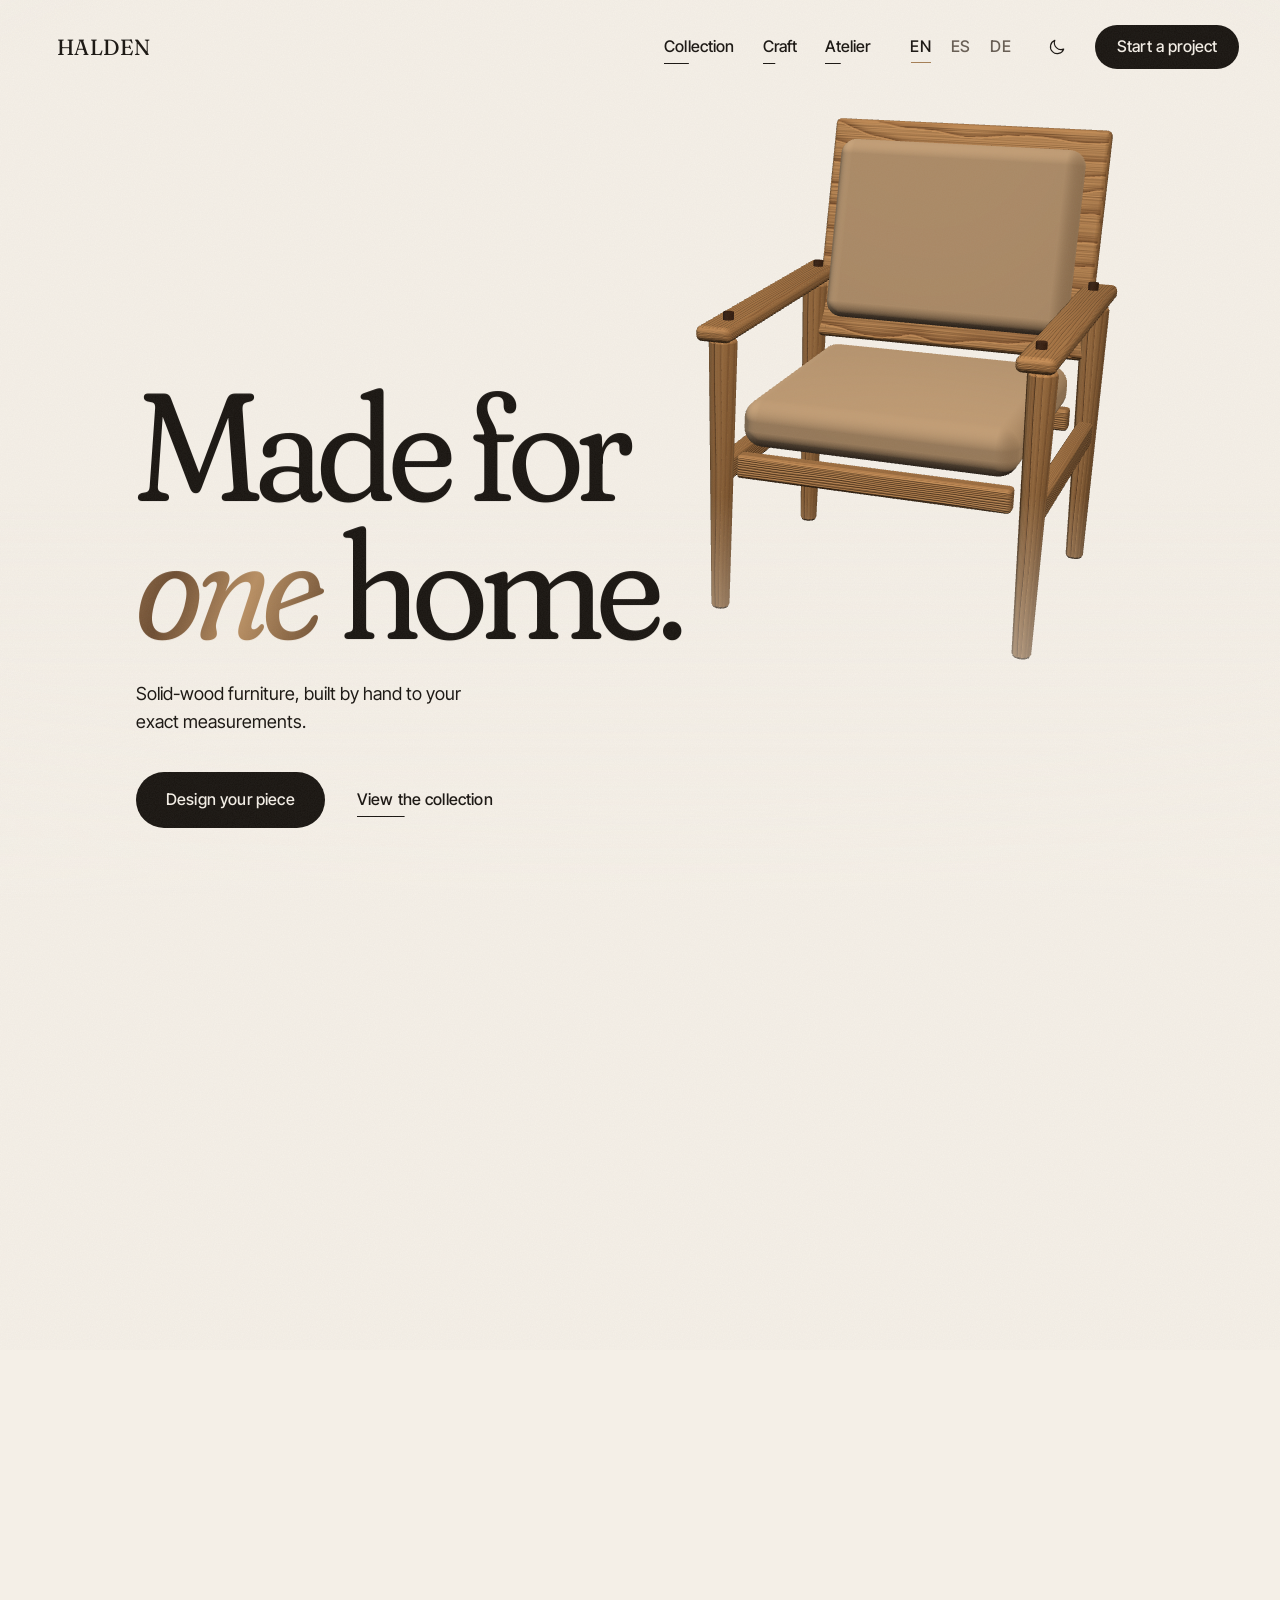
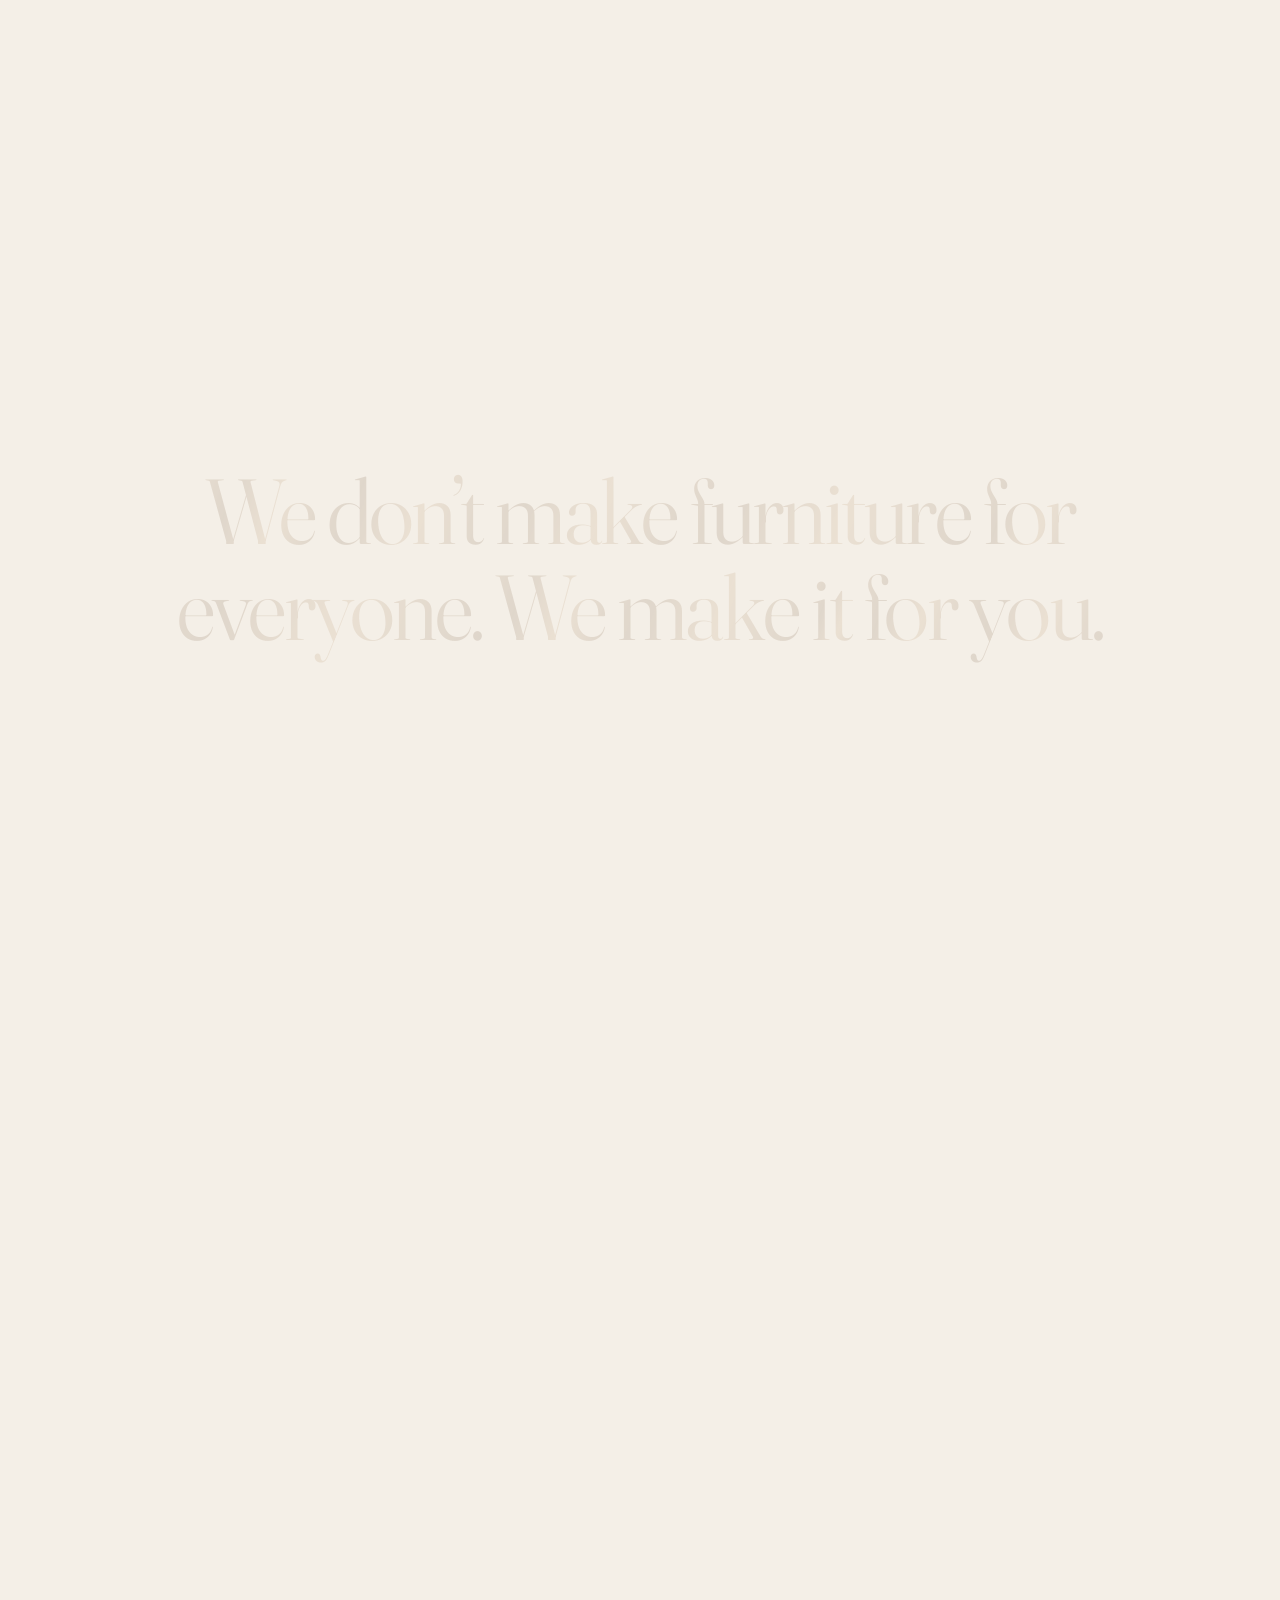
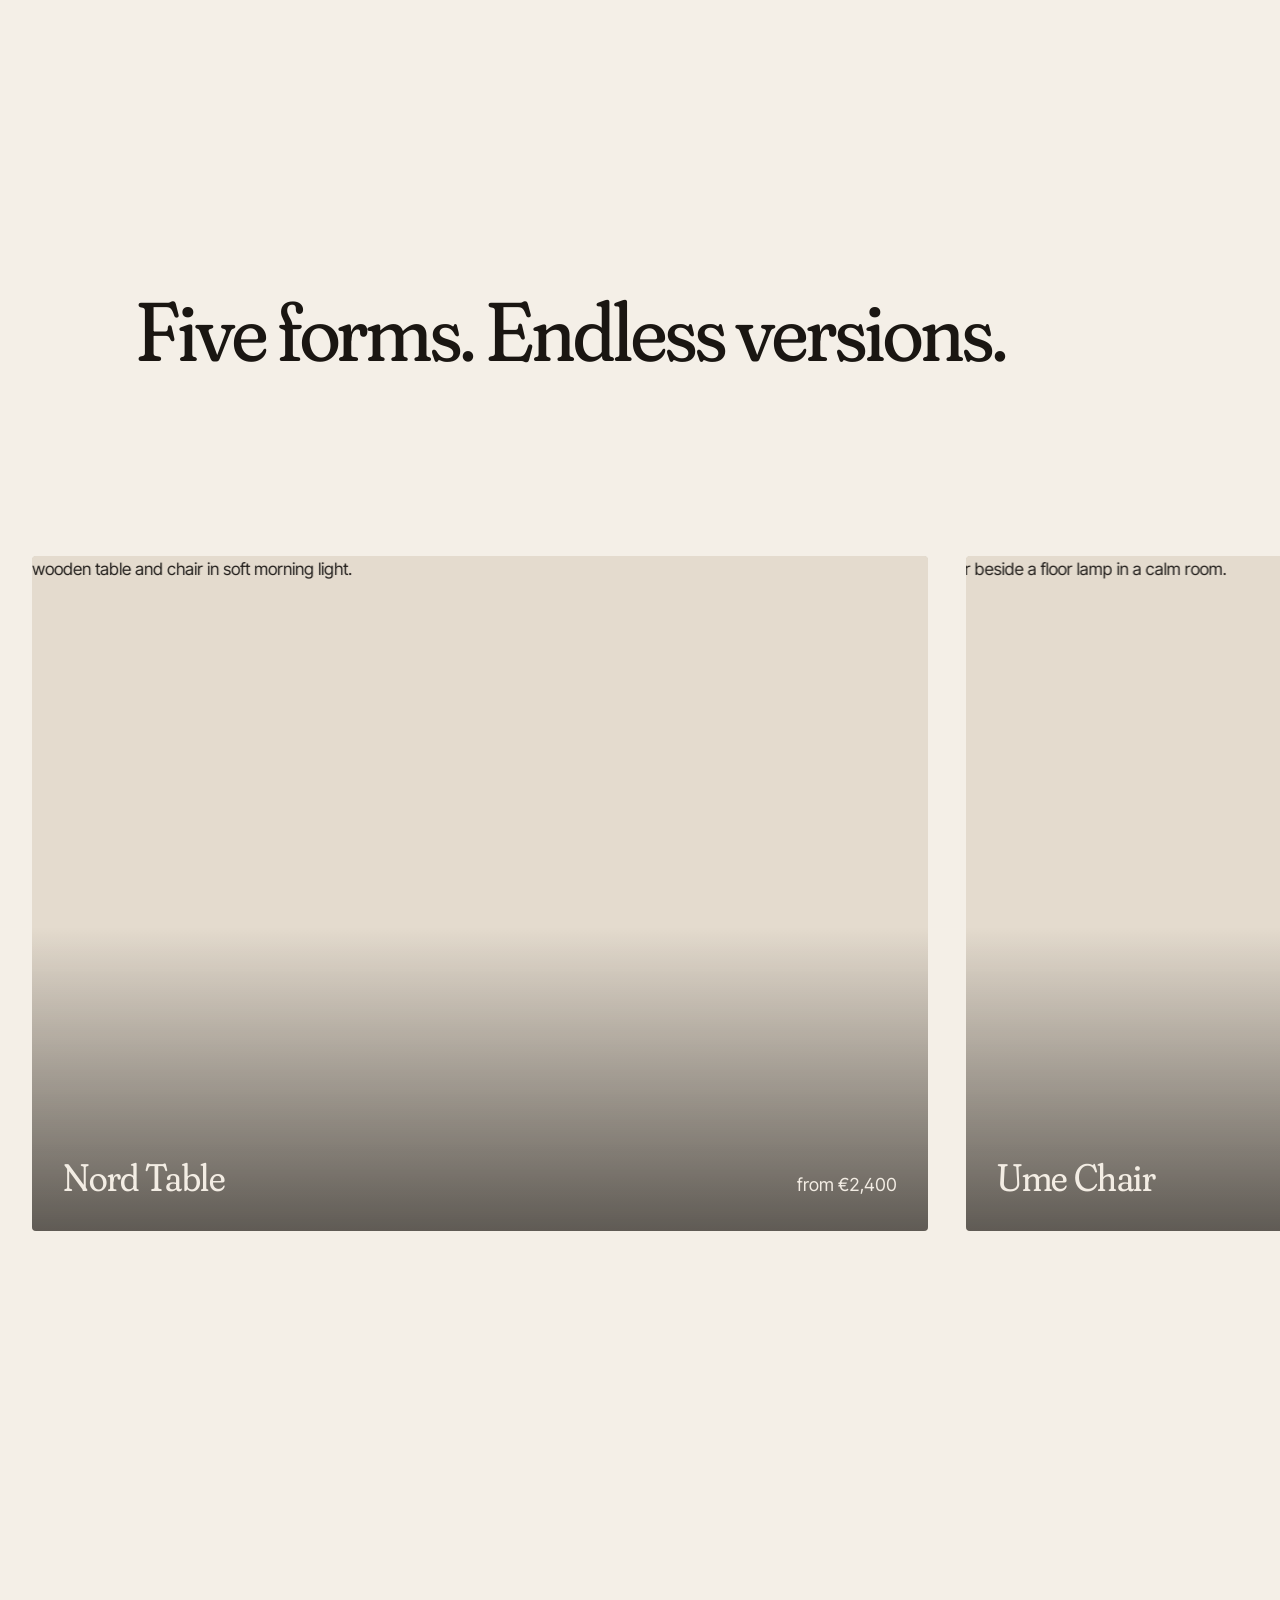
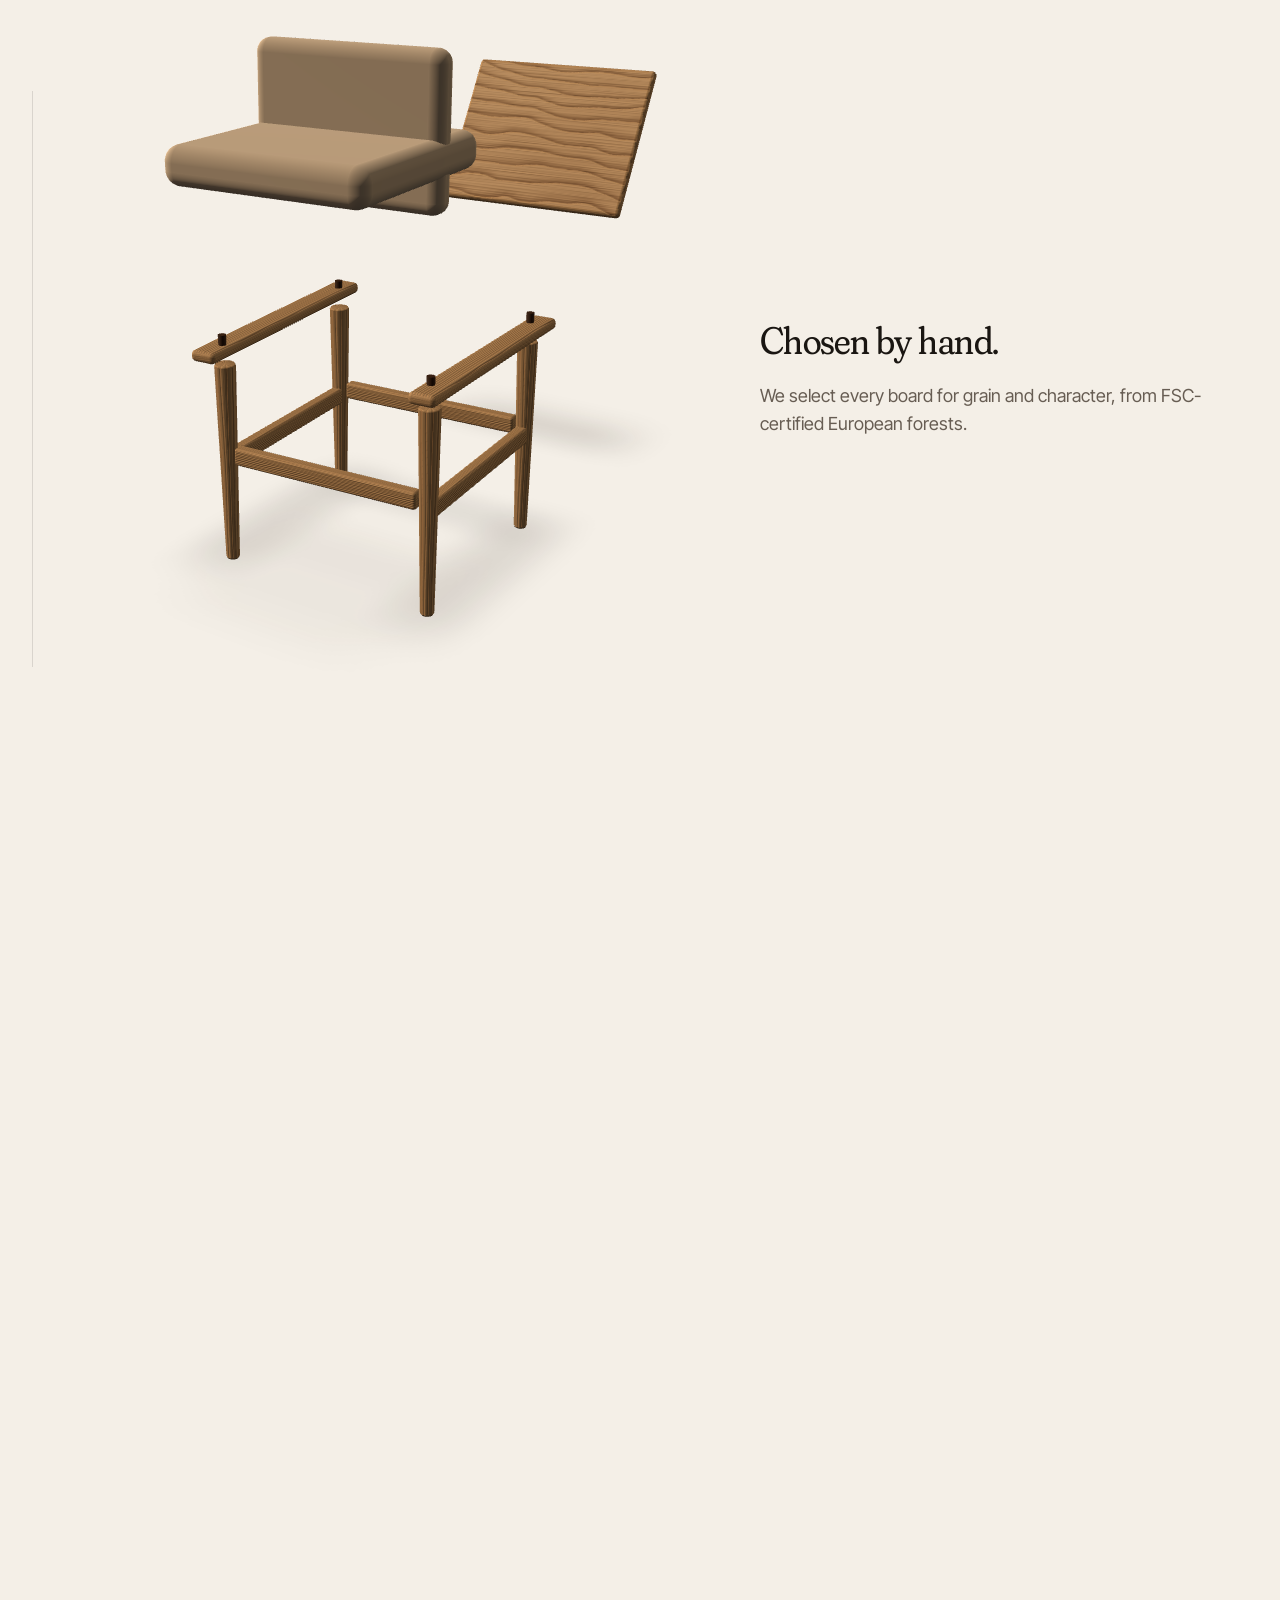
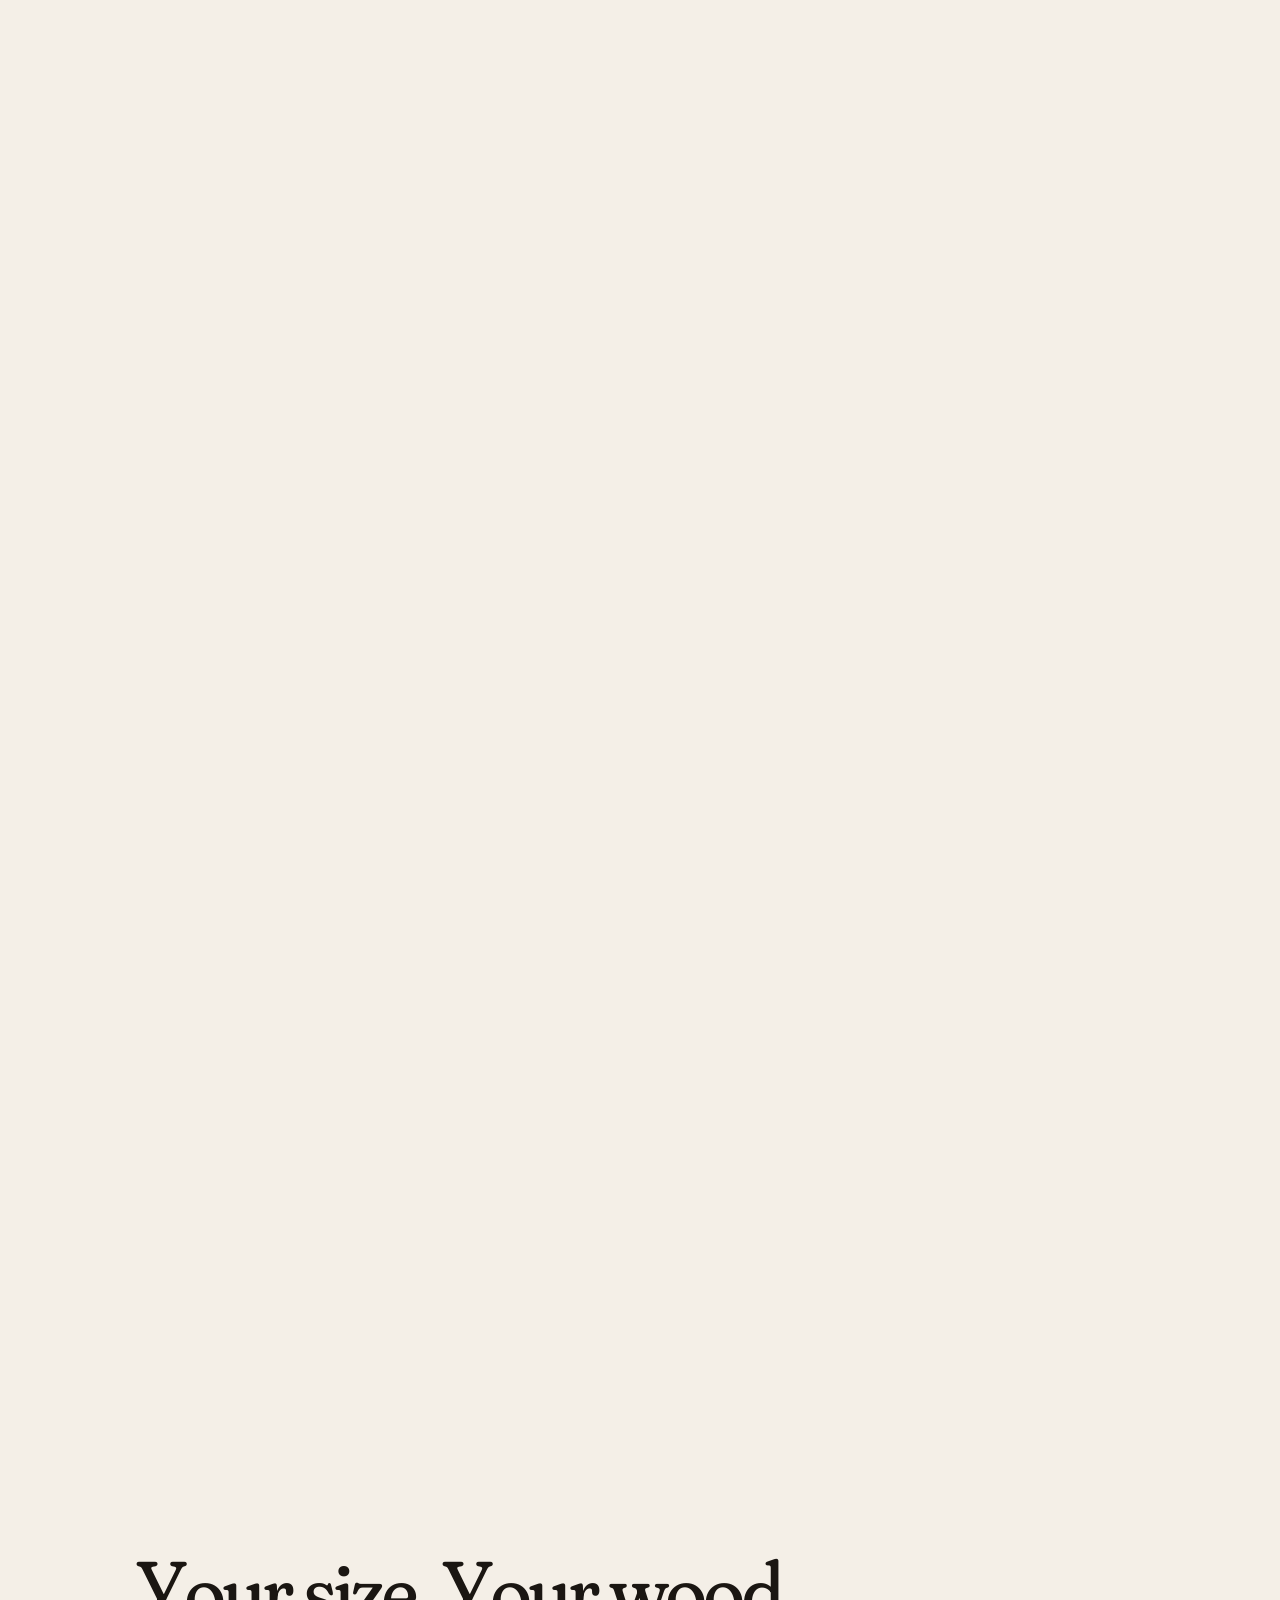
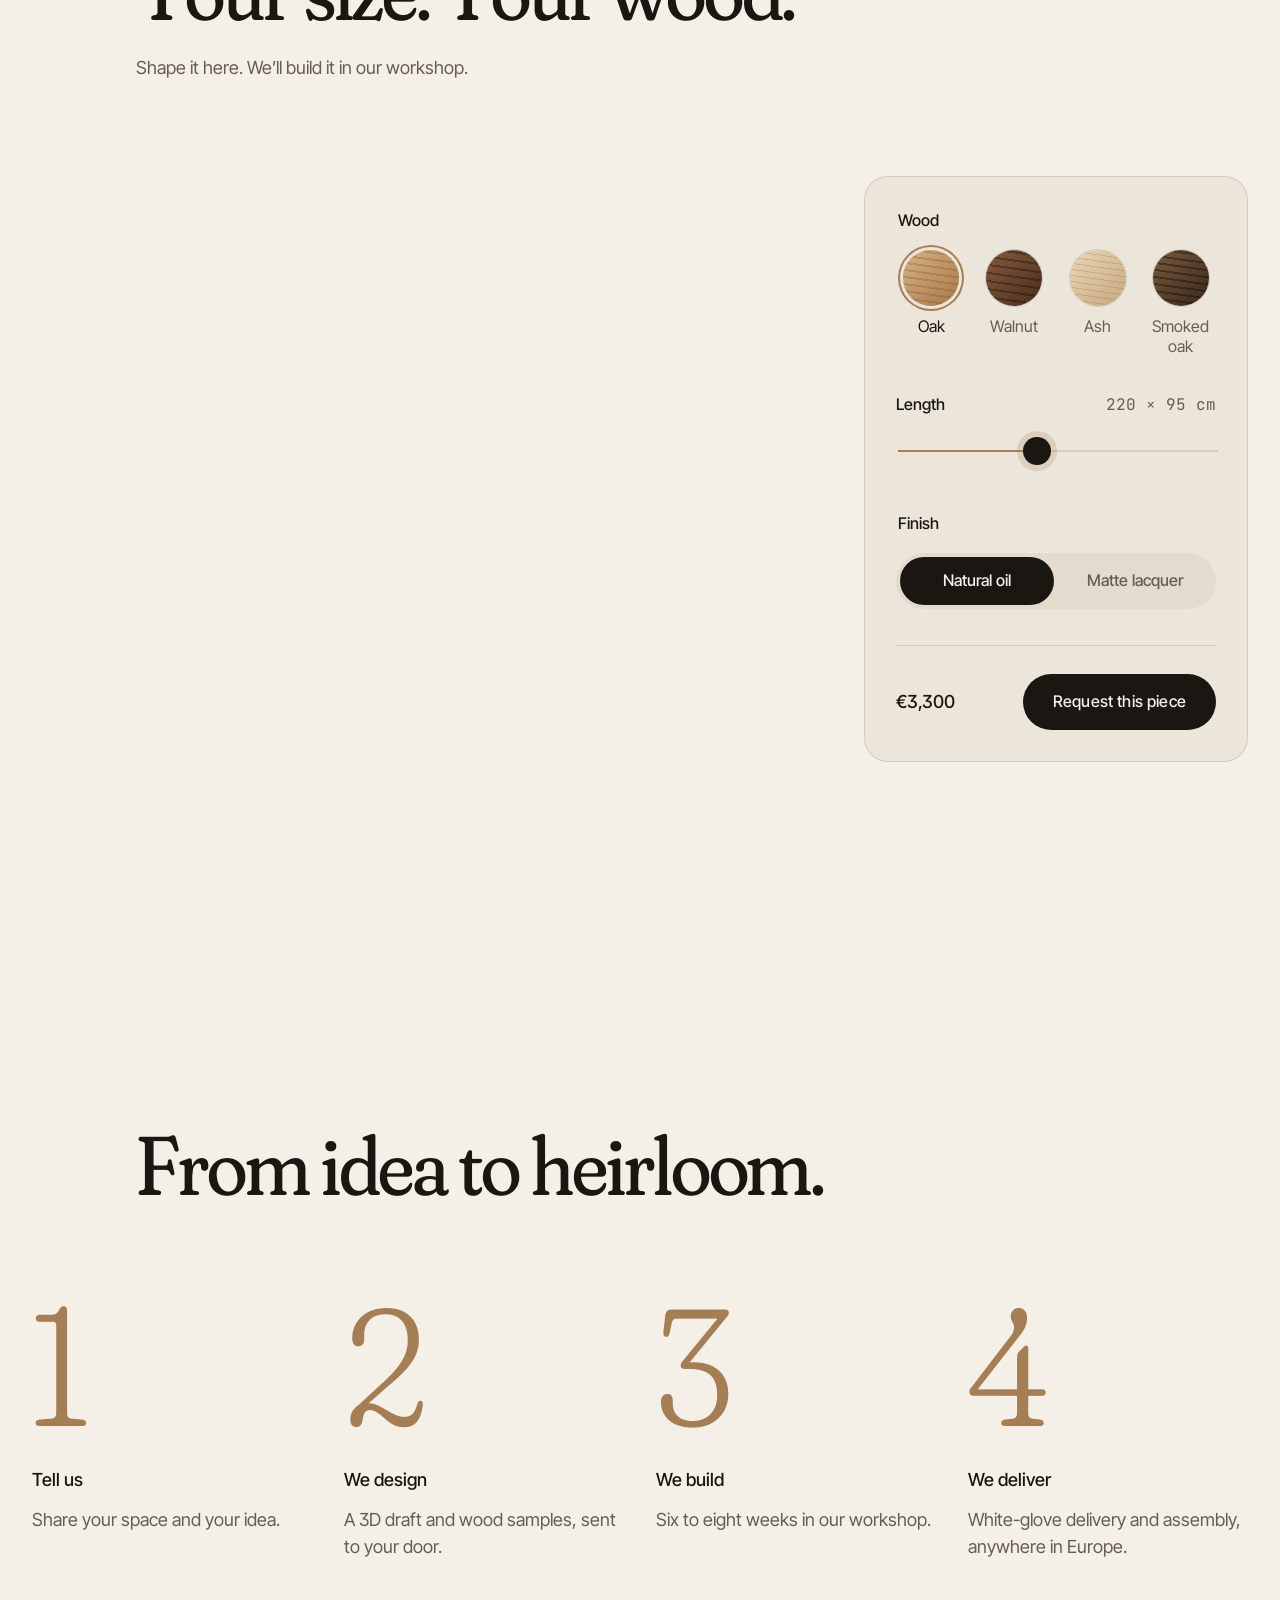
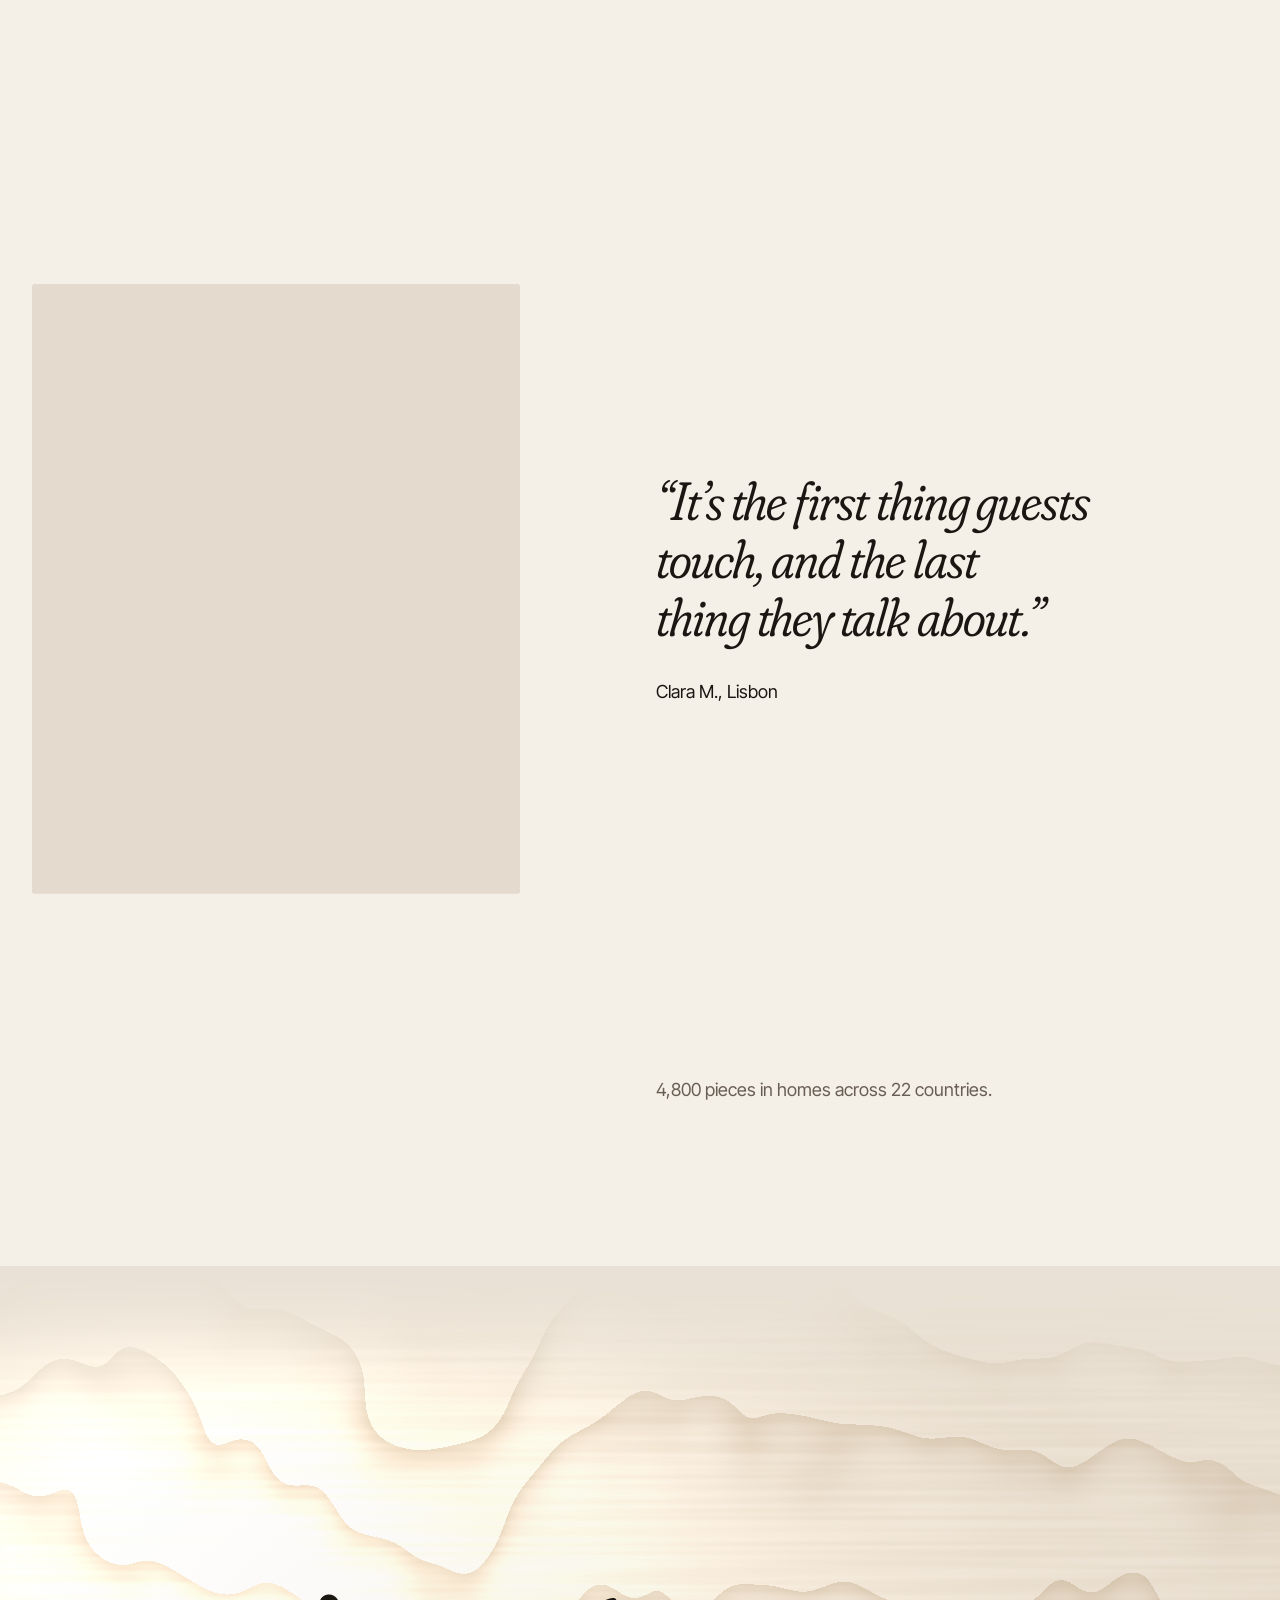
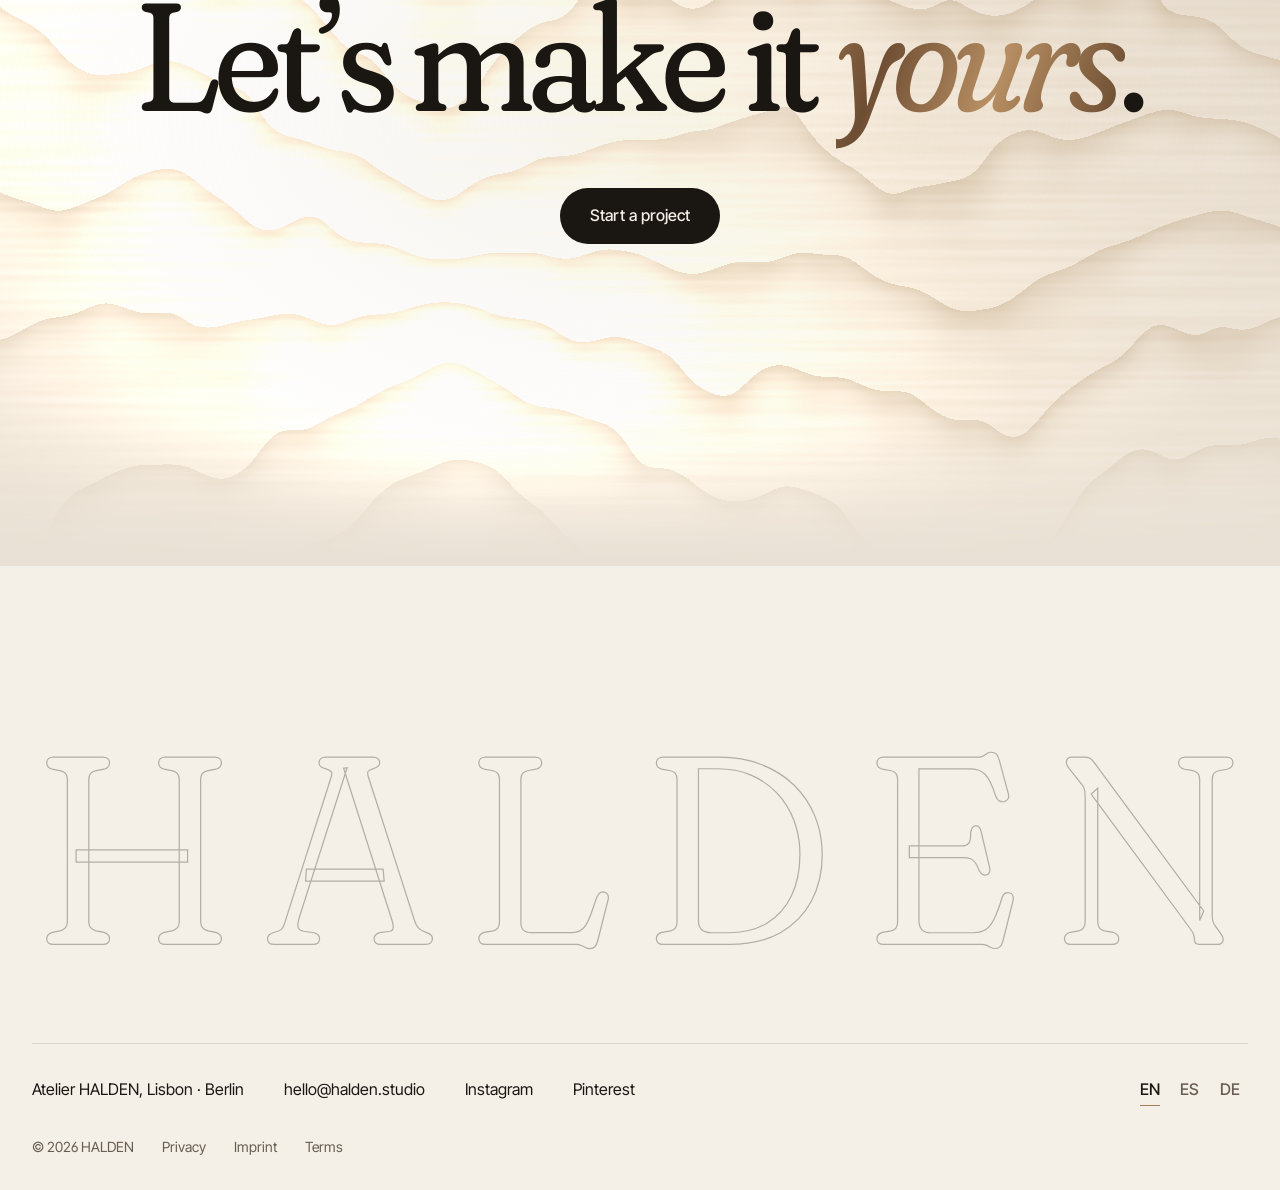
==== furniture/index.html @ 5ffccfc5 "Portfolio landings" ====
<!doctype html>
<html lang="en">
  <head>
    <meta charset="UTF-8" />
    <meta name="viewport" content="width=device-width, initial-scale=1, viewport-fit=cover" />
    <title>HALDEN — Bespoke Furniture Atelier</title>
    <meta
      name="description"
      content="Solid-wood furniture, built by hand to your exact measurements. Made in our workshop, delivered in six to eight weeks."
    />
    <meta name="theme-color" content="#0E0C0A" />
    <link rel="canonical" href="https://halden.studio/" />
    <link rel="alternate" hreflang="en" href="https://halden.studio/?lang=en" />
    <link rel="alternate" hreflang="es" href="https://halden.studio/?lang=es" />
    <link rel="alternate" hreflang="de" href="https://halden.studio/?lang=de" />
    <link rel="alternate" hreflang="x-default" href="https://halden.studio/" />

    <meta property="og:type" content="website" />
    <meta property="og:site_name" content="HALDEN" />
    <meta property="og:title" content="HALDEN — Bespoke Furniture Atelier" />
    <meta
      property="og:description"
      content="Solid-wood furniture, built by hand to your exact measurements."
    />
    <meta property="og:url" content="https://halden.studio/" />
    <meta property="og:image" content="https://halden.studio/og-image.jpg" />
    <meta property="og:image:width" content="1200" />
    <meta property="og:image:height" content="630" />
    <meta property="og:locale" content="en_GB" />
    <meta property="og:locale:alternate" content="es_ES" />
    <meta property="og:locale:alternate" content="de_DE" />
    <meta name="twitter:card" content="summary_large_image" />

    <link rel="icon" href="./favicon.svg" type="image/svg+xml" />
    <link rel="preconnect" href="https://fonts.googleapis.com" />
    <link rel="preconnect" href="https://fonts.gstatic.com" crossorigin />
    <link rel="preconnect" href="https://images.unsplash.com" />
    <link
      rel="stylesheet"
      href="https://fonts.googleapis.com/css2?family=Fraunces:ital,opsz,wght,SOFT,WONK@0,9..144,100..900,0..100,0..1;1,9..144,100..900,0..100,0..1&family=Inter+Tight:wght@400;500&family=JetBrains+Mono:wght@400&display=swap"
    />

    <!-- Apply a saved theme before first paint so there is no flash. -->
    <script>
      try {
        var t = localStorage.getItem('halden-theme')
        if (t === 'light' || t === 'dark') document.documentElement.dataset.theme = t
      } catch (e) {}
    </script>

    <script type="application/ld+json">
      {
        "@context": "https://schema.org",
        "@type": "Organization",
        "name": "HALDEN",
        "description": "Bespoke furniture atelier. Solid-wood furniture made by hand to the customer’s exact measurements.",
        "url": "https://halden.studio/",
        "logo": "https://halden.studio/favicon.svg",
        "email": "hello@halden.studio",
        "address": [
          { "@type": "PostalAddress", "addressLocality": "Lisbon", "addressCountry": "PT" },
          { "@type": "PostalAddress", "addressLocality": "Berlin", "addressCountry": "DE" }
        ],
        "sameAs": ["https://www.instagram.com/", "https://www.pinterest.com/"]
      }
    </script>
    <script type="application/ld+json">
      {
        "@context": "https://schema.org",
        "@type": "ItemList",
        "name": "HALDEN Collection",
        "itemListElement": [
          { "@type": "ListItem", "position": 1, "item": { "@type": "Product", "name": "Nord Table", "category": "Dining table", "brand": { "@type": "Brand", "name": "HALDEN" }, "material": "Solid wood", "offers": { "@type": "Offer", "price": "2400", "priceCurrency": "EUR", "availability": "https://schema.org/MadeToOrder" } } },
          { "@type": "ListItem", "position": 2, "item": { "@type": "Product", "name": "Ume Chair", "category": "Lounge chair", "brand": { "@type": "Brand", "name": "HALDEN" }, "material": "Solid wood", "offers": { "@type": "Offer", "price": "1350", "priceCurrency": "EUR", "availability": "https://schema.org/MadeToOrder" } } },
          { "@type": "ListItem", "position": 3, "item": { "@type": "Product", "name": "Sora Sideboard", "category": "Sideboard", "brand": { "@type": "Brand", "name": "HALDEN" }, "material": "Solid wood", "offers": { "@type": "Offer", "price": "3100", "priceCurrency": "EUR", "availability": "https://schema.org/MadeToOrder" } } },
          { "@type": "ListItem", "position": 4, "item": { "@type": "Product", "name": "Linde Bed", "category": "Bed", "brand": { "@type": "Brand", "name": "HALDEN" }, "material": "Solid wood", "offers": { "@type": "Offer", "price": "2900", "priceCurrency": "EUR", "availability": "https://schema.org/MadeToOrder" } } },
          { "@type": "ListItem", "position": 5, "item": { "@type": "Product", "name": "Atlas Shelf", "category": "Modular shelving", "brand": { "@type": "Brand", "name": "HALDEN" }, "material": "Solid wood", "offers": { "@type": "Offer", "price": "1800", "priceCurrency": "EUR", "availability": "https://schema.org/MadeToOrder" } } }
        ]
      }
    </script>
    <script type="module" crossorigin src="./assets/index-DCxdEgkE.js"></script>
    <link rel="modulepreload" crossorigin href="./assets/motion-BOzlLFWQ.js">
    <link rel="stylesheet" crossorigin href="./assets/index-CRP5U6Fc.css">
  </head>
  <body>
    <div id="root"></div>
    <noscript>
      <main style="padding: 64px 24px; font-family: Georgia, serif">
        <h1>Made for one home.</h1>
        <p>Solid-wood furniture, built by hand to your exact measurements.</p>
        <p><a href="mailto:hello@halden.studio">hello@halden.studio</a></p>
      </main>
    </noscript>
  </body>
</html>
---- furniture/assets/index-CRP5U6Fc.css ----
html.lenis,html.lenis body{height:auto}.lenis:not(.lenis-autoToggle).lenis-stopped{overflow:clip}.lenis [data-lenis-prevent],.lenis [data-lenis-prevent-wheel],.lenis [data-lenis-prevent-touch],.lenis [data-lenis-prevent-vertical],.lenis [data-lenis-prevent-horizontal]{overscroll-behavior:contain}.lenis.lenis-smooth iframe{pointer-events:none}.lenis.lenis-autoToggle{transition-property:overflow;transition-duration:1ms;transition-behavior:allow-discrete}:root{color-scheme:dark;--bg: #0e0c0a;--bg-elevated: #171411;--surface: #1f1b17;--bg-walnut: #15100c;--bg-deep: #0a0908;--text: #f3ede4;--text-muted: #a89f94;--line: rgba(243, 237, 228, .1);--stroke: rgba(243, 237, 228, .32);--accent: #c8a27a;--accent-2: #e9d3b4;--accent-deep: #7a5536;--sage: #8e9a86;--on-photo: #f3ede4;--error: #e0a48f;--shimmer: linear-gradient( 110deg, #7a5536 0%, #c8a27a 20%, #f6e7cf 35%, #c8a27a 50%, #8e6a48 65%, #e9d3b4 80%, #7a5536 100% );--grain-opacity: .05;--font-display: "Fraunces", "Iowan Old Style", "Times New Roman", serif;--font-sans: "Inter Tight", "Helvetica Neue", system-ui, sans-serif;--font-mono: "JetBrains Mono", ui-monospace, "SF Mono", monospace;--display-scale: 1;--fs-mega: calc(clamp(64px, 12vw, 220px) * var(--display-scale));--fs-h2: calc(clamp(44px, 6.5vw, 112px) * var(--display-scale));--fs-h3: clamp(28px, 3vw, 44px);--fs-body-lg: clamp(18px, 1.4vw, 22px);--fs-body: 17px;--fs-ui: 16px;--fs-legal: 14px;--ease-out: cubic-bezier(.16, 1, .3, 1);--ease-inout: cubic-bezier(.65, 0, .35, 1);--dur-micro: .24s;--dur-reveal: 1s;--dur-scene: 1.6s;--section-pad: clamp(120px, 18vh, 240px);--text-max: 640px;--page-max: 1440px;--gutter: clamp(16px, 2.5vw, 40px);--margin: max(16px, var(--gutter));--radius: 4px}@media(prefers-color-scheme:light){:root:not([data-theme=dark]){color-scheme:light;--bg: #f4efe7;--bg-elevated: #ece5da;--surface: #e4dbce;--bg-walnut: #eee5d8;--bg-deep: #e9e1d5;--text: #1a1612;--text-muted: #675d53;--line: rgba(26, 22, 18, .12);--stroke: rgba(26, 22, 18, .3);--accent: #a57e55;--accent-2: #7a5536;--accent-deep: #5e4129;--shimmer: linear-gradient( 110deg, #5e4129 0%, #a57e55 20%, #c99f6f 35%, #a57e55 50%, #6e4e33 65%, #b88f63 80%, #5e4129 100% );--grain-opacity: .06;--error: #9c4329}}:root[data-theme=light]{color-scheme:light;--bg: #f4efe7;--bg-elevated: #ece5da;--surface: #e4dbce;--bg-walnut: #eee5d8;--bg-deep: #e9e1d5;--text: #1a1612;--text-muted: #675d53;--line: rgba(26, 22, 18, .12);--stroke: rgba(26, 22, 18, .3);--accent: #a57e55;--accent-2: #7a5536;--accent-deep: #5e4129;--shimmer: linear-gradient( 110deg, #5e4129 0%, #a57e55 20%, #c99f6f 35%, #a57e55 50%, #6e4e33 65%, #b88f63 80%, #5e4129 100% );--grain-opacity: .06;--error: #9c4329}:root:lang(de){--display-scale: .9}:root:lang(es){--display-scale: .94}@media(max-width:420px){:root{--fs-mega: calc(clamp(52px, 15vw, 64px) * var(--display-scale))}}@property --page-bg{syntax: "<color>"; inherits: true; initial-value: #0e0c0a;}:root{--page-bg: var(--bg);transition:--page-bg 1.6s cubic-bezier(.65,0,.35,1)}:root[data-tone=walnut]{--page-bg: var(--bg-walnut)}:root[data-tone=deep]{--page-bg: var(--bg-deep)}*,*:before,*:after{box-sizing:border-box}html{-webkit-text-size-adjust:100%;text-rendering:optimizeLegibility;background:var(--page-bg)}html.is-loading{overflow:hidden}body{margin:0;min-height:100svh;background:var(--page-bg);color:var(--text);font-family:var(--font-sans);font-size:var(--fs-body);line-height:1.6;font-feature-settings:"kern","liga","ss01";-webkit-font-smoothing:antialiased;-moz-osx-font-smoothing:grayscale;overflow-x:clip;transition:color .6s var(--ease-inout)}img,svg,canvas{display:block;max-width:100%}button,input,select,textarea{font:inherit;color:inherit}button{cursor:pointer;background:none;border:0;padding:0}a{color:inherit;text-decoration:none}h1,h2,h3,p,ol,ul,figure,blockquote,fieldset{margin:0;padding:0}ol,ul{list-style:none}fieldset{border:0;min-width:0}:focus-visible{outline:2px solid var(--accent);outline-offset:3px;border-radius:2px}::selection{background:var(--accent);color:var(--bg)}.sr-only{position:absolute!important;width:1px;height:1px;padding:0;margin:-1px;overflow:hidden;clip:rect(0 0 0 0);white-space:nowrap;border:0}.skip-link{position:fixed;top:12px;left:12px;z-index:200;padding:12px 20px;border-radius:999px;background:var(--text);color:var(--bg);font-size:var(--fs-ui);font-weight:500;transform:translateY(-200%);transition:transform var(--dur-micro) var(--ease-out)}.skip-link:focus-visible{transform:none}.display,.mega,.h2,.h3{font-family:var(--font-display);font-weight:380;font-optical-sizing:auto;font-variation-settings:"opsz" 144,"wght" var(--wght, 380),"SOFT" var(--soft, 100),"WONK" 0;text-wrap:balance;font-kerning:normal}.mega{font-size:var(--fs-mega);line-height:.9;letter-spacing:-.035em}.h2{font-size:var(--fs-h2);line-height:.95;letter-spacing:-.025em}.h3{font-size:var(--fs-h3);line-height:1.08;letter-spacing:-.015em}:lang(de) .h2,:lang(de) .h3{hyphens:auto}.display em,.mega em,.h2 em,.h3 em{font-style:italic}.body-lg{font-size:var(--fs-body-lg);line-height:1.55;text-wrap:pretty}:lang(de) .body-lg,:lang(de) p{hyphens:auto}p{text-wrap:pretty}.muted{color:var(--text-muted)}.mono{font-family:var(--font-mono);font-variant-numeric:tabular-nums;letter-spacing:0}.tabular{font-variant-numeric:tabular-nums}.split__char{font-variation-settings:"opsz" 144,"wght" calc(var(--wght, 380) + var(--cw, 0)),"SOFT" var(--soft, 100),"WONK" 0}.container{width:100%;max-width:calc(var(--page-max) + 2 * var(--margin));margin-inline:auto;padding-inline:var(--margin)}.grid{display:grid;grid-template-columns:repeat(12,minmax(0,1fr));column-gap:var(--gutter)}.section{position:relative;padding-block:var(--section-pad)}.btn{position:relative;display:inline-flex;align-items:center;justify-content:center;gap:12px;height:56px;padding:0 30px;border-radius:999px;background:var(--text);color:var(--bg);font-size:var(--fs-ui);font-weight:500;letter-spacing:.01em;white-space:nowrap;transition:background-color var(--dur-micro) var(--ease-out),color var(--dur-micro) var(--ease-out);will-change:transform}.btn:hover{background:var(--accent-2);color:#1a1612}.btn[disabled]{opacity:.6;pointer-events:none}.btn__label{display:inline-block;will-change:transform}.btn--small{height:44px;padding:0 22px}.btn--ghost{background:transparent;color:var(--text);box-shadow:inset 0 0 0 1px var(--stroke)}.btn--ghost:hover{background:var(--text);color:var(--bg)}.link{position:relative;display:inline-block;font-size:var(--fs-ui);font-weight:500;letter-spacing:.01em;padding-block:6px}.link:after{content:"";position:absolute;left:0;right:0;bottom:2px;height:1px;background:currentColor;transform:scaleX(.35);transform-origin:left;transition:transform .6s var(--ease-out)}.link:hover:after,.link:focus-visible:after{transform:scaleX(1)}.preloader{position:fixed;inset:0;z-index:150;pointer-events:all}.preloader__half{position:absolute;left:0;right:0;height:50.5%;background:var(--bg)}.preloader__half--top{top:0}.preloader__half--bottom{bottom:0}.preloader__content{position:absolute;inset:0;display:grid;place-items:center}.preloader__mark{width:min(560px,78vw);overflow:visible}.preloader__mark text{font-family:var(--font-display);font-size:112px;font-weight:340;letter-spacing:.02em;fill:transparent;stroke:var(--accent);stroke-width:1;stroke-dasharray:900;stroke-dashoffset:900}.preloader__count{position:absolute;right:var(--margin);bottom:calc(var(--margin) - .12em);font-family:var(--font-display);font-size:clamp(96px,16vw,240px);font-weight:300;line-height:1;letter-spacing:-.04em;font-variant-numeric:tabular-nums;color:var(--text)}.nav{position:fixed;top:0;left:0;right:0;z-index:60;padding:16px var(--margin);pointer-events:none;opacity:0;transition:transform .7s var(--ease-out),opacity .9s var(--ease-out)}.nav.is-visible{opacity:1}.nav.is-visible .nav__inner{pointer-events:auto}.nav[data-state=hidden]{transform:translateY(-130%)}.nav__inner{display:flex;align-items:center;gap:32px;width:100%;max-width:var(--page-max);margin-inline:auto;padding:8px 8px 8px 24px;border-radius:999px;border:1px solid transparent;transition:max-width .9s var(--ease-out),background-color .5s var(--ease-out),border-color .5s var(--ease-out)}.nav[data-state=pill] .nav__inner{max-width:1040px;background:color-mix(in oklab,var(--bg) 70%,transparent);-webkit-backdrop-filter:blur(16px) saturate(140%);backdrop-filter:blur(16px) saturate(140%);border-color:var(--line)}.wordmark{font-family:var(--font-display);font-size:22px;font-weight:420;letter-spacing:.02em;text-transform:uppercase;font-variation-settings:"opsz" 72,"SOFT" 50;line-height:1}.nav__links{display:flex;gap:28px;margin-left:auto}.nav__links a{font-size:var(--fs-ui);font-weight:500}.nav__tools{display:flex;align-items:center;gap:18px}.nav__menu-btn{display:none;margin-left:auto;height:44px;padding:0 20px;border-radius:999px;box-shadow:inset 0 0 0 1px var(--stroke);font-size:var(--fs-ui);font-weight:500}.lang{position:relative;display:flex;gap:4px}.lang__btn{min-width:36px;height:36px;font-size:var(--fs-ui);font-weight:500;letter-spacing:.02em;color:var(--text-muted);transition:color var(--dur-micro) var(--ease-out)}.lang__btn[aria-pressed=true],.lang__btn:hover{color:var(--text)}.lang__underline{position:absolute;left:0;bottom:2px;height:1px;width:0;background:var(--accent);pointer-events:none}.theme-toggle{display:grid;place-items:center;width:40px;height:40px;border-radius:50%;color:var(--text);transition:background-color var(--dur-micro) var(--ease-out)}.theme-toggle:hover{background:var(--line)}.theme-toggle svg{width:20px;height:20px}.menu{position:fixed;inset:0;z-index:70;pointer-events:auto;display:flex;flex-direction:column;padding:16px var(--margin) calc(24px + env(safe-area-inset-bottom));background:var(--bg-elevated);visibility:hidden;clip-path:inset(0 0 100% 0);transition:clip-path .9s var(--ease-inout),visibility 0s .9s}.menu.is-open{visibility:visible;clip-path:inset(0 0 0 0);transition:clip-path .9s var(--ease-inout)}.menu__top{display:flex;align-items:center;justify-content:space-between;height:60px}.menu__links{margin-top:auto;display:flex;flex-direction:column;gap:4px}.menu__link{display:block;overflow:hidden;font-family:var(--font-display);font-size:clamp(52px,14vw,104px);line-height:1.05;letter-spacing:-.03em;font-weight:340}.menu__link span{display:inline-block}.menu__bottom{display:flex;flex-wrap:wrap;align-items:center;justify-content:space-between;gap:16px;margin-top:48px}.hero{position:relative;height:190svh}.hero__sticky{position:sticky;top:0;height:100svh;overflow:hidden}.hero__canvas{position:absolute;inset:0;z-index:0}.hero__canvas:after{content:"";position:absolute;inset:0;pointer-events:none;background:linear-gradient(to bottom,transparent 55%,var(--page-bg) 100%),radial-gradient(120% 90% at 50% 40%,transparent 55%,color-mix(in oklab,var(--page-bg) 70%,transparent) 100%)}.hero__fallback-wrap{position:relative;height:100%}.hero__fallback-wrap:before{content:"";position:absolute;inset:0;z-index:1;background:linear-gradient(to top,color-mix(in oklab,var(--bg) 92%,transparent) 15%,color-mix(in oklab,var(--bg) 55%,transparent) 70%,color-mix(in oklab,var(--bg) 70%,transparent))}.hero__fallback{width:100%;height:100%;object-fit:cover}.hero__content{position:absolute;z-index:1;left:0;right:0;bottom:clamp(32px,8svh,96px)}.hero__title{grid-column:2 / 11}.hero__line{grid-column:2 / 7;margin-top:clamp(20px,3svh,36px);max-width:34ch}.hero__actions{grid-column:2 / 11;display:flex;flex-wrap:wrap;align-items:center;gap:16px 32px;margin-top:clamp(24px,4svh,44px)}.manifesto{position:relative;height:180svh}.manifesto__sticky{position:sticky;top:0;height:100svh;display:grid;place-items:center;padding-inline:var(--margin)}.manifesto__text{font-family:var(--font-display);font-size:calc(clamp(44px,7.2vw,136px) * var(--display-scale));font-weight:340;line-height:1.04;letter-spacing:-.03em;text-align:center;max-width:94vw;text-wrap:balance}.manifesto__text .mw{display:inline}.manifesto__text[data-liquid=true] .mw{color:transparent}.manifesto__gl{position:absolute;inset:0;pointer-events:none}.collection__head{padding-top:var(--section-pad);padding-bottom:clamp(48px,8vh,96px)}.collection__title{grid-column:2 / 11}.collection__viewport{position:relative;overflow-x:auto;overscroll-behavior-x:contain;scroll-snap-type:x mandatory;scrollbar-width:none;padding-bottom:var(--section-pad)}.collection__viewport::-webkit-scrollbar{display:none}.collection__track{display:flex;gap:clamp(16px,3vw,48px);width:max-content;padding-inline:var(--margin);will-change:transform}.card{position:relative;flex:0 0 85vw;height:64svh;scroll-snap-align:center;transition:transform .7s var(--ease-out)}.card__media{position:absolute;inset:0;overflow:hidden;border-radius:var(--radius);background:var(--surface)}.card__media img{position:absolute;top:0;left:-8%;width:116%;height:100%;max-width:none;object-fit:cover}.card__media:before{content:"";position:absolute;inset:0;z-index:1;background:linear-gradient(to top,#0e0c0a9e,#0e0c0a00 45%)}.card__meta{position:absolute;z-index:2;left:clamp(20px,2.4vw,36px);right:clamp(20px,2.4vw,36px);bottom:clamp(20px,2.4vw,32px);display:flex;flex-wrap:wrap;align-items:baseline;justify-content:space-between;gap:4px 24px;color:var(--on-photo)}.card__price{font-size:var(--fs-body-lg);font-variant-numeric:tabular-nums}@media(min-width:1024px){.collection--pinned .collection__viewport{overflow:hidden;height:100svh;display:flex;align-items:center;padding-bottom:0}.collection--pinned+*{margin-top:0}.card{flex-basis:70vw;height:75vh}.card:hover{transform:scale(1.02)}}.craft{position:relative;height:340svh}.craft__sticky{position:sticky;top:0;height:100svh;display:grid;grid-template-columns:repeat(12,minmax(0,1fr));column-gap:var(--gutter);align-items:center;max-width:calc(var(--page-max) + 2 * var(--margin));margin-inline:auto;padding-inline:var(--margin)}.craft__progress{position:absolute;left:var(--margin);top:18svh;bottom:18svh;width:1px;background:var(--line)}.craft__progress span{display:block;height:100%;background:var(--accent);transform-origin:top;transform:scaleY(0)}.craft__stage{grid-column:1 / 8;position:relative;height:min(80svh,820px)}.craft__steps{grid-column:8 / 13;position:relative;min-height:40svh}.craft__step{position:absolute;inset:0;display:flex;flex-direction:column;justify-content:center;gap:20px;max-width:var(--text-max);opacity:0;filter:blur(6px);transform:translateY(28px);transition:opacity .9s var(--ease-out),transform .9s var(--ease-out),filter .9s var(--ease-out)}.craft__step.is-active{opacity:1;filter:none;transform:none}.craft__step p{color:var(--text-muted)}.craft--static{height:auto;padding-block:var(--section-pad)}.craft--static .craft__sticky{position:relative;height:auto;row-gap:64px}.craft--static .craft__progress{display:none}.craft--static .craft__steps{display:flex;flex-direction:column;gap:56px}.craft--static .craft__step{position:static;opacity:1;filter:none;transform:none}.config__head{row-gap:24px;padding-bottom:clamp(40px,6vh,72px)}.config__title{grid-column:2 / 10}.config__line{grid-column:2 / 7;color:var(--text-muted)}.config__body{align-items:stretch;row-gap:0}.config__canvas{grid-column:1 / 9;position:relative;height:min(74svh,780px);border-radius:var(--radius);touch-action:pan-y}.config__panel{grid-column:9 / 13;align-self:center;display:flex;flex-direction:column;gap:36px;padding:clamp(24px,2.4vw,40px);border-radius:24px;background:var(--bg-elevated);border:1px solid var(--line)}.control__legend{display:flex;justify-content:space-between;align-items:baseline;gap:12px;width:100%;margin-bottom:16px;font-size:var(--fs-ui);font-weight:500}.control__legend output{font-weight:400;color:var(--text-muted)}.swatches{display:grid;grid-template-columns:repeat(4,minmax(0,1fr));gap:12px}.swatch{position:relative;display:flex;flex-direction:column;align-items:center;gap:10px;cursor:pointer;text-align:center;font-size:var(--fs-ui);line-height:1.25;color:var(--text-muted);transition:color var(--dur-micro) var(--ease-out)}.swatch input,.segmented input{position:absolute;opacity:0;width:1px;height:1px}.swatch__chip{width:56px;height:56px;border-radius:50%;box-shadow:0 0 0 1px var(--line),0 0 0 0 var(--accent);transition:box-shadow .4s var(--ease-out),transform .4s var(--ease-out)}.swatch:hover .swatch__chip{transform:scale(1.06)}.swatch input:checked+.swatch__chip{box-shadow:0 0 0 3px var(--bg-elevated),0 0 0 5px var(--accent)}.swatch input:checked~.swatch__name{color:var(--text)}.swatch input:focus-visible+.swatch__chip{outline:2px solid var(--accent);outline-offset:6px}.swatch__chip--oak{background:repeating-linear-gradient(8deg,rgba(120,80,45,.28) 0 2px,transparent 2px 7px),linear-gradient(135deg,#d7b285,#a87849)}.swatch__chip--walnut{background:repeating-linear-gradient(8deg,rgba(30,18,10,.4) 0 2px,transparent 2px 8px),linear-gradient(135deg,#85593b,#4a2f1f)}.swatch__chip--ash{background:repeating-linear-gradient(8deg,rgba(150,120,85,.3) 0 1px,transparent 1px 6px),linear-gradient(135deg,#ead6b5,#c5a87f)}.swatch__chip--smoked{background:repeating-linear-gradient(8deg,rgba(20,12,6,.42) 0 2px,transparent 2px 7px),linear-gradient(135deg,#7a5a3e,#3a281b)}.range{-webkit-appearance:none;appearance:none;width:100%;height:32px;background:transparent;cursor:pointer;--fill: 0%}.range::-webkit-slider-runnable-track{height:2px;background:linear-gradient(to right,var(--accent) var(--fill),var(--line) var(--fill))}.range::-moz-range-track{height:2px;background:linear-gradient(to right,var(--accent) var(--fill),var(--line) var(--fill))}.range::-webkit-slider-thumb{-webkit-appearance:none;width:28px;height:28px;margin-top:-13px;border-radius:50%;background:var(--text);box-shadow:0 0 0 6px color-mix(in oklab,var(--accent) 22%,transparent);transition:transform var(--dur-micro) var(--ease-out)}.range::-moz-range-thumb{width:28px;height:28px;border:0;border-radius:50%;background:var(--text);box-shadow:0 0 0 6px color-mix(in oklab,var(--accent) 22%,transparent)}.range:active::-webkit-slider-thumb{transform:scale(1.12)}.range:focus-visible{outline:none}.range:focus-visible::-webkit-slider-thumb{outline:2px solid var(--accent);outline-offset:3px}.segmented{display:grid;grid-template-columns:1fr 1fr;gap:4px;padding:4px;border-radius:999px;background:var(--surface)}.segmented label{position:relative;display:grid;place-items:center;min-height:48px;padding:0 12px;border-radius:999px;text-align:center;font-size:var(--fs-ui);font-weight:500;line-height:1.2;color:var(--text-muted);cursor:pointer;transition:background-color .4s var(--ease-out),color .4s var(--ease-out)}.segmented label:has(input:checked){background:var(--text);color:var(--bg)}.segmented label:has(input:focus-visible){outline:2px solid var(--accent);outline-offset:3px}.config__foot{display:flex;flex-wrap:wrap;align-items:center;justify-content:space-between;gap:20px;padding-top:28px;border-top:1px solid var(--line)}.config__price{font-size:var(--fs-body-lg);font-weight:500;font-variant-numeric:tabular-nums;min-width:7ch}.process__title{grid-column:2 / 10;margin-bottom:clamp(64px,10vh,140px)}.process__list{grid-column:1 / -1;display:grid;grid-template-columns:1fr;gap:64px var(--gutter)}.process__step{display:flex;flex-direction:column;gap:14px}.process__num{font-family:var(--font-display);font-size:clamp(120px,13vw,220px);font-weight:300;line-height:.85;letter-spacing:-.04em;font-variant-numeric:lining-nums;font-variation-settings:"opsz" 144,"SOFT" 100;color:transparent;-webkit-text-stroke:1px var(--stroke);margin-bottom:18px;transition:color 1.4s var(--ease-out),-webkit-text-stroke-color 1.4s var(--ease-out)}.process__step.is-in .process__num{color:var(--accent);-webkit-text-stroke-color:transparent}.process__step h3{font-size:var(--fs-body-lg);font-weight:500;line-height:1.3}.process__step p{font-size:var(--fs-body-lg);line-height:1.5;color:var(--text-muted);max-width:28ch}.proof__grid{align-items:center;row-gap:56px}.proof__media{grid-column:1 / 6;aspect-ratio:4 / 5}.proof__figure{grid-column:7 / 13;display:flex;flex-direction:column;gap:32px}.proof__quote{font-family:var(--font-display);font-style:italic;font-weight:340;font-size:calc(clamp(34px,4.2vw,72px) * var(--display-scale));line-height:1.08;letter-spacing:-.02em;font-variation-settings:"opsz" 144,"SOFT" 100;text-wrap:balance}.proof__stat{grid-column:7 / 13;margin-top:clamp(80px,14vh,180px);color:var(--text-muted)}.reveal-media{position:relative;overflow:hidden;border-radius:var(--radius);background:var(--surface)}.reveal-media__parallax{position:absolute;inset:-8% 0}.reveal-media img{width:100%;height:100%;object-fit:cover}.final{position:relative;min-height:100svh;display:grid;place-items:center;overflow:hidden;text-align:center}.final__bg{position:absolute;inset:0}.final__bg:after{content:"";position:absolute;inset:0;background:radial-gradient(70% 60% at 50% 50%,color-mix(in oklab,var(--bg-deep) 40%,transparent),transparent 75%)}.final__content{position:relative;z-index:1;display:flex;flex-direction:column;align-items:center;gap:clamp(40px,7svh,80px);padding:var(--section-pad) var(--margin)}.modal{position:fixed;inset:0;z-index:120}.modal__panel{position:absolute;inset:0;overflow-y:auto;overscroll-behavior:contain;background:var(--bg-elevated)}.modal__close{position:fixed;top:20px;right:var(--margin);z-index:2;display:grid;place-items:center;width:56px;height:56px;border-radius:50%;box-shadow:inset 0 0 0 1px var(--stroke);transition:background-color var(--dur-micro) var(--ease-out)}.modal__close:hover{background:var(--line)}.modal__close svg{width:20px;height:20px}.modal__inner{max-width:820px;padding-top:clamp(96px,14svh,160px);padding-bottom:96px}.modal__title{margin-bottom:clamp(40px,7svh,72px)}.form{display:grid;grid-template-columns:1fr 1fr;gap:40px 24px}.form .field--wide{grid-column:1 / -1}.form__submit{grid-column:1 / -1;justify-self:start;margin-top:8px}.field{position:relative;padding-top:30px}.field input,.field select,.field textarea{display:block;width:100%;height:56px;padding:0 20px;border-radius:14px;border:1px solid var(--line);background:var(--surface);font-size:var(--fs-body);outline:none;transition:border-color var(--dur-micro) var(--ease-out),box-shadow var(--dur-micro) var(--ease-out)}.field select{appearance:none;background-image:linear-gradient(45deg,transparent 50%,var(--text-muted) 50%),linear-gradient(135deg,var(--text-muted) 50%,transparent 50%);background-position:calc(100% - 26px) 50%,calc(100% - 20px) 50%;background-size:6px 6px;background-repeat:no-repeat;padding-right:48px}.field textarea{height:168px;padding-top:16px;resize:vertical;line-height:1.55}.field input:focus,.field select:focus,.field textarea:focus{border-color:var(--accent);box-shadow:0 0 0 3px color-mix(in oklab,var(--accent) 28%,transparent)}.field label{position:absolute;left:21px;top:46px;font-size:var(--fs-ui);color:var(--text-muted);pointer-events:none;transform-origin:left top;transition:transform .5s var(--ease-out),color var(--dur-micro) var(--ease-out)}.field:focus-within label,.field[data-filled=true] label{transform:translate(-21px,-46px);color:var(--text)}.field[data-invalid=true] input,.field[data-invalid=true] select,.field[data-invalid=true] textarea{border-color:var(--error)}.field__error{margin-top:10px;font-size:var(--fs-ui);color:var(--error)}.success{display:flex;flex-direction:column;align-items:flex-start;gap:32px;padding-top:8svh}.success svg{width:88px;height:88px}.success circle,.success path{fill:none;stroke:var(--accent);stroke-width:1.5;stroke-linecap:round;stroke-linejoin:round}.success circle{stroke-dasharray:240;stroke-dashoffset:240;animation:draw 1.2s var(--ease-out) forwards}.success path{stroke-dasharray:60;stroke-dashoffset:60;animation:draw .8s var(--ease-out) .5s forwards}@keyframes draw{to{stroke-dashoffset:0}}.footer{padding-top:var(--section-pad);padding-bottom:32px}.footer__mark{width:100%;overflow:visible;margin-bottom:clamp(48px,8vh,96px)}.footer__mark text{font-family:var(--font-display);font-size:220px;font-weight:340;font-variation-settings:"opsz" 144,"SOFT" 100}.footer__mark-outline{fill:transparent;stroke:var(--stroke);stroke-width:1}.footer__mask-rect{transform:scaleX(0);transform-box:fill-box;transform-origin:left center;transition:transform 1.4s var(--ease-out)}.footer__mark:hover .footer__mask-rect{transform:scaleX(1)}.footer__row{display:flex;flex-wrap:wrap;align-items:center;gap:16px 40px;padding-block:28px;border-top:1px solid var(--line);font-size:var(--fs-ui)}.footer__row .lang{margin-left:auto}.footer__legal{display:flex;flex-wrap:wrap;gap:8px 28px;font-size:var(--fs-legal);color:var(--text-muted)}.footer__legal a:hover,.footer__row a:hover{color:var(--accent)}@media(min-width:768px){.process__list{grid-template-columns:repeat(2,minmax(0,1fr))}}@media(min-width:1024px){.process__list{grid-template-columns:repeat(4,minmax(0,1fr))}}@media(max-width:1023px){.nav__links,.nav__tools{display:none}.nav__menu-btn{display:inline-flex;align-items:center}.nav__inner{padding:8px 8px 8px 20px}.hero__title,.hero__line,.hero__actions,.collection__title,.config__title,.config__line,.process__title{grid-column:1 / -1}.craft__sticky{grid-template-rows:50svh auto;align-content:center;row-gap:8px}.craft__stage{grid-column:1 / -1;height:50svh}.craft__steps{grid-column:1 / -1;min-height:30svh;padding-left:20px}.craft__progress{top:auto;bottom:8svh;height:30svh}.config__canvas{grid-column:1 / -1;height:56svh}.config__panel{grid-column:1 / -1;margin-top:-32px;position:relative;border-radius:28px 28px 20px 20px;gap:28px}.config__panel:before{content:"";align-self:center;width:40px;height:4px;margin-top:-8px;border-radius:4px;background:var(--stroke)}.proof__media{grid-column:1 / -1;aspect-ratio:4 / 4.4}.proof__figure,.proof__stat{grid-column:1 / -1}.form{grid-template-columns:1fr}}@media(max-width:767px){.hero__line{max-width:none}.card__meta{flex-direction:column;align-items:flex-start}}.split__mask{display:inline-block;overflow:hidden;vertical-align:top;padding:.08em .07em .16em;margin:-.08em -.07em -.16em}.split__move{display:inline-block;will-change:transform}.shimmer{background:var(--shimmer);background-size:250% 100%;background-position:100% 0;-webkit-background-clip:text;background-clip:text;color:transparent;-webkit-text-fill-color:transparent;padding-right:.08em;margin-right:-.08em;animation:shimmer 6s cubic-bezier(.45,.05,.55,.95) infinite}@keyframes shimmer{0%{background-position:100% 0}to{background-position:-150% 0}}.shimmer--cursor.is-tracking{animation:none;background-position:calc(100% - var(--mx, .5) * 250%) 0;transition:background-position .9s var(--ease-out)}.grain{position:fixed;top:-50%;left:-50%;width:200%;height:200%;z-index:110;pointer-events:none;opacity:var(--grain-opacity);background-image:url("data:image/svg+xml,%3Csvg xmlns='http://www.w3.org/2000/svg' width='220' height='220'%3E%3Cfilter id='n'%3E%3CfeTurbulence type='fractalNoise' baseFrequency='0.85' numOctaves='3' stitchTiles='stitch'/%3E%3CfeColorMatrix values='0 0 0 0 0.5 0 0 0 0 0.45 0 0 0 0 0.4 0 0 0 1.4 -0.2'/%3E%3C/filter%3E%3Crect width='100%25' height='100%25' filter='url(%23n)'/%3E%3C/svg%3E");animation:grain .9s steps(5) infinite}@keyframes grain{0%{transform:translate(0)}20%{transform:translate(-4%,3%)}40%{transform:translate(3%,-5%)}60%{transform:translate(-6%,-2%)}80%{transform:translate(5%,4%)}to{transform:translate(0)}}.graded{filter:sepia(.16) saturate(.74) contrast(.92) brightness(.97)}.grade-wrap:after{content:"";position:absolute;inset:0;pointer-events:none;background:#3a2a1c38;mix-blend-mode:lighten}.cursor{position:fixed;top:0;left:0;z-index:130;pointer-events:none}.cursor__dot,.cursor__ring{position:fixed;top:0;left:0;border-radius:50%;opacity:0;transition:opacity .3s var(--ease-out)}.cursor.is-active .cursor__dot,.cursor.is-active .cursor__ring{opacity:1}.cursor__dot{width:10px;height:10px;margin:-5px 0 0 -5px;background:var(--accent)}.cursor__ring{display:grid;place-items:center;width:40px;height:40px;margin:-20px 0 0 -20px;border:1px solid color-mix(in oklab,var(--text) 40%,transparent);transition:opacity .3s var(--ease-out),width .5s var(--ease-out),height .5s var(--ease-out),margin .5s var(--ease-out),background-color .5s var(--ease-out),border-color .5s var(--ease-out)}.cursor__ring.is-hover{width:56px;height:56px;margin:-28px 0 0 -28px}.cursor__ring.is-label{width:104px;height:104px;margin:-52px 0 0 -52px;background:var(--text);border-color:transparent}.cursor__label{font-size:var(--fs-ui);font-weight:500;color:var(--bg);opacity:0;transform:scale(.6);transition:opacity .3s var(--ease-out),transform .5s var(--ease-out)}.cursor__ring.is-label .cursor__label{opacity:1;transform:none}.cursor.is-label-only .cursor__dot{opacity:0}html.has-cursor,html.has-cursor a,html.has-cursor button,html.has-cursor label,html.has-cursor [data-cursor],html.has-cursor input[type=range]{cursor:none}html.is-lang-out [data-lang-anim]{opacity:0;filter:blur(8px);transform:translateY(-.12em);transition:opacity .18s var(--ease-inout),filter .18s var(--ease-inout),transform .18s var(--ease-inout)}html.is-lang-in [data-lang-anim]:not([data-split]){animation:lang-in .42s var(--ease-out) both}@keyframes lang-in{0%{opacity:0;filter:blur(8px);transform:translateY(.4em)}}@media(prefers-reduced-motion:reduce){.shimmer{animation:none;background-position:40% 0}.grain{animation:none}html.is-lang-in [data-lang-anim]:not([data-split]){animation:none}*,*:before,*:after{scroll-behavior:auto!important}}
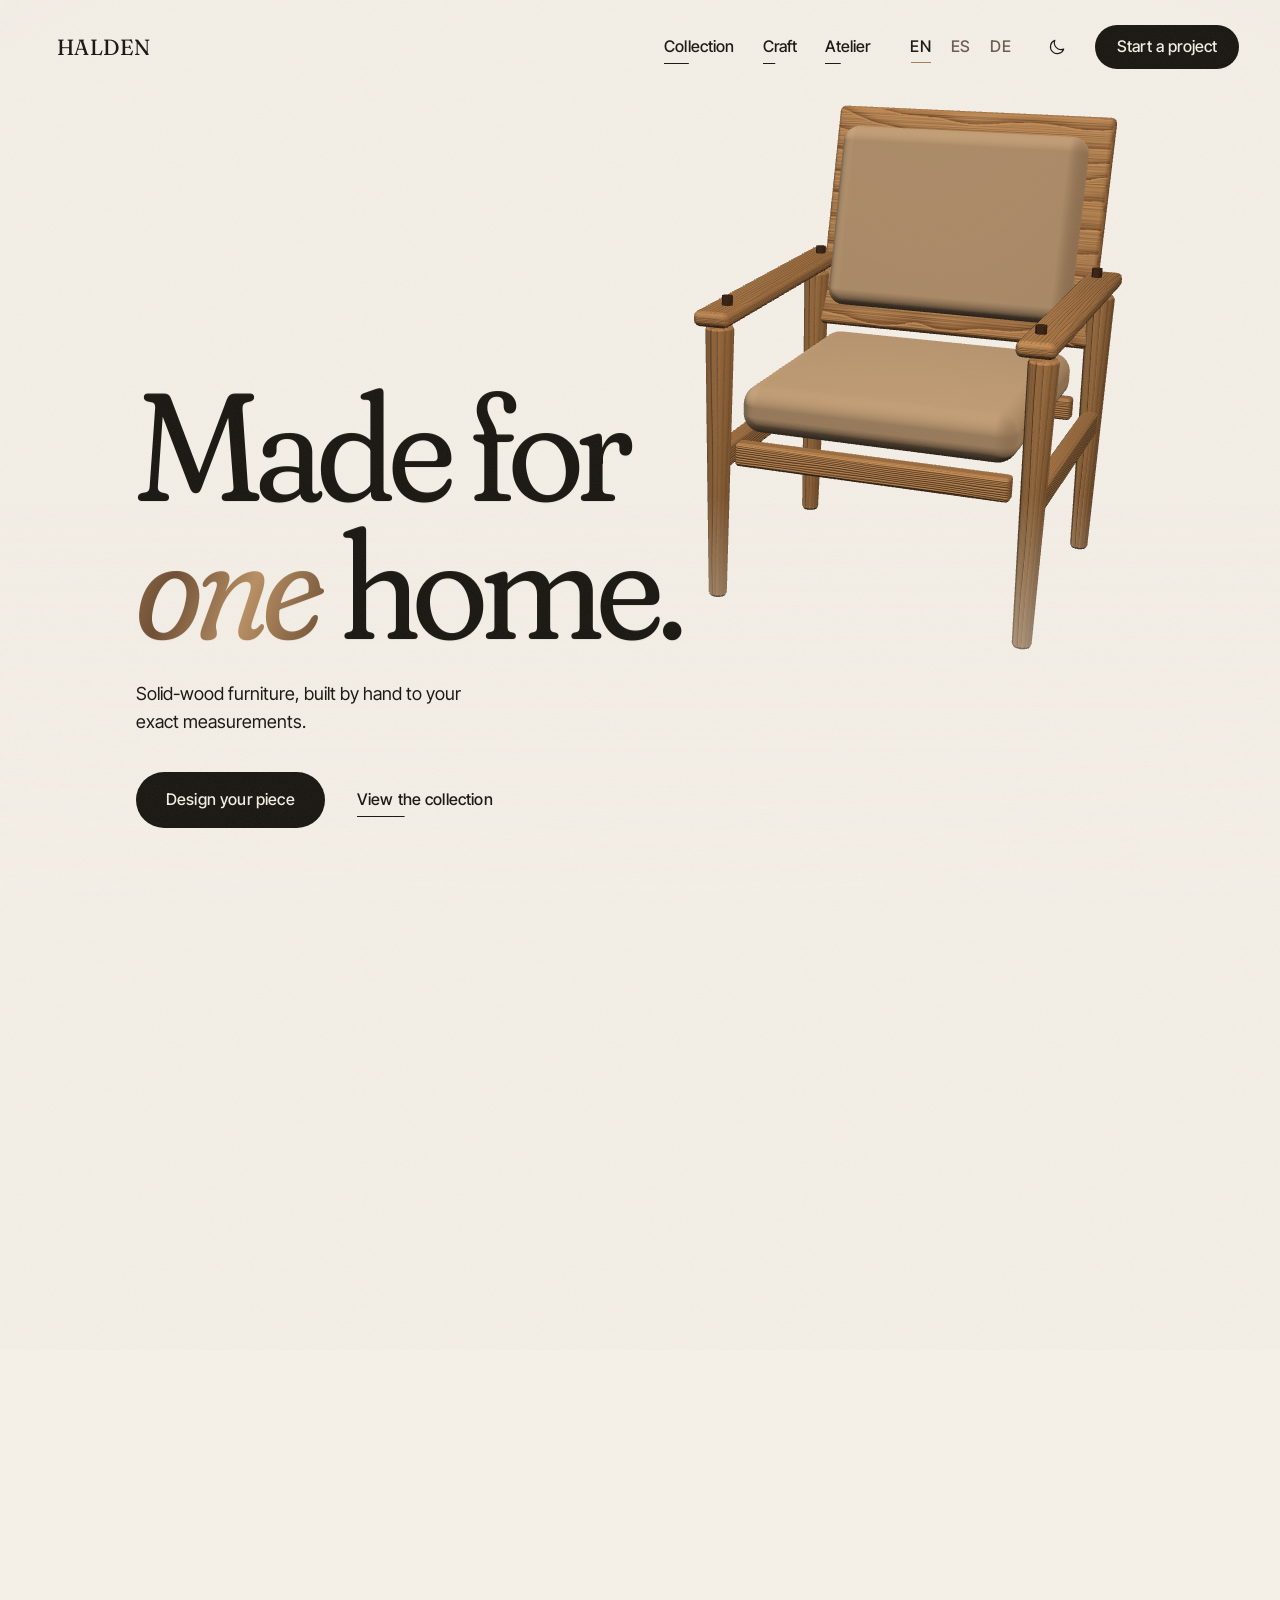
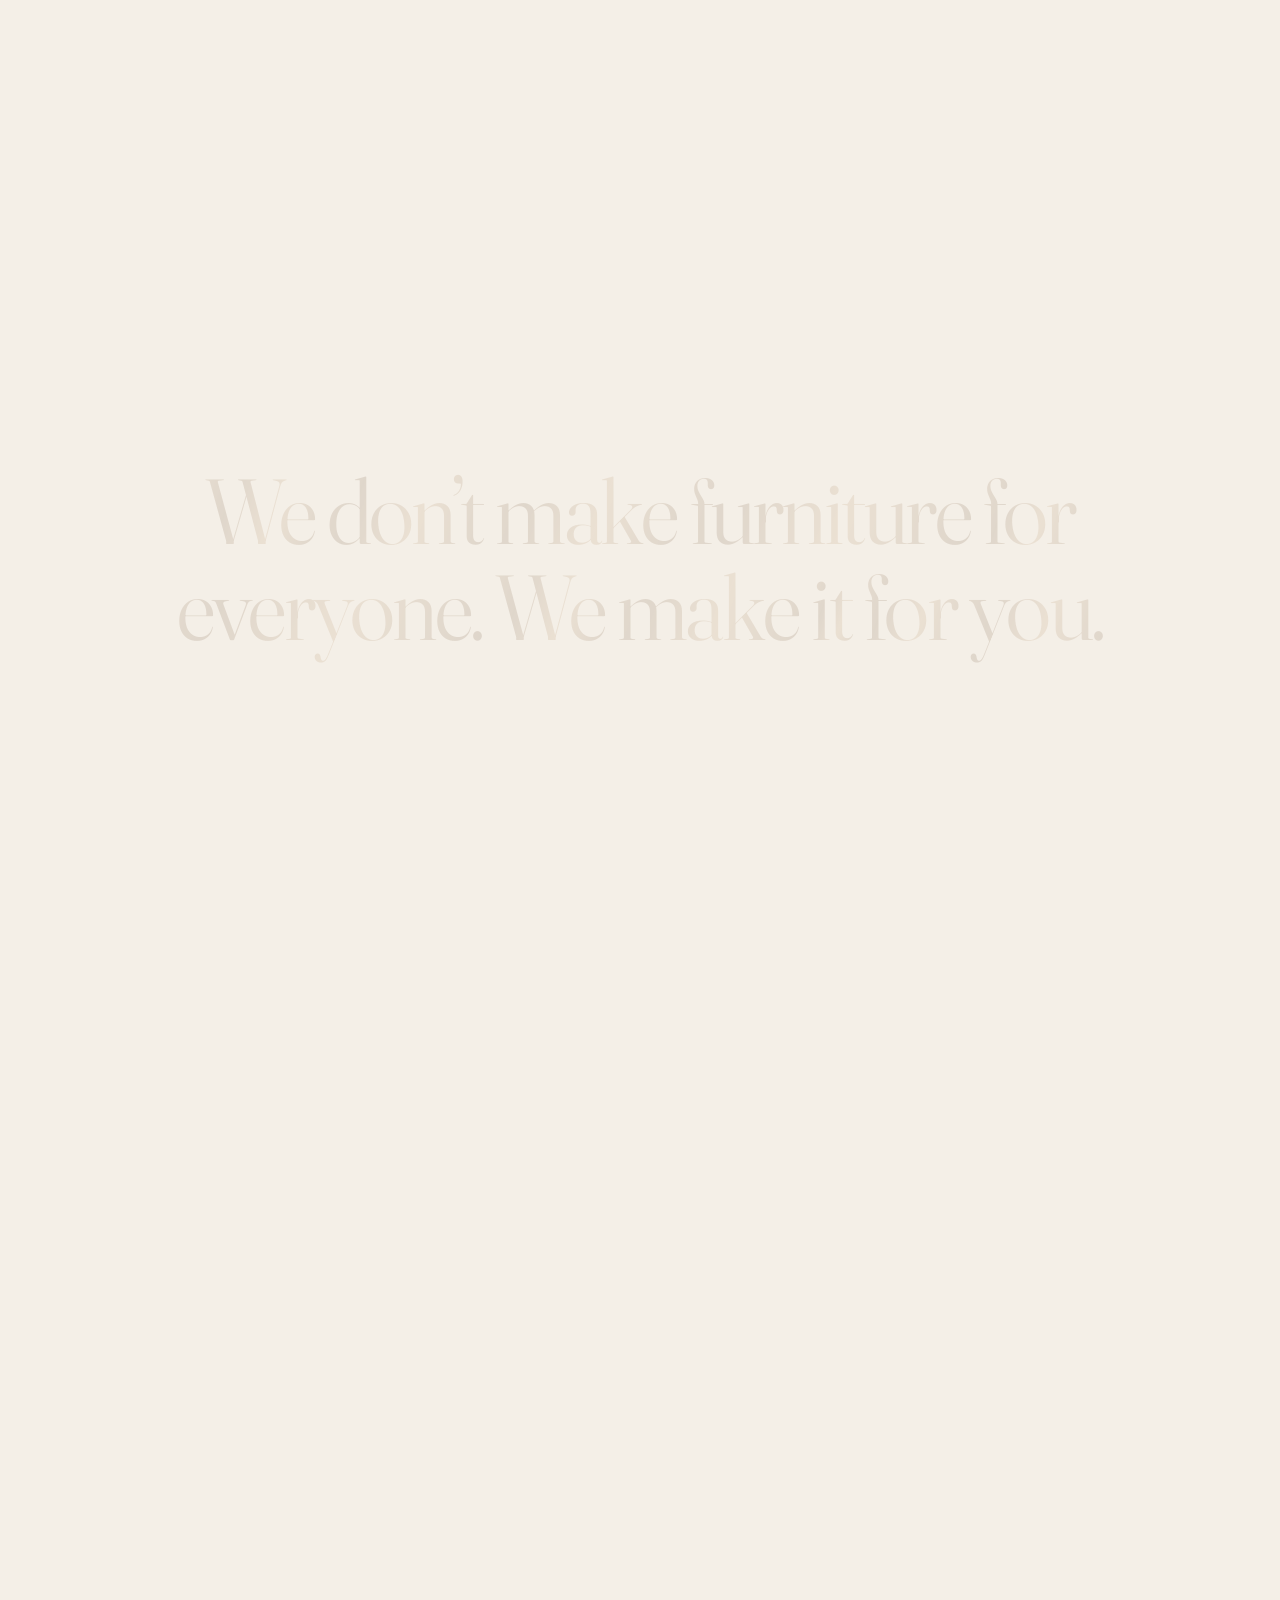
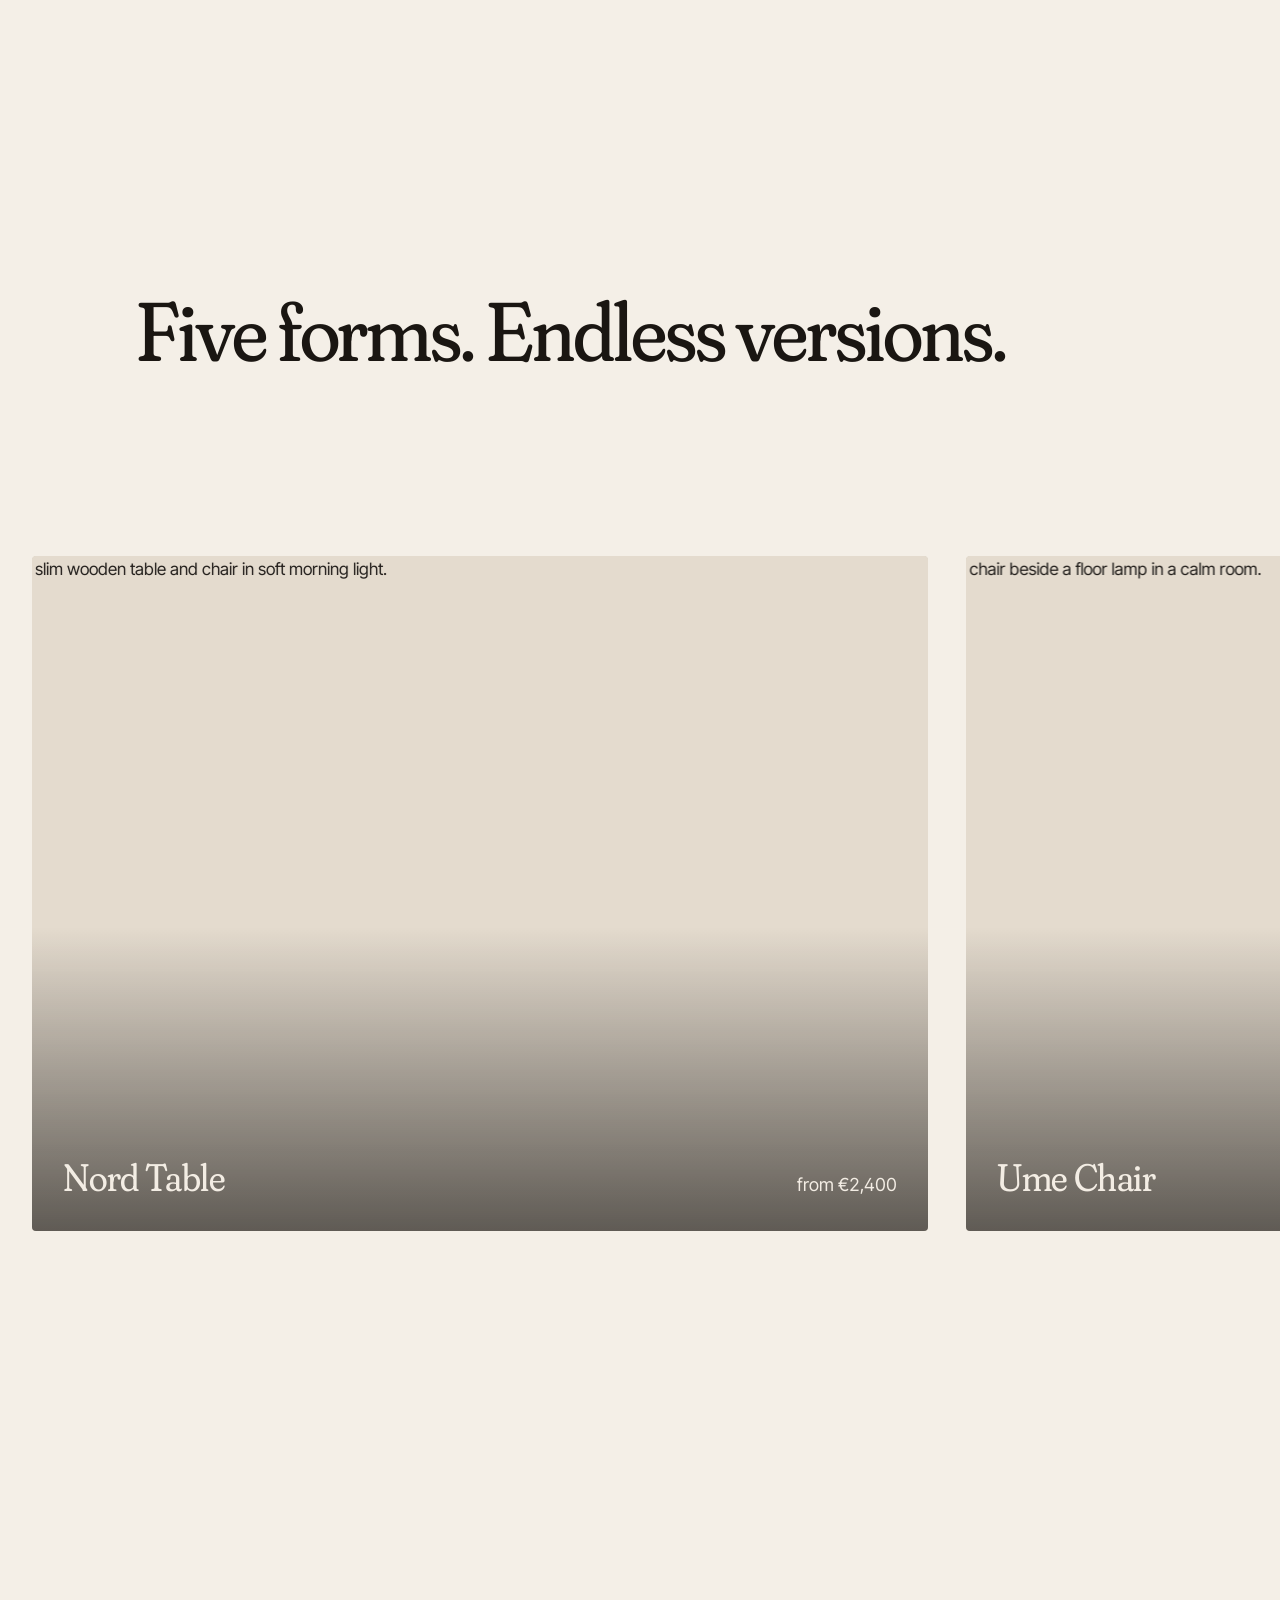
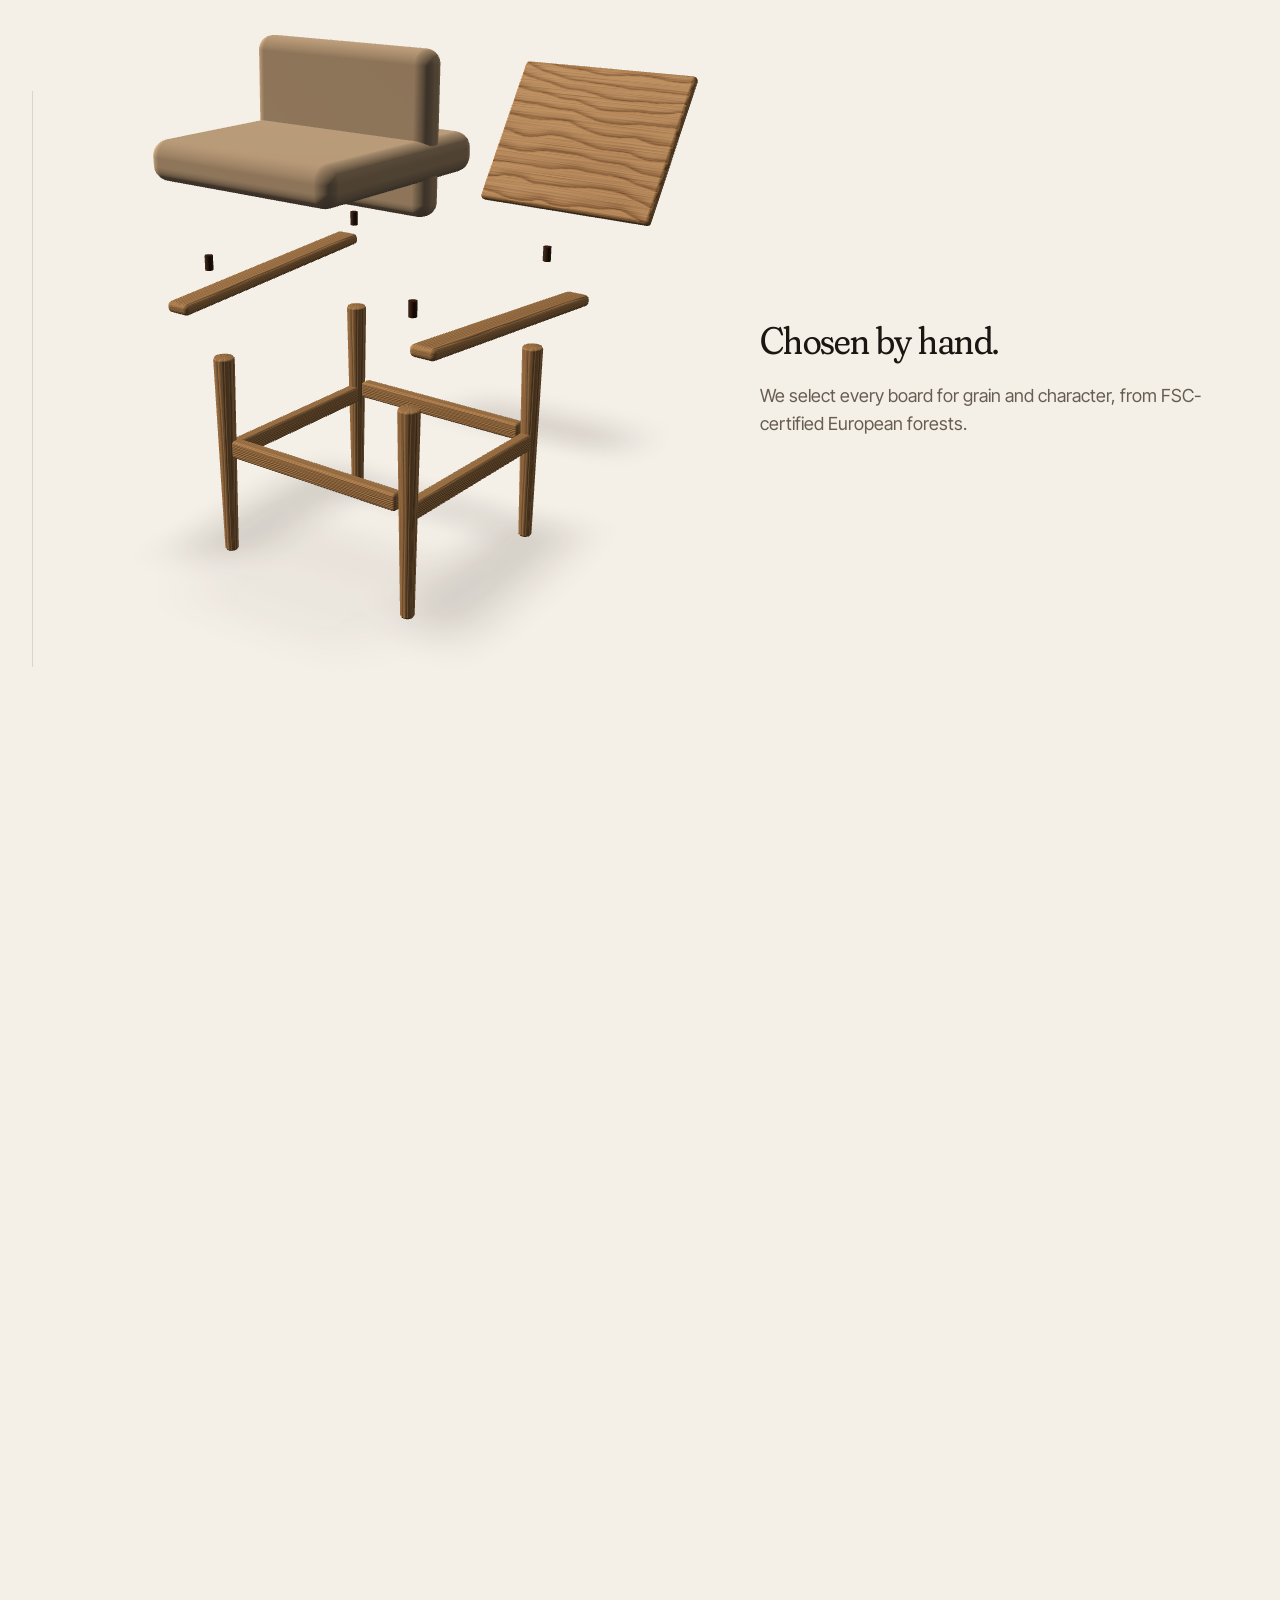
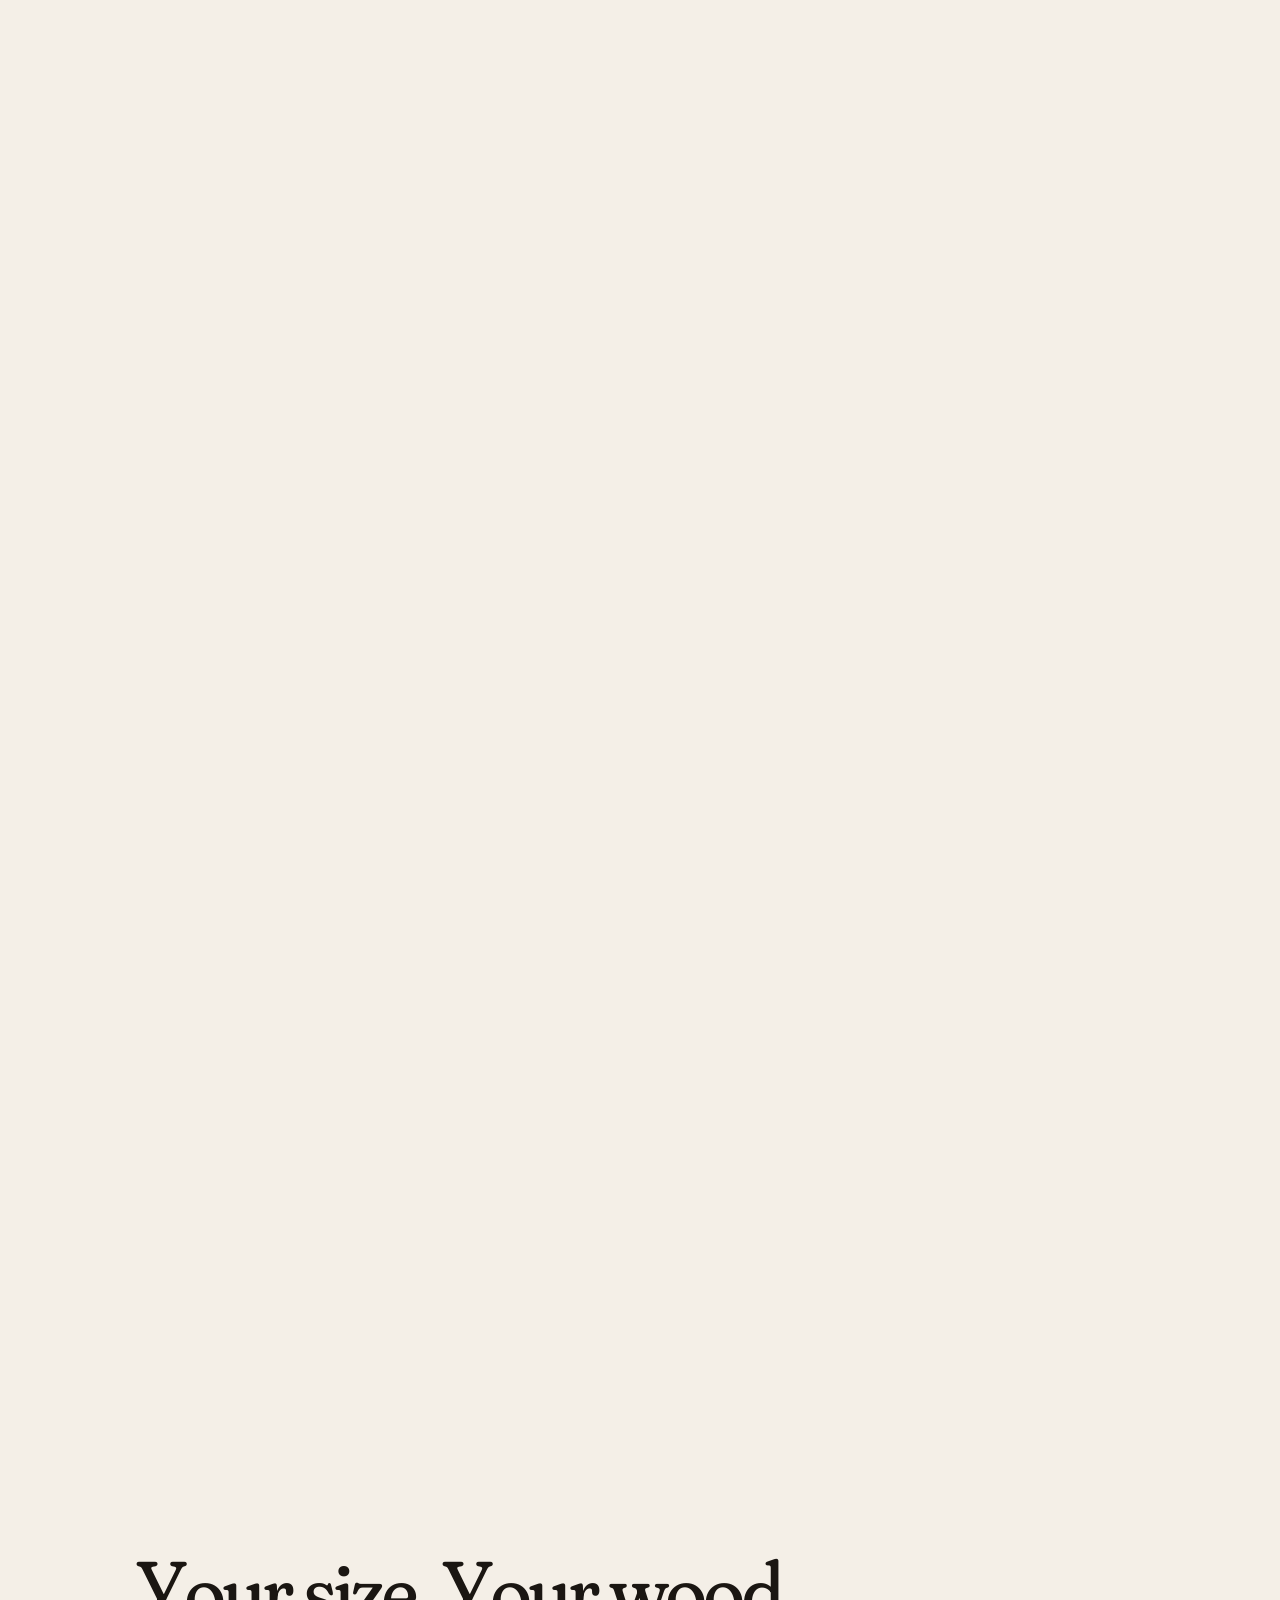
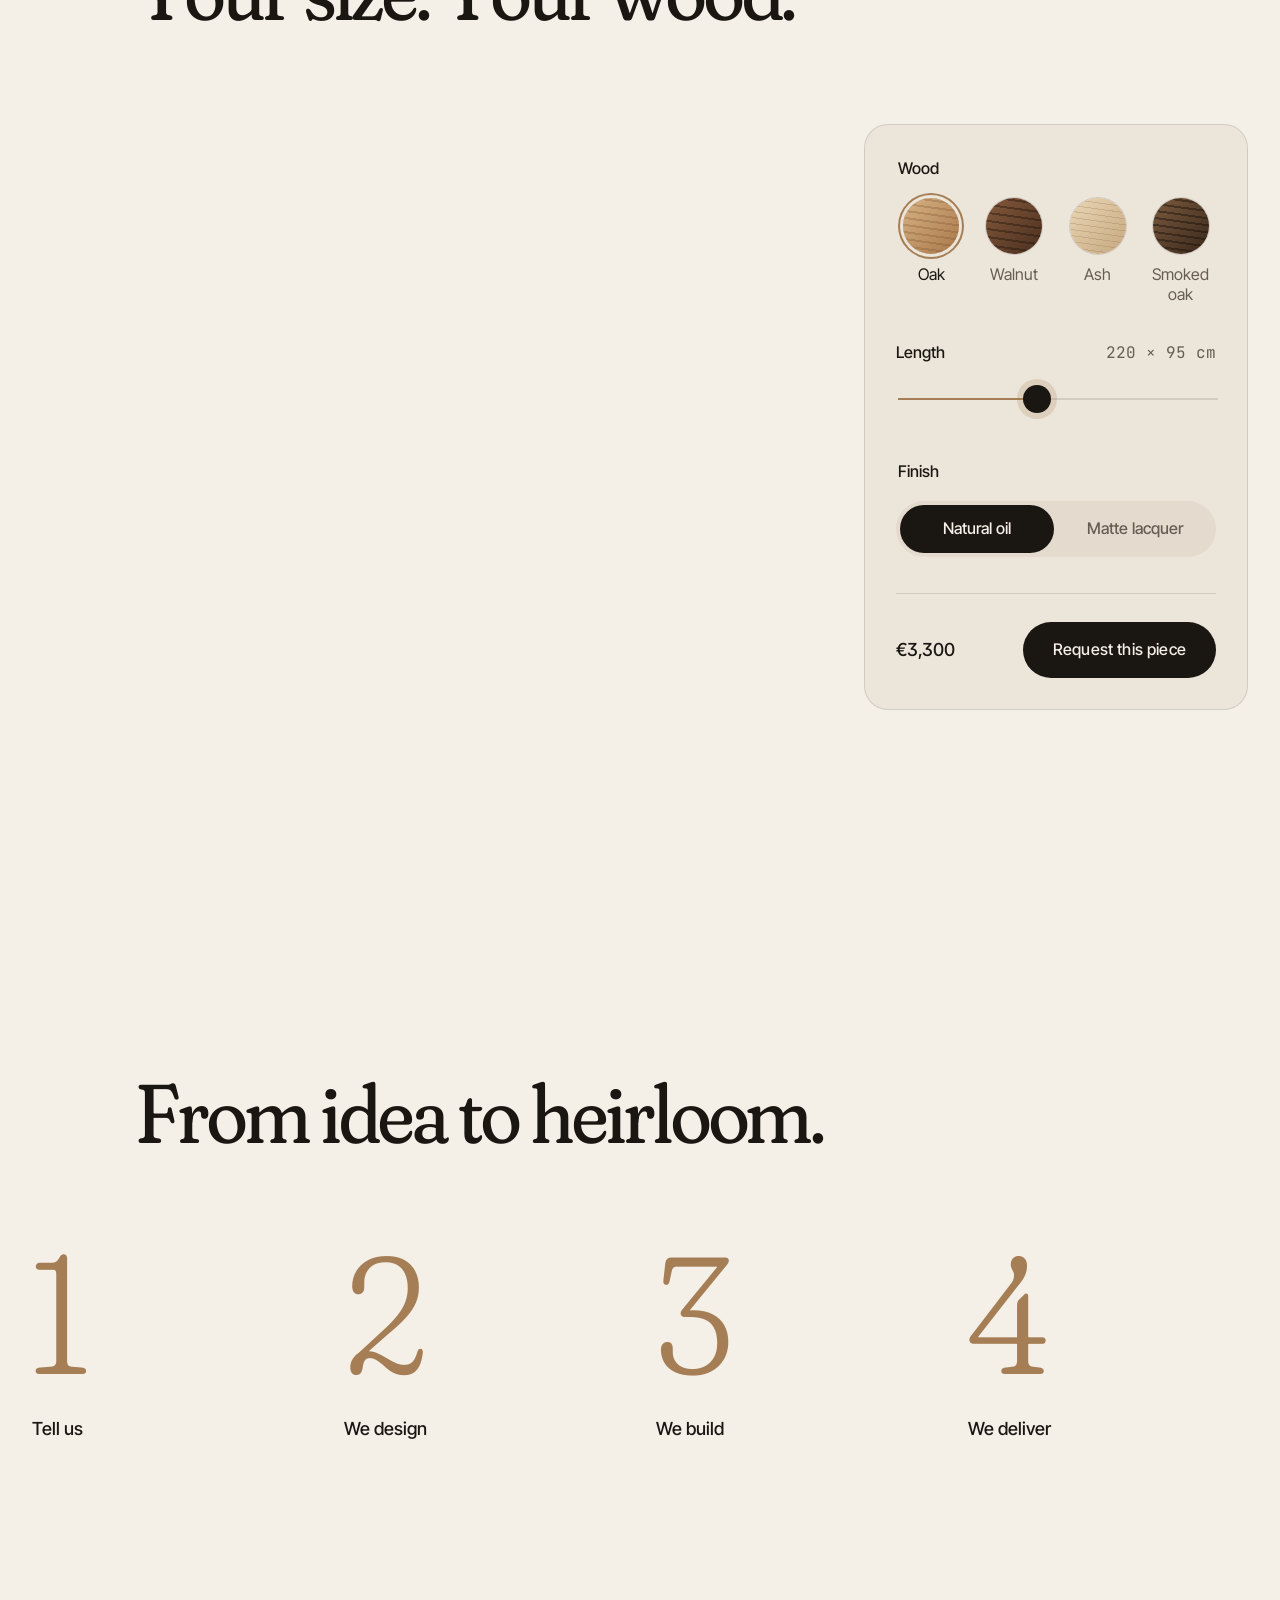
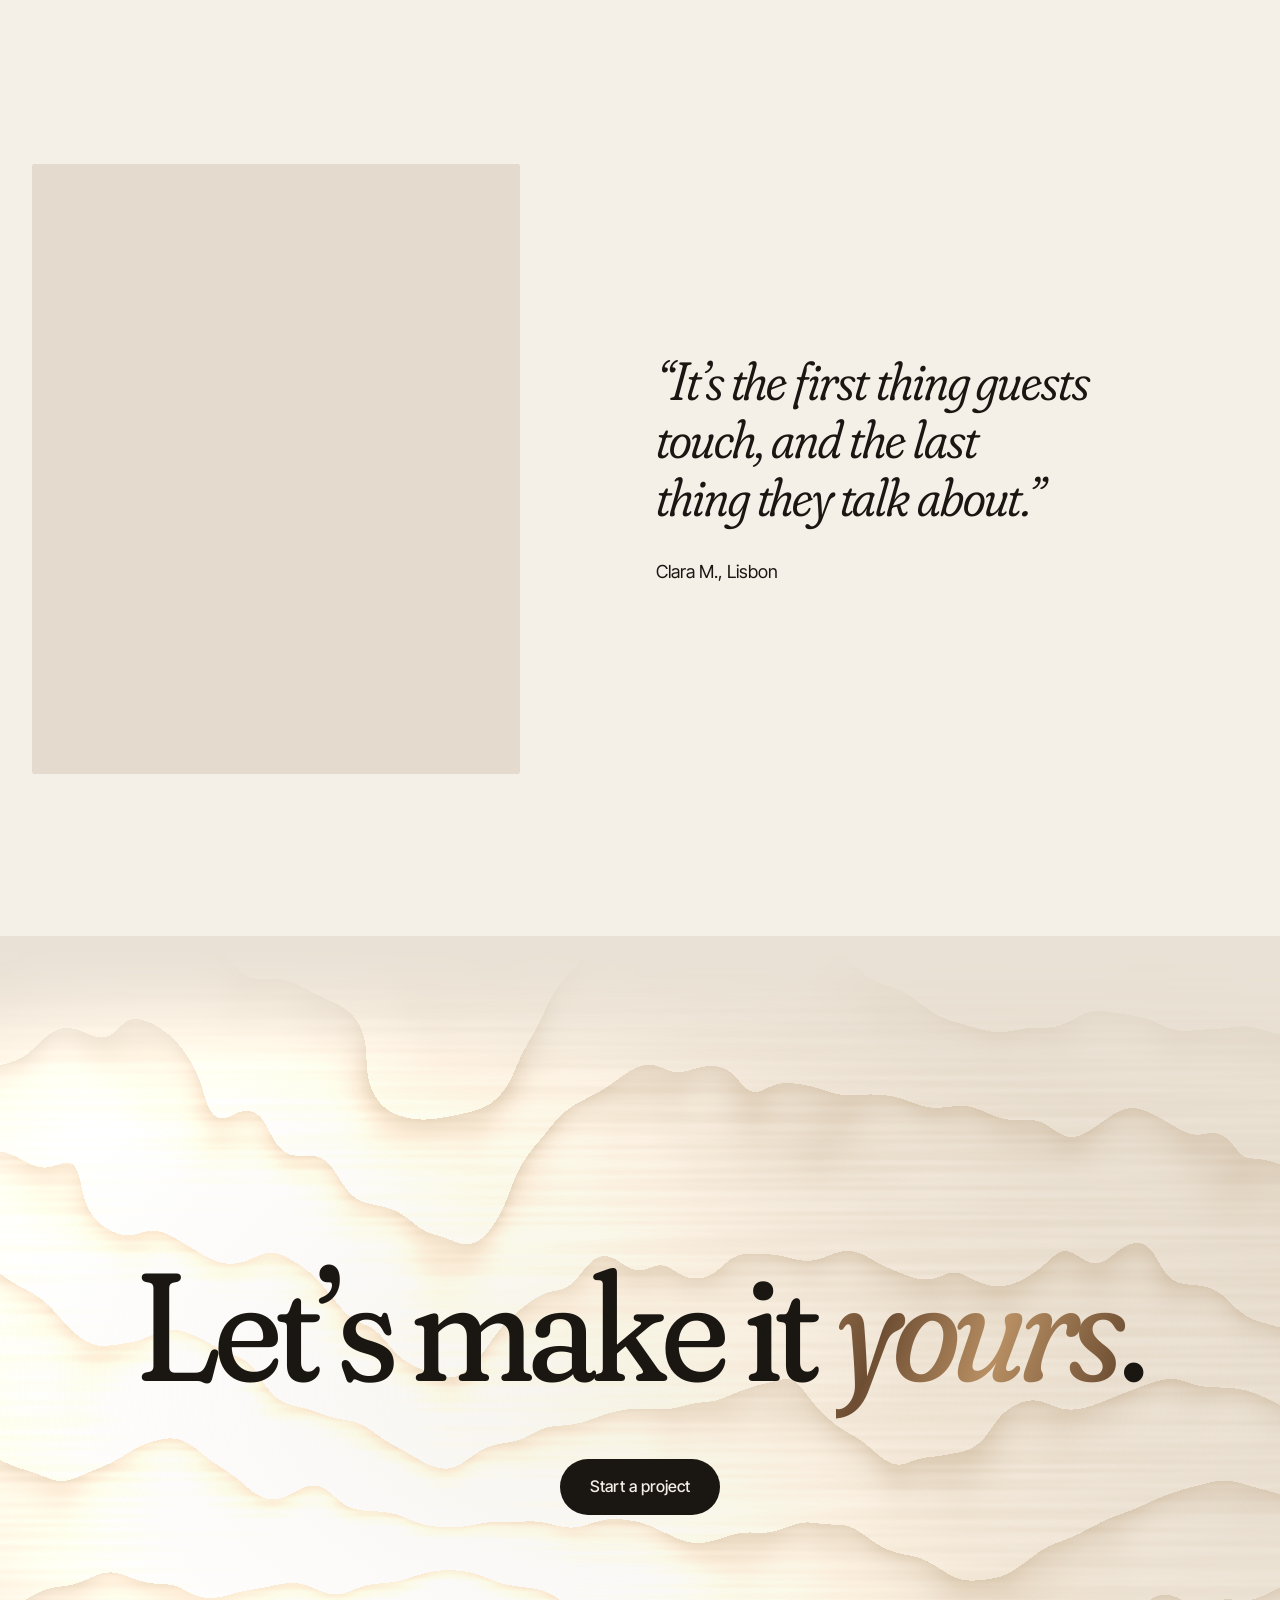
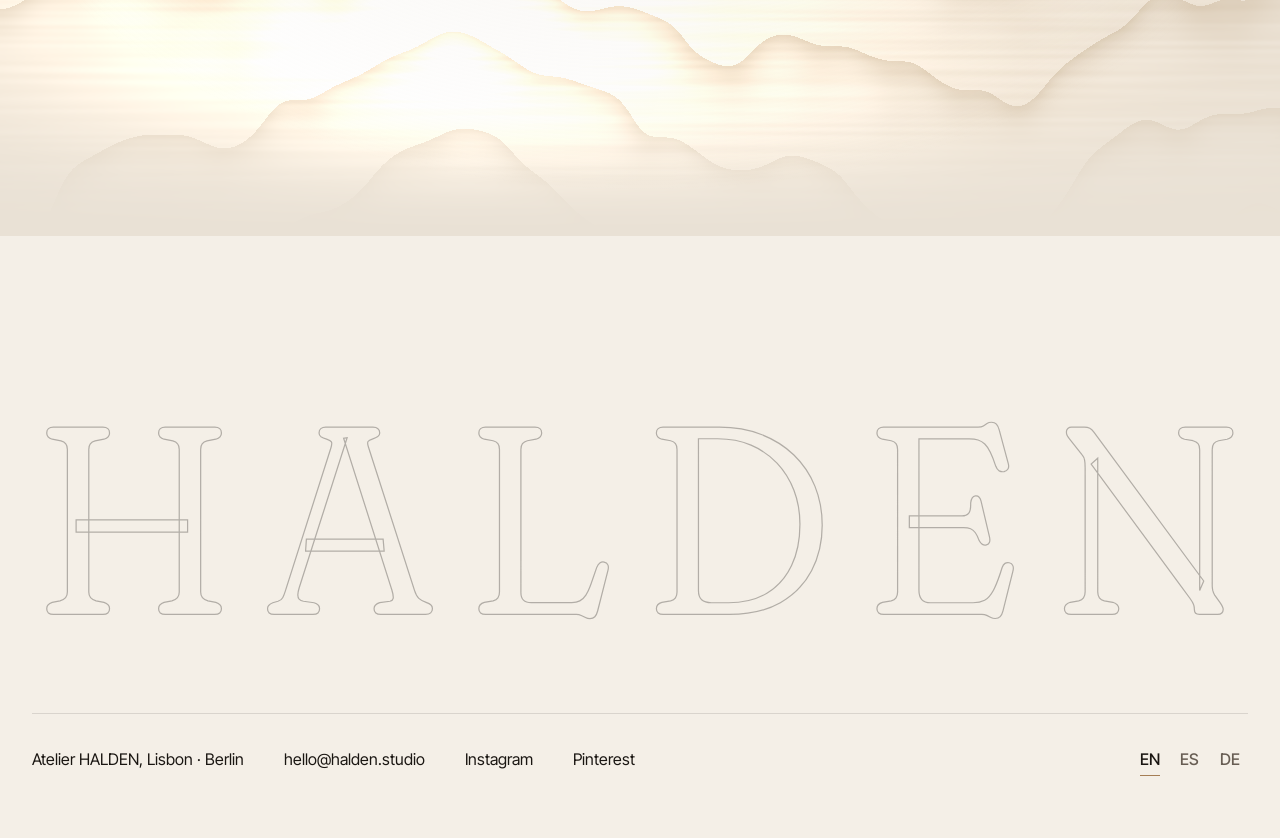
==== commit 47ee8cf9: "Declutter sites, add Services and Skills pages, English hub" ====
--- a/furniture/index.html
+++ b/furniture/index.html
@@ -78,7 +78,7 @@
         ]
       }
     </script>
-    <script type="module" crossorigin src="./assets/index-DCxdEgkE.js"></script>
+    <script type="module" crossorigin src="./assets/index-5I_4lDSm.js"></script>
     <link rel="modulepreload" crossorigin href="./assets/motion-BOzlLFWQ.js">
     <link rel="stylesheet" crossorigin href="./assets/index-CRP5U6Fc.css">
   </head>
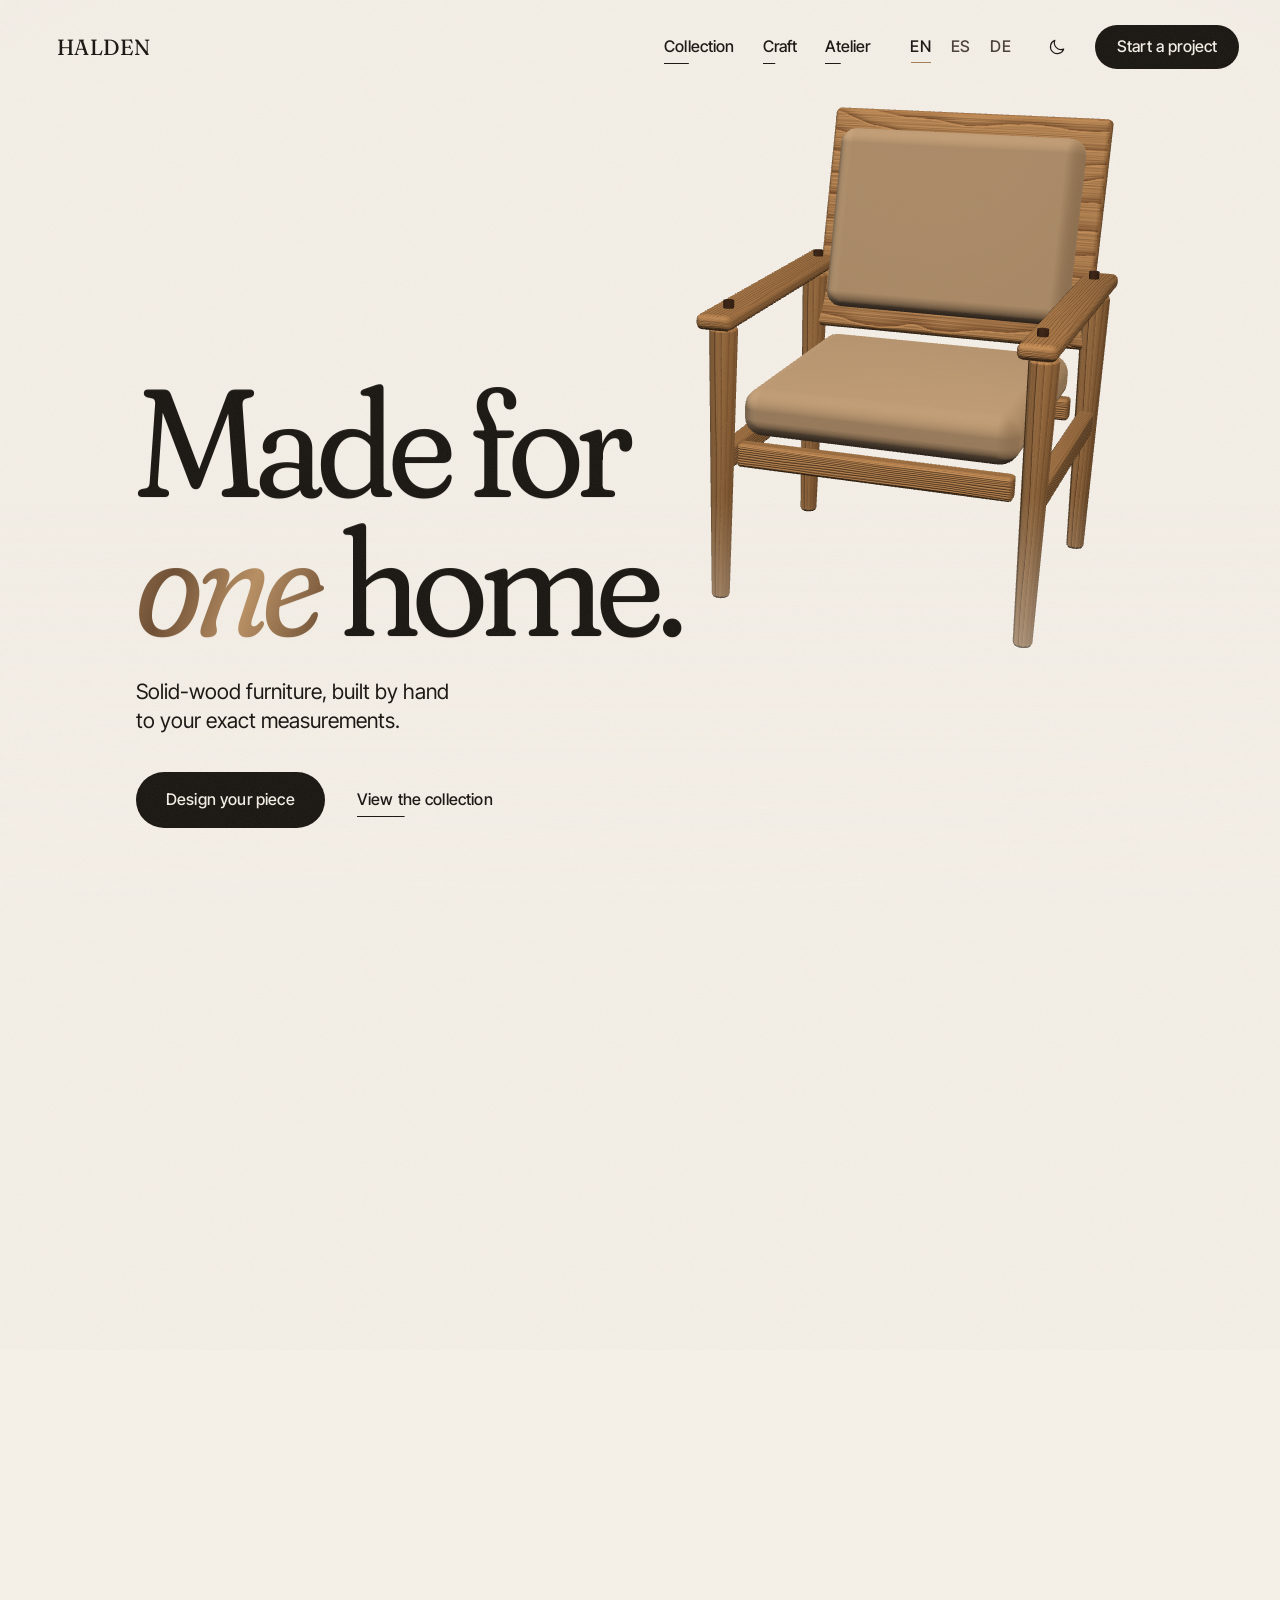
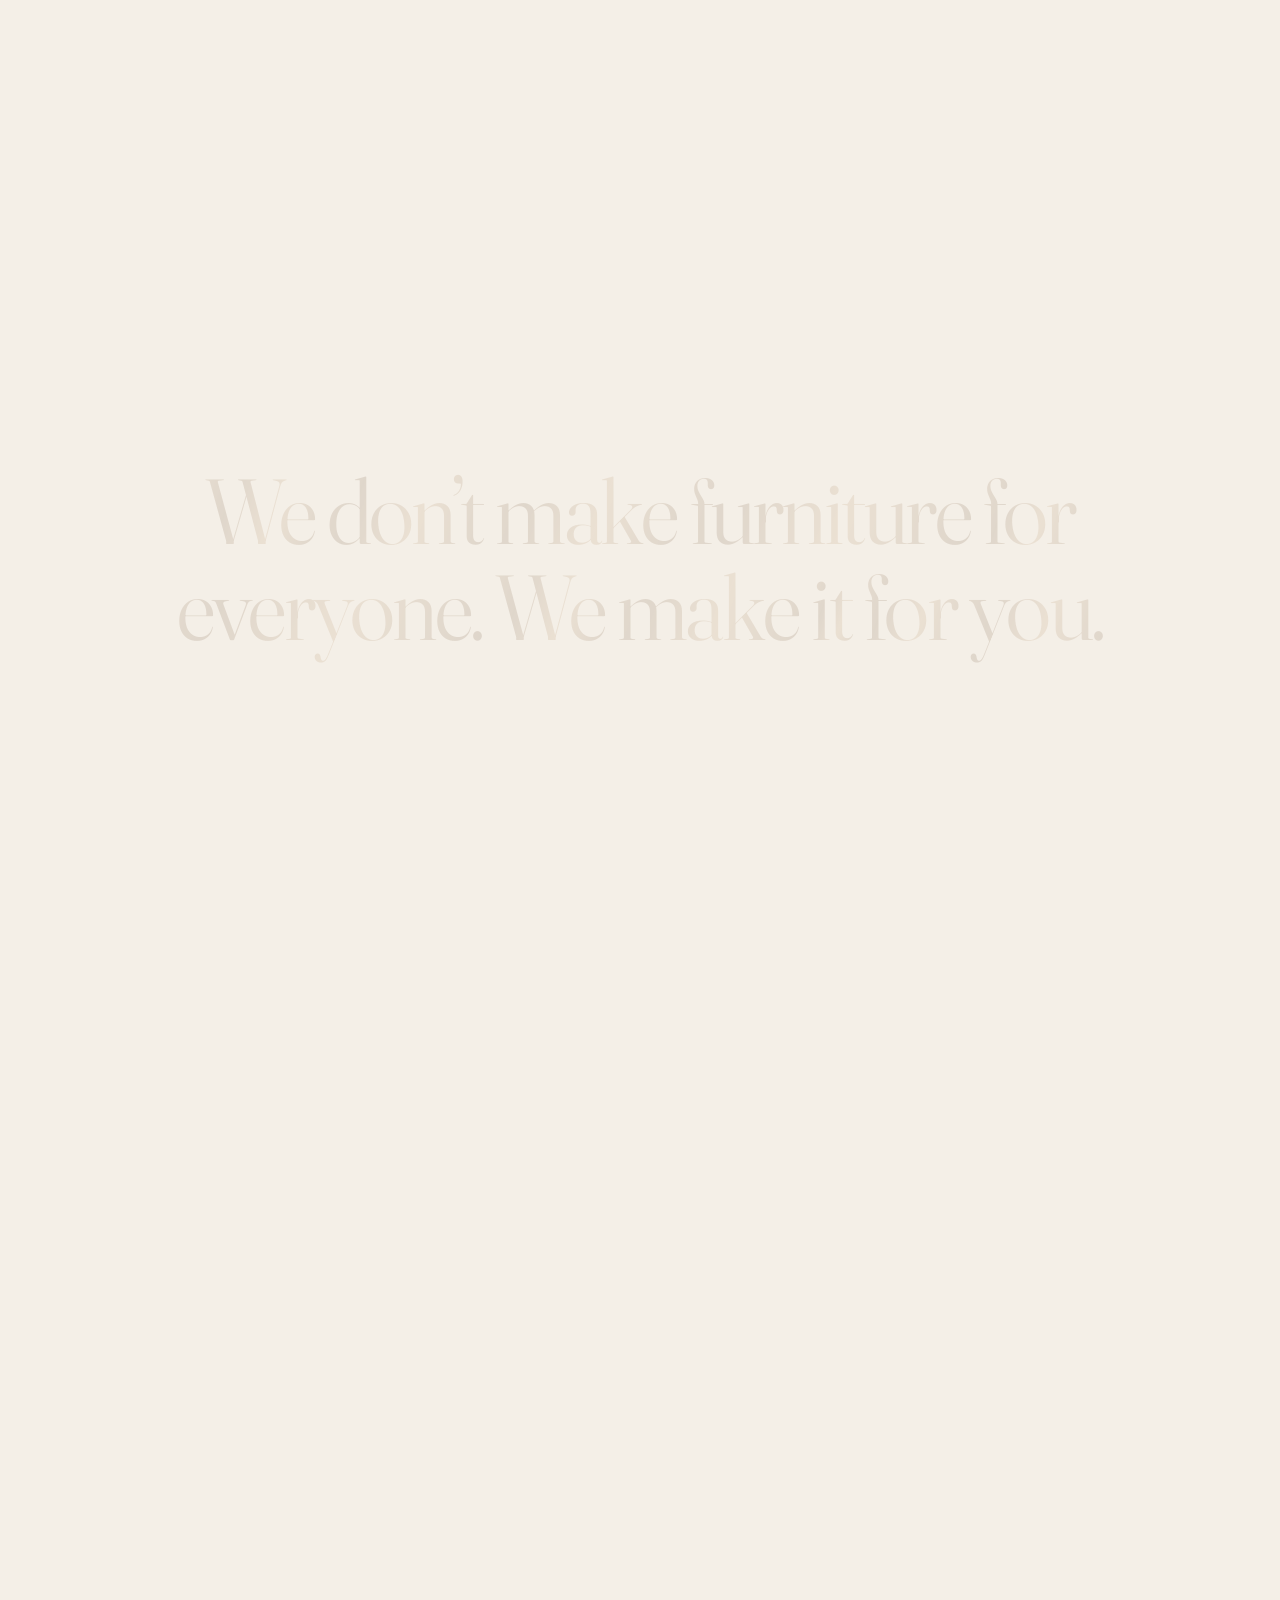
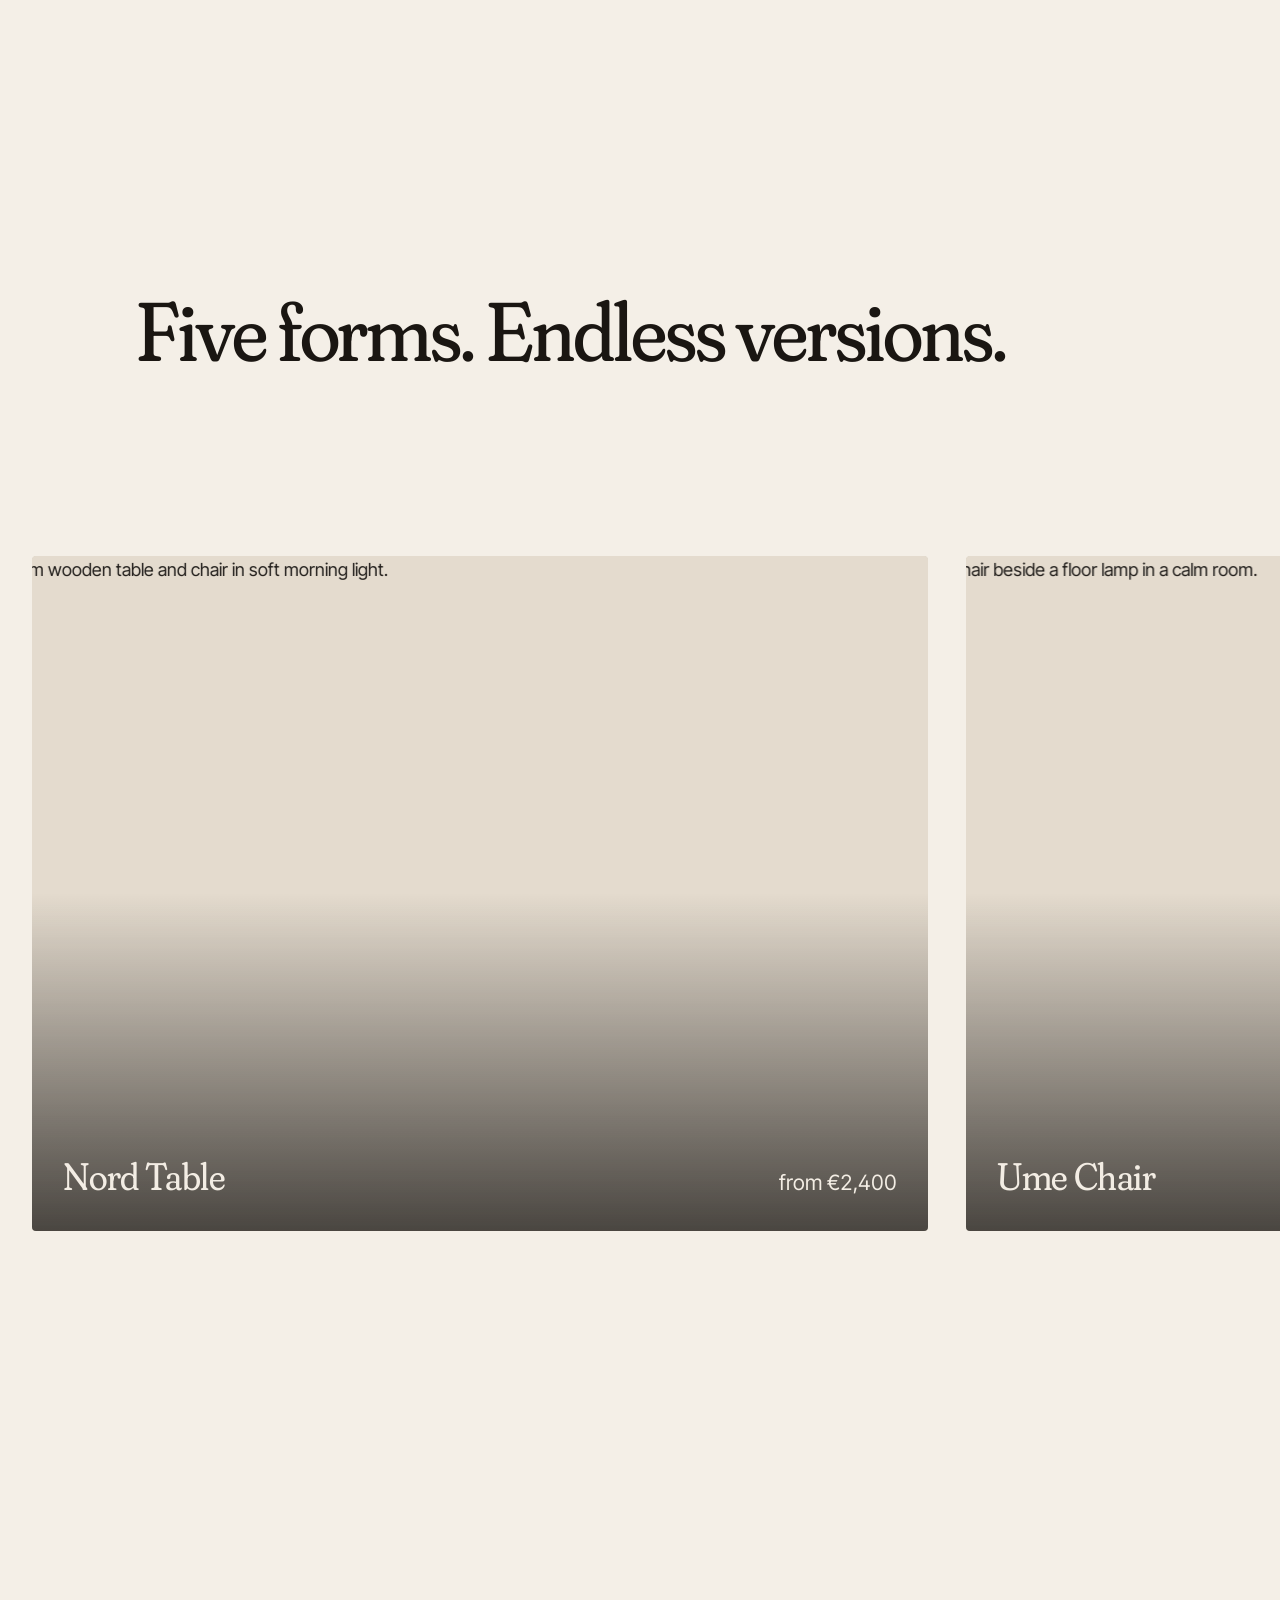
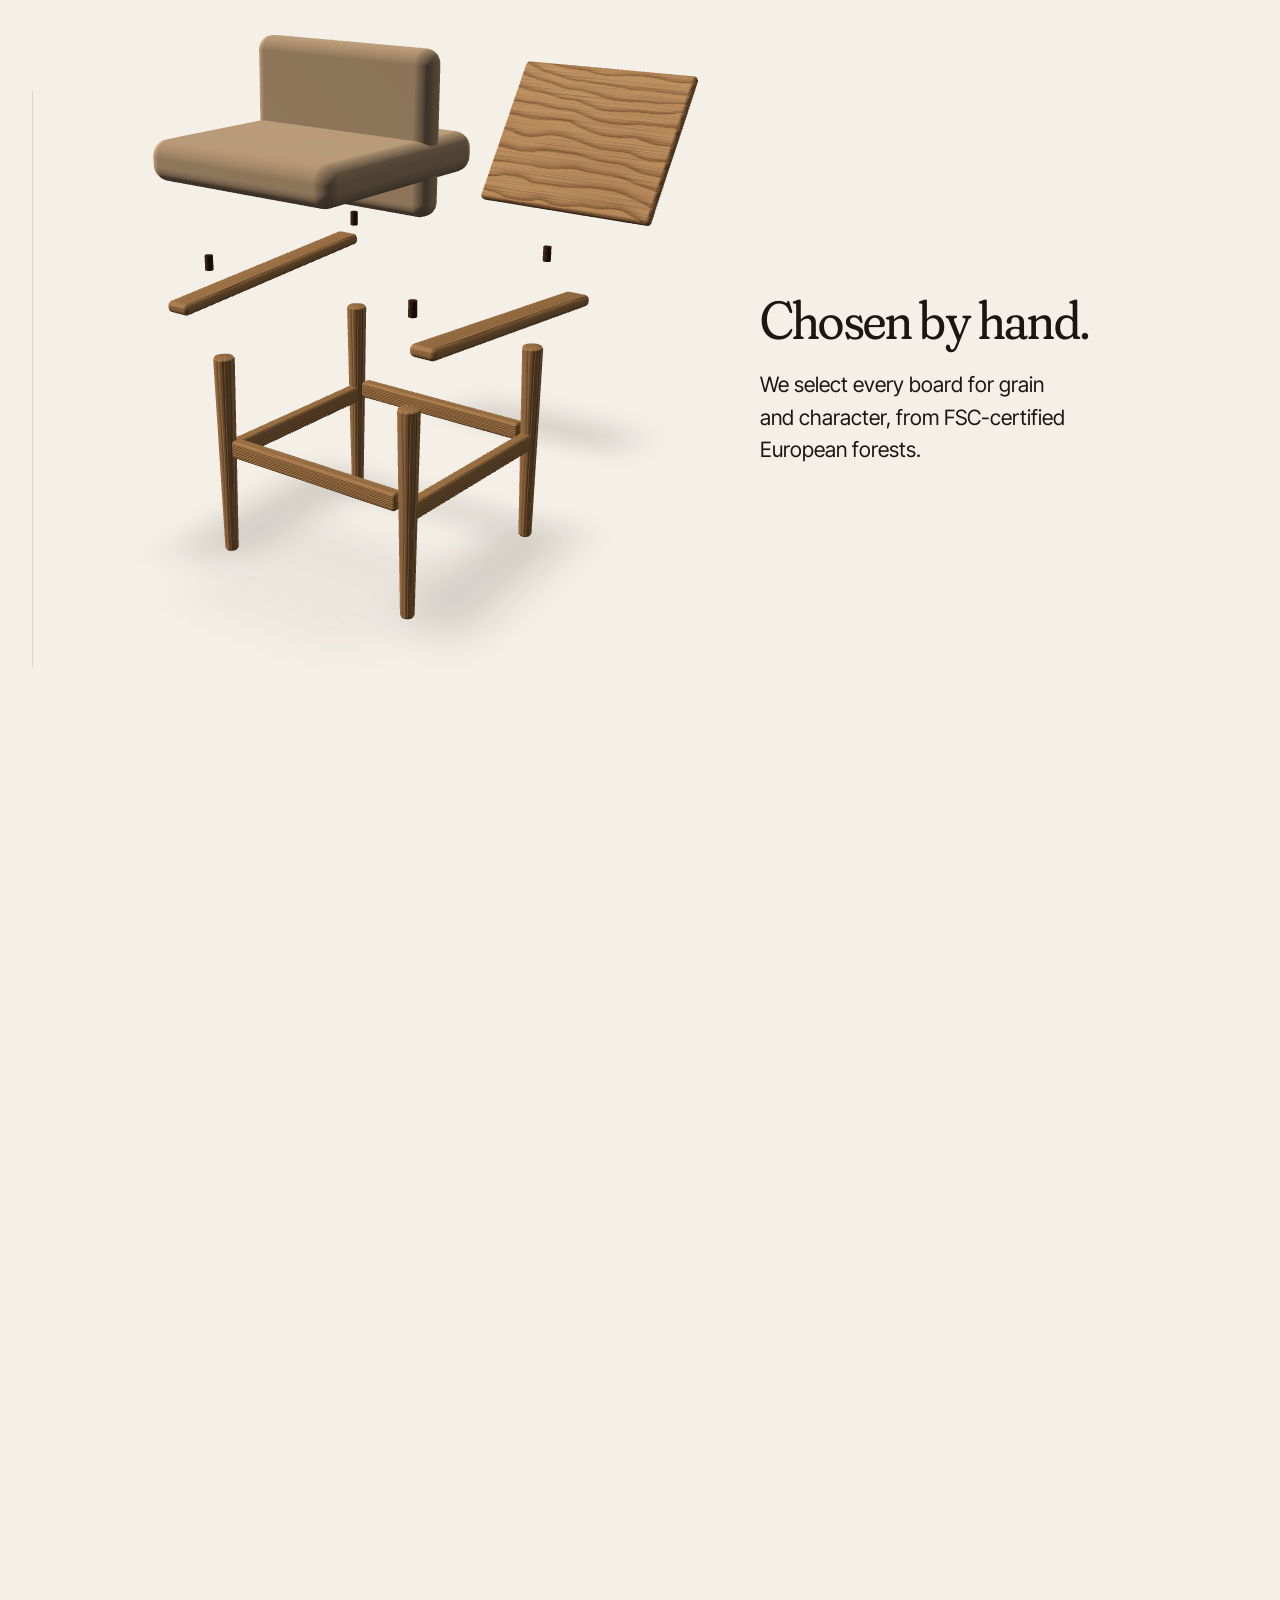
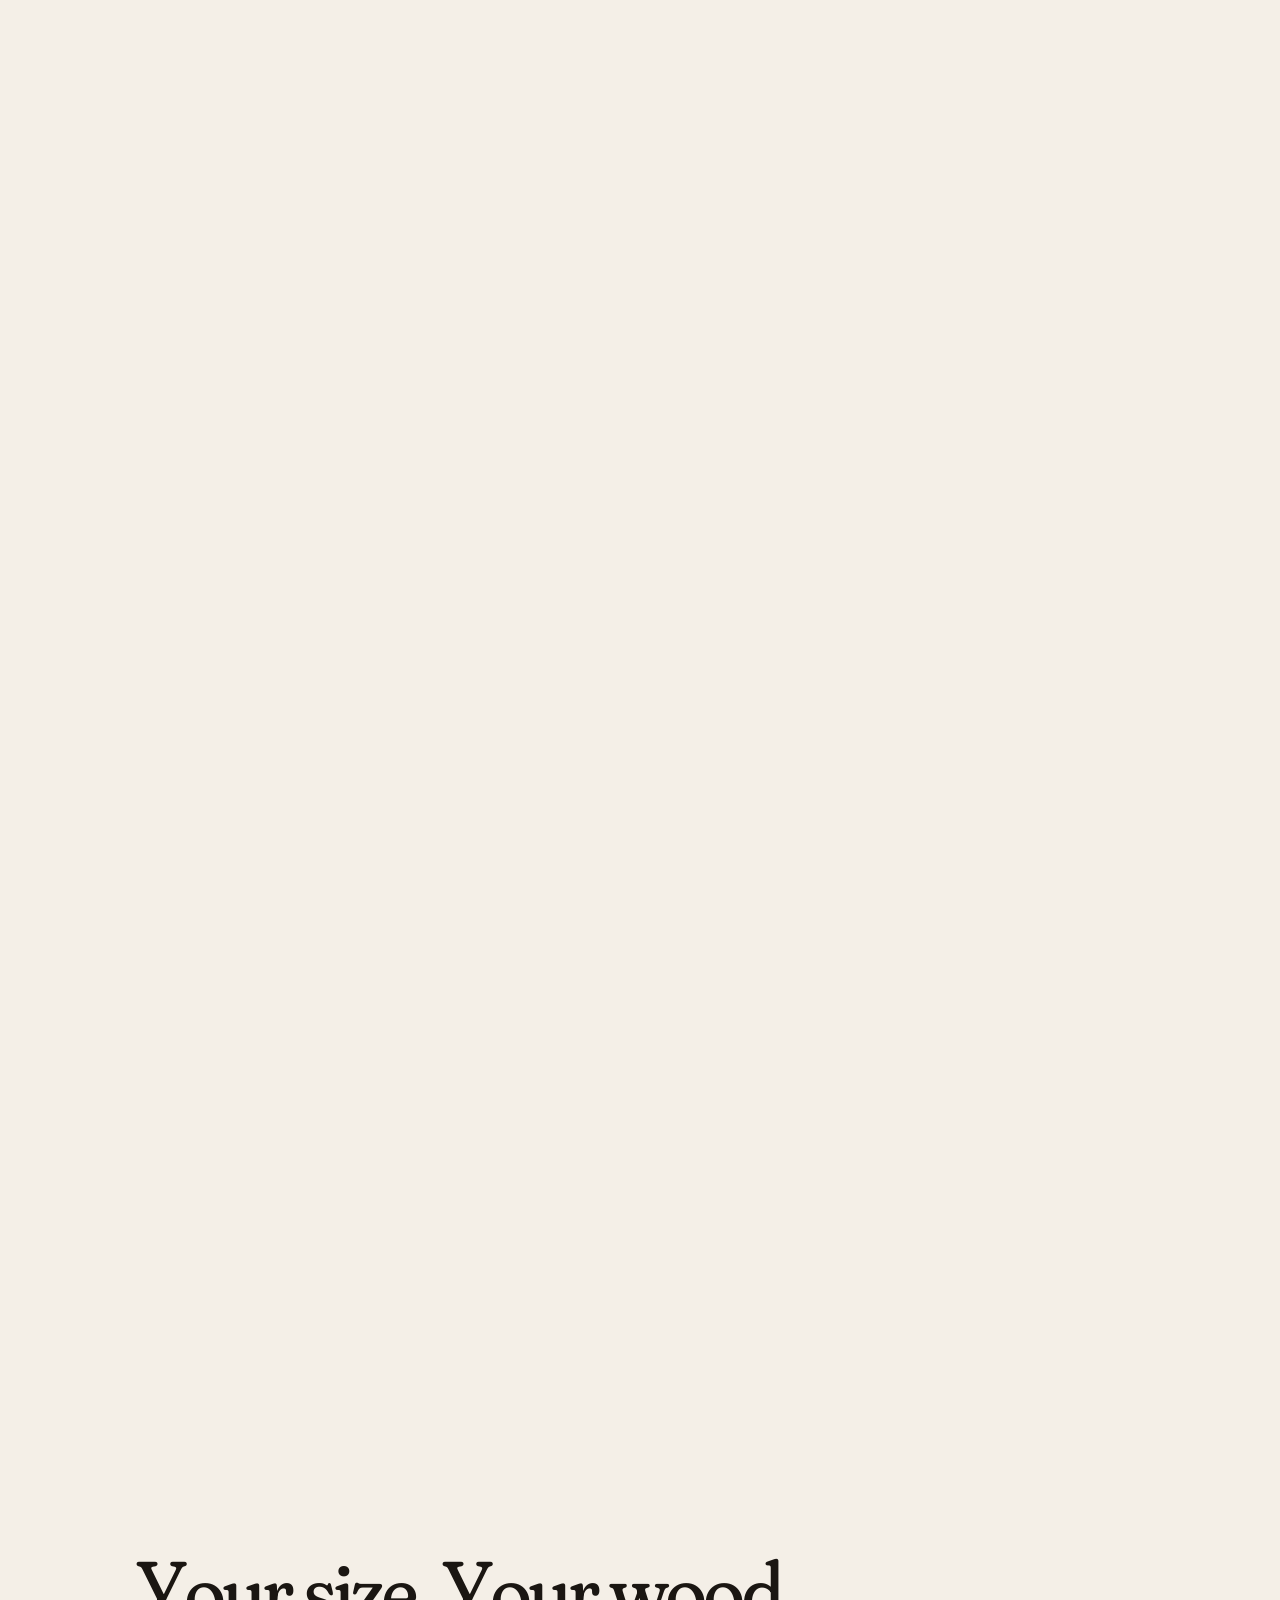
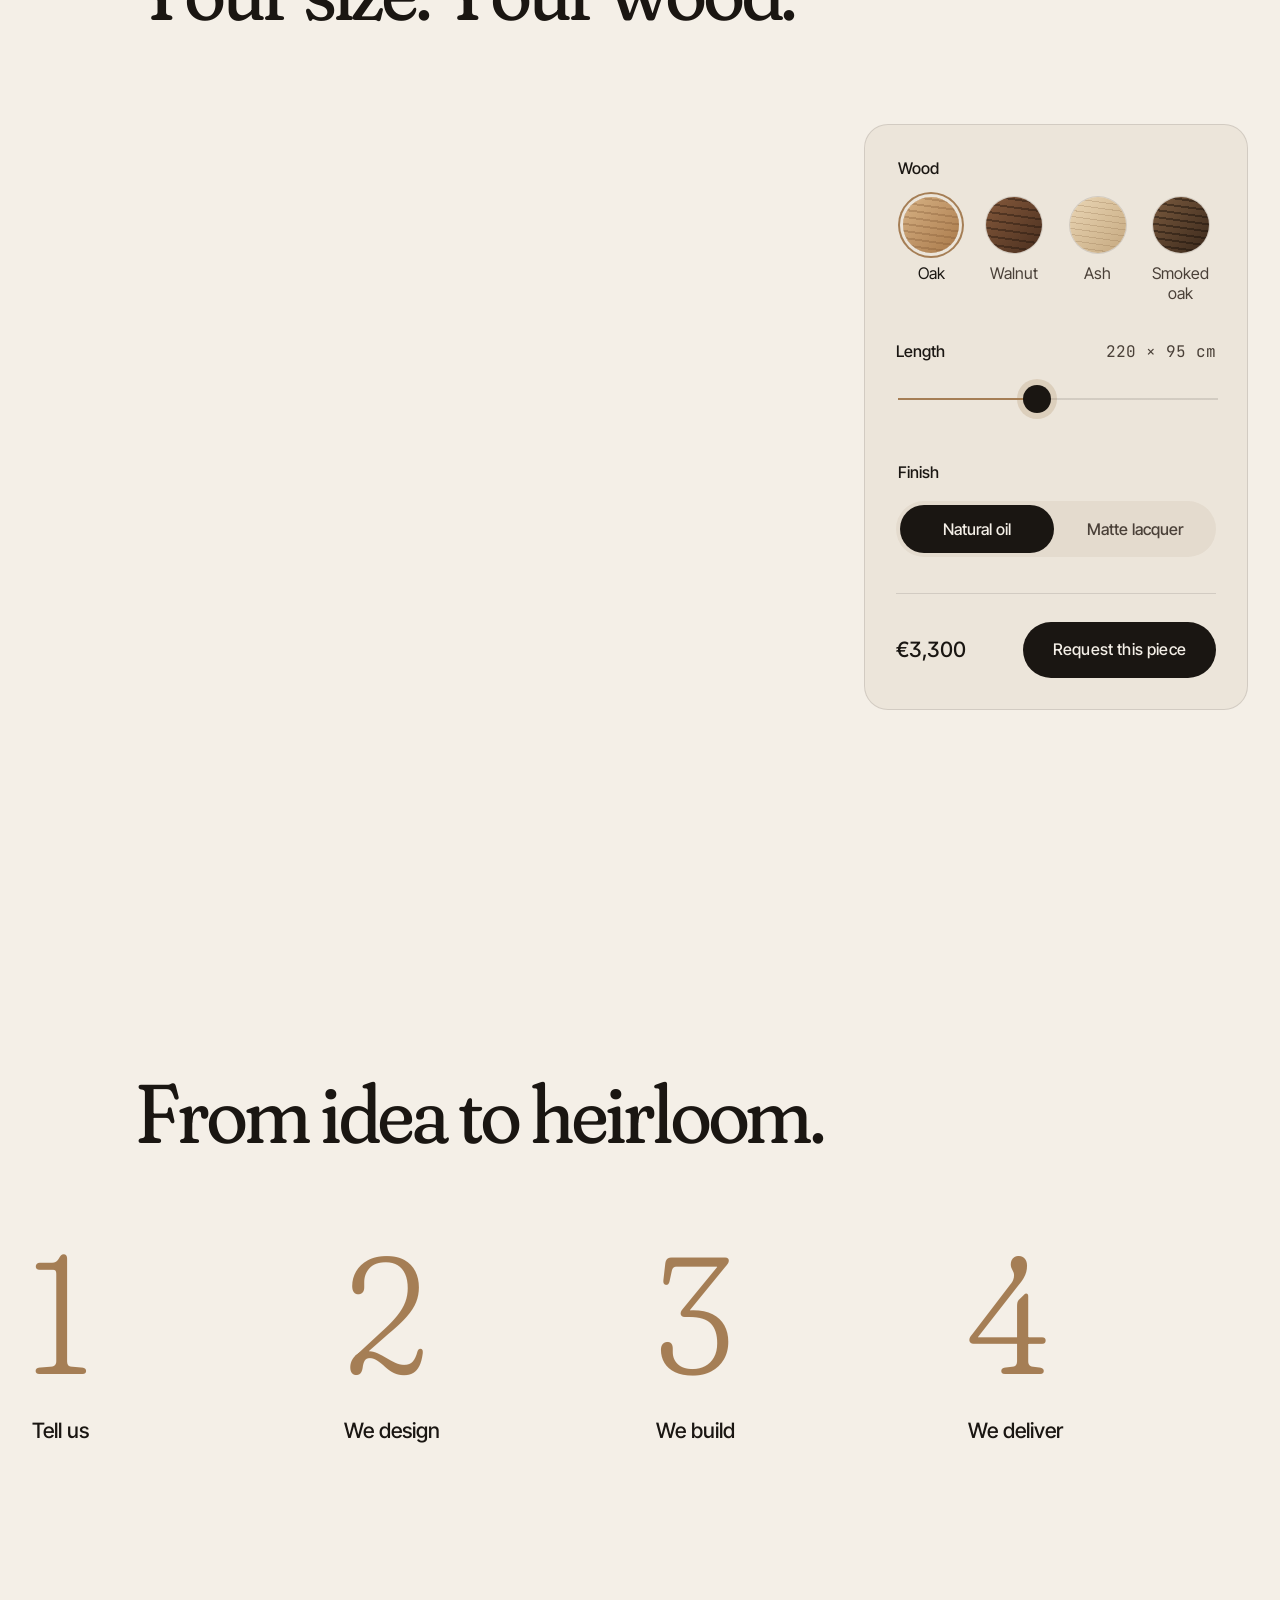
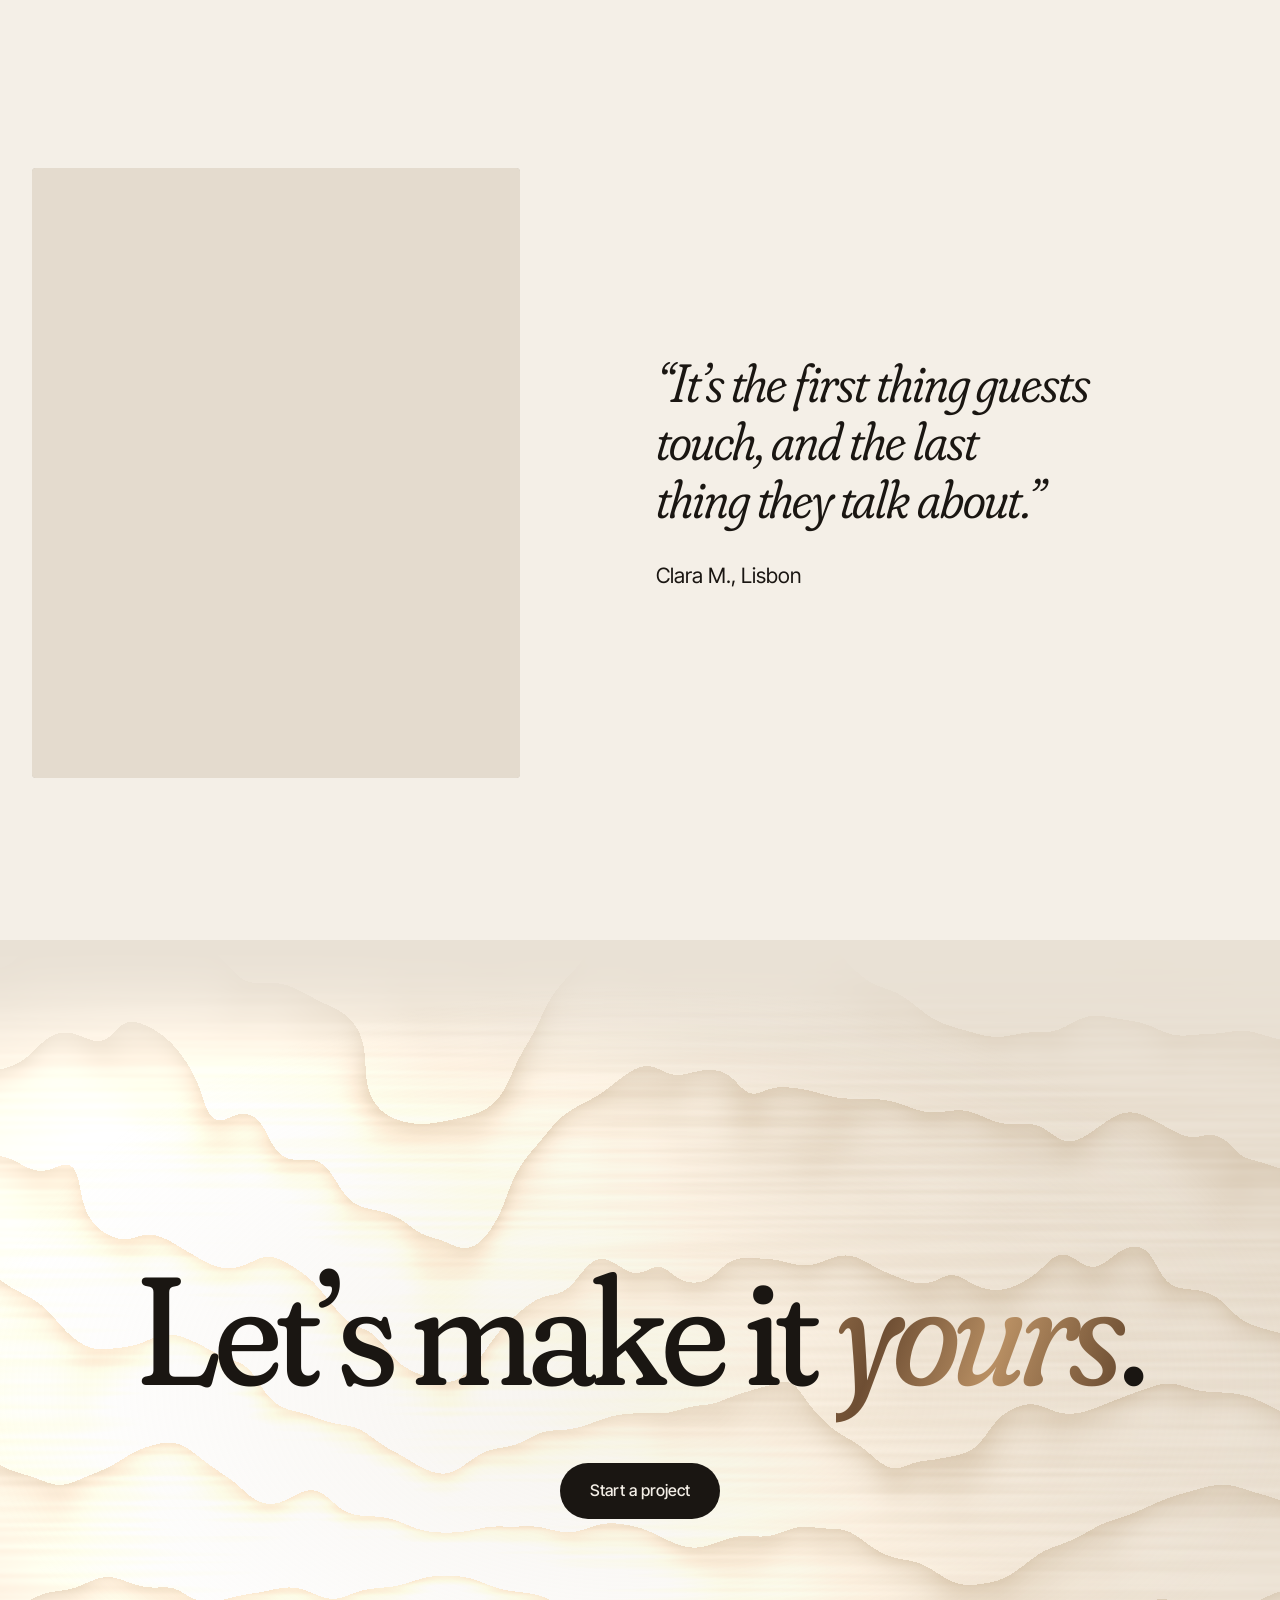
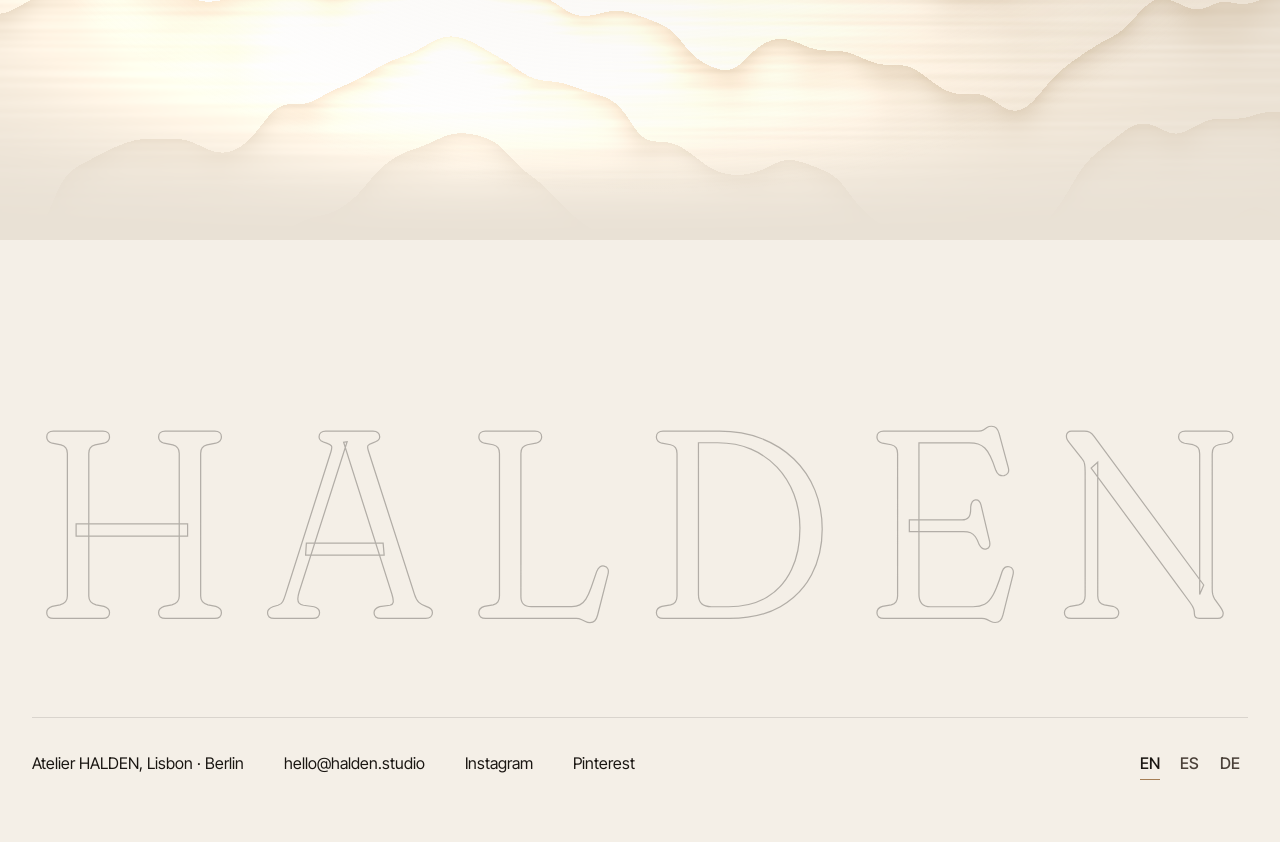
==== commit 850a6184: "Redesign hub, Services and Skills; readable typography across all landings - New shared design syste" ====
--- a/furniture/index.html
+++ b/furniture/index.html
@@ -78,9 +78,9 @@
         ]
       }
     </script>
-    <script type="module" crossorigin src="./assets/index-5I_4lDSm.js"></script>
+    <script type="module" crossorigin src="./assets/index-BuYmmBtB.js"></script>
     <link rel="modulepreload" crossorigin href="./assets/motion-BOzlLFWQ.js">
-    <link rel="stylesheet" crossorigin href="./assets/index-CRP5U6Fc.css">
+    <link rel="stylesheet" crossorigin href="./assets/index-DLFsu_Dv.css">
   </head>
   <body>
     <div id="root"></div>
--- a/furniture/assets/index-DLFsu_Dv.css
+++ b/furniture/assets/index-DLFsu_Dv.css
@@ -0,0 +1 @@
+html.lenis,html.lenis body{height:auto}.lenis:not(.lenis-autoToggle).lenis-stopped{overflow:clip}.lenis [data-lenis-prevent],.lenis [data-lenis-prevent-wheel],.lenis [data-lenis-prevent-touch],.lenis [data-lenis-prevent-vertical],.lenis [data-lenis-prevent-horizontal]{overscroll-behavior:contain}.lenis.lenis-smooth iframe{pointer-events:none}.lenis.lenis-autoToggle{transition-property:overflow;transition-duration:1ms;transition-behavior:allow-discrete}:root{color-scheme:dark;--bg: #0e0c0a;--bg-elevated: #171411;--surface: #1f1b17;--bg-walnut: #15100c;--bg-deep: #0a0908;--text: #f3ede4;--text-muted: #d2c8bb;--line: rgba(243, 237, 228, .1);--stroke: rgba(243, 237, 228, .32);--accent: #c8a27a;--accent-2: #e9d3b4;--accent-deep: #7a5536;--sage: #8e9a86;--on-photo: #f3ede4;--error: #e0a48f;--shimmer: linear-gradient( 110deg, #7a5536 0%, #c8a27a 20%, #f6e7cf 35%, #c8a27a 50%, #8e6a48 65%, #e9d3b4 80%, #7a5536 100% );--grain-opacity: .05;--font-display: "Fraunces", "Iowan Old Style", "Times New Roman", serif;--font-sans: "Inter Tight", "Helvetica Neue", system-ui, sans-serif;--font-mono: "JetBrains Mono", ui-monospace, "SF Mono", monospace;--display-scale: 1;--fs-mega: calc(clamp(64px, 12vw, 220px) * var(--display-scale));--fs-h2: calc(clamp(44px, 6.5vw, 112px) * var(--display-scale));--fs-h3: clamp(28px, 3vw, 44px);--fs-body-lg: clamp(20px, 1.65vw, 27px);--fs-body: 18px;--fs-ui: 16px;--fs-legal: 15px;--ease-out: cubic-bezier(.16, 1, .3, 1);--ease-inout: cubic-bezier(.65, 0, .35, 1);--dur-micro: .24s;--dur-reveal: 1s;--dur-scene: 1.6s;--section-pad: clamp(120px, 18vh, 240px);--text-max: 640px;--page-max: 1440px;--gutter: clamp(16px, 2.5vw, 40px);--margin: max(16px, var(--gutter));--radius: 4px}@media(prefers-color-scheme:light){:root:not([data-theme=dark]){color-scheme:light;--bg: #f4efe7;--bg-elevated: #ece5da;--surface: #e4dbce;--bg-walnut: #eee5d8;--bg-deep: #e9e1d5;--text: #1a1612;--text-muted: #4a4038;--line: rgba(26, 22, 18, .12);--stroke: rgba(26, 22, 18, .3);--accent: #a57e55;--accent-2: #7a5536;--accent-deep: #5e4129;--shimmer: linear-gradient( 110deg, #5e4129 0%, #a57e55 20%, #c99f6f 35%, #a57e55 50%, #6e4e33 65%, #b88f63 80%, #5e4129 100% );--grain-opacity: .06;--error: #9c4329}}:root[data-theme=light]{color-scheme:light;--bg: #f4efe7;--bg-elevated: #ece5da;--surface: #e4dbce;--bg-walnut: #eee5d8;--bg-deep: #e9e1d5;--text: #1a1612;--text-muted: #4a4038;--line: rgba(26, 22, 18, .12);--stroke: rgba(26, 22, 18, .3);--accent: #a57e55;--accent-2: #7a5536;--accent-deep: #5e4129;--shimmer: linear-gradient( 110deg, #5e4129 0%, #a57e55 20%, #c99f6f 35%, #a57e55 50%, #6e4e33 65%, #b88f63 80%, #5e4129 100% );--grain-opacity: .06;--error: #9c4329}:root:lang(de){--display-scale: .9}:root:lang(es){--display-scale: .94}@media(max-width:420px){:root{--fs-mega: calc(clamp(52px, 15vw, 64px) * var(--display-scale))}}@property --page-bg{syntax: "<color>"; inherits: true; initial-value: #0e0c0a;}:root{--page-bg: var(--bg);transition:--page-bg 1.6s cubic-bezier(.65,0,.35,1)}:root[data-tone=walnut]{--page-bg: var(--bg-walnut)}:root[data-tone=deep]{--page-bg: var(--bg-deep)}*,*:before,*:after{box-sizing:border-box}html{-webkit-text-size-adjust:100%;text-rendering:optimizeLegibility;background:var(--page-bg)}html.is-loading{overflow:hidden}body{margin:0;min-height:100svh;background:var(--page-bg);color:var(--text);font-family:var(--font-sans);font-size:var(--fs-body);line-height:1.6;font-feature-settings:"kern","liga","ss01";-webkit-font-smoothing:antialiased;-moz-osx-font-smoothing:grayscale;overflow-x:clip;transition:color .6s var(--ease-inout)}img,svg,canvas{display:block;max-width:100%}button,input,select,textarea{font:inherit;color:inherit}button{cursor:pointer;background:none;border:0;padding:0}a{color:inherit;text-decoration:none}h1,h2,h3,p,ol,ul,figure,blockquote,fieldset{margin:0;padding:0}ol,ul{list-style:none}fieldset{border:0;min-width:0}:focus-visible{outline:2px solid var(--accent);outline-offset:3px;border-radius:2px}::selection{background:var(--accent);color:var(--bg)}.sr-only{position:absolute!important;width:1px;height:1px;padding:0;margin:-1px;overflow:hidden;clip:rect(0 0 0 0);white-space:nowrap;border:0}.skip-link{position:fixed;top:12px;left:12px;z-index:200;padding:12px 20px;border-radius:999px;background:var(--text);color:var(--bg);font-size:var(--fs-ui);font-weight:500;transform:translateY(-200%);transition:transform var(--dur-micro) var(--ease-out)}.skip-link:focus-visible{transform:none}.display,.mega,.h2,.h3{font-family:var(--font-display);font-weight:380;font-optical-sizing:auto;font-variation-settings:"opsz" 144,"wght" var(--wght, 380),"SOFT" var(--soft, 100),"WONK" 0;text-wrap:balance;font-kerning:normal}.mega{font-size:var(--fs-mega);line-height:.9;letter-spacing:-.035em}.h2{font-size:var(--fs-h2);line-height:.95;letter-spacing:-.025em}.h3{font-size:var(--fs-h3);line-height:1.08;letter-spacing:-.015em}:lang(de) .h2,:lang(de) .h3{hyphens:auto}.display em,.mega em,.h2 em,.h3 em{font-style:italic}.body-lg{font-size:var(--fs-body-lg);line-height:1.55;text-wrap:pretty}:lang(de) .body-lg,:lang(de) p{hyphens:auto}p{text-wrap:pretty}.muted{color:var(--text-muted)}.mono{font-family:var(--font-mono);font-variant-numeric:tabular-nums;letter-spacing:0}.tabular{font-variant-numeric:tabular-nums}.split__char{font-variation-settings:"opsz" 144,"wght" calc(var(--wght, 380) + var(--cw, 0)),"SOFT" var(--soft, 100),"WONK" 0}.container{width:100%;max-width:calc(var(--page-max) + 2 * var(--margin));margin-inline:auto;padding-inline:var(--margin)}.grid{display:grid;grid-template-columns:repeat(12,minmax(0,1fr));column-gap:var(--gutter)}.section{position:relative;padding-block:var(--section-pad)}.btn{position:relative;display:inline-flex;align-items:center;justify-content:center;gap:12px;height:56px;padding:0 30px;border-radius:999px;background:var(--text);color:var(--bg);font-size:var(--fs-ui);font-weight:500;letter-spacing:.01em;white-space:nowrap;transition:background-color var(--dur-micro) var(--ease-out),color var(--dur-micro) var(--ease-out);will-change:transform}.btn:hover{background:var(--accent-2);color:#1a1612}.btn[disabled]{opacity:.6;pointer-events:none}.btn__label{display:inline-block;will-change:transform}.btn--small{height:44px;padding:0 22px}.btn--ghost{background:transparent;color:var(--text);box-shadow:inset 0 0 0 1px var(--stroke)}.btn--ghost:hover{background:var(--text);color:var(--bg)}.link{position:relative;display:inline-block;font-size:var(--fs-ui);font-weight:500;letter-spacing:.01em;padding-block:6px}.link:after{content:"";position:absolute;left:0;right:0;bottom:2px;height:1px;background:currentColor;transform:scaleX(.35);transform-origin:left;transition:transform .6s var(--ease-out)}.link:hover:after,.link:focus-visible:after{transform:scaleX(1)}.preloader{position:fixed;inset:0;z-index:150;pointer-events:all}.preloader__half{position:absolute;left:0;right:0;height:50.5%;background:var(--bg)}.preloader__half--top{top:0}.preloader__half--bottom{bottom:0}.preloader__content{position:absolute;inset:0;display:grid;place-items:center}.preloader__mark{width:min(560px,78vw);overflow:visible}.preloader__mark text{font-family:var(--font-display);font-size:112px;font-weight:340;letter-spacing:.02em;fill:transparent;stroke:var(--accent);stroke-width:1;stroke-dasharray:900;stroke-dashoffset:900}.preloader__count{position:absolute;right:var(--margin);bottom:calc(var(--margin) - .12em);font-family:var(--font-display);font-size:clamp(96px,16vw,240px);font-weight:300;line-height:1;letter-spacing:-.04em;font-variant-numeric:tabular-nums;color:var(--text)}.nav{position:fixed;top:0;left:0;right:0;z-index:60;padding:16px var(--margin);pointer-events:none;opacity:0;transition:transform .7s var(--ease-out),opacity .9s var(--ease-out)}.nav.is-visible{opacity:1}.nav.is-visible .nav__inner{pointer-events:auto}.nav[data-state=hidden]{transform:translateY(-130%)}.nav__inner{display:flex;align-items:center;gap:32px;width:100%;max-width:var(--page-max);margin-inline:auto;padding:8px 8px 8px 24px;border-radius:999px;border:1px solid transparent;transition:max-width .9s var(--ease-out),background-color .5s var(--ease-out),border-color .5s var(--ease-out)}.nav[data-state=pill] .nav__inner{max-width:1040px;background:color-mix(in oklab,var(--bg) 70%,transparent);-webkit-backdrop-filter:blur(16px) saturate(140%);backdrop-filter:blur(16px) saturate(140%);border-color:var(--line)}.wordmark{font-family:var(--font-display);font-size:22px;font-weight:420;letter-spacing:.02em;text-transform:uppercase;font-variation-settings:"opsz" 72,"SOFT" 50;line-height:1}.nav__links{display:flex;gap:28px;margin-left:auto}.nav__links a{font-size:var(--fs-ui);font-weight:500}.nav__tools{display:flex;align-items:center;gap:18px}.nav__menu-btn{display:none;margin-left:auto;height:44px;padding:0 20px;border-radius:999px;box-shadow:inset 0 0 0 1px var(--stroke);font-size:var(--fs-ui);font-weight:500}.lang{position:relative;display:flex;gap:4px}.lang__btn{min-width:36px;height:36px;font-size:var(--fs-ui);font-weight:500;letter-spacing:.02em;color:var(--text-muted);transition:color var(--dur-micro) var(--ease-out)}.lang__btn[aria-pressed=true],.lang__btn:hover{color:var(--text)}.lang__underline{position:absolute;left:0;bottom:2px;height:1px;width:0;background:var(--accent);pointer-events:none}.theme-toggle{display:grid;place-items:center;width:40px;height:40px;border-radius:50%;color:var(--text);transition:background-color var(--dur-micro) var(--ease-out)}.theme-toggle:hover{background:var(--line)}.theme-toggle svg{width:20px;height:20px}.menu{position:fixed;inset:0;z-index:70;pointer-events:auto;display:flex;flex-direction:column;padding:16px var(--margin) calc(24px + env(safe-area-inset-bottom));background:var(--bg-elevated);visibility:hidden;clip-path:inset(0 0 100% 0);transition:clip-path .9s var(--ease-inout),visibility 0s .9s}.menu.is-open{visibility:visible;clip-path:inset(0 0 0 0);transition:clip-path .9s var(--ease-inout)}.menu__top{display:flex;align-items:center;justify-content:space-between;height:60px}.menu__links{margin-top:auto;display:flex;flex-direction:column;gap:4px}.menu__link{display:block;overflow:hidden;font-family:var(--font-display);font-size:clamp(52px,14vw,104px);line-height:1.05;letter-spacing:-.03em;font-weight:340}.menu__link span{display:inline-block}.menu__bottom{display:flex;flex-wrap:wrap;align-items:center;justify-content:space-between;gap:16px;margin-top:48px}.hero{position:relative;height:190svh}.hero__sticky{position:sticky;top:0;height:100svh;overflow:hidden}.hero__canvas{position:absolute;inset:0;z-index:0}.hero__canvas:after{content:"";position:absolute;inset:0;pointer-events:none;background:linear-gradient(to bottom,transparent 55%,var(--page-bg) 100%),radial-gradient(120% 90% at 50% 40%,transparent 55%,color-mix(in oklab,var(--page-bg) 70%,transparent) 100%)}.hero__fallback-wrap{position:relative;height:100%}.hero__fallback-wrap:before{content:"";position:absolute;inset:0;z-index:1;background:linear-gradient(to top,color-mix(in oklab,var(--bg) 92%,transparent) 15%,color-mix(in oklab,var(--bg) 55%,transparent) 70%,color-mix(in oklab,var(--bg) 70%,transparent))}.hero__fallback{width:100%;height:100%;object-fit:cover}.hero__content{position:absolute;z-index:1;left:0;right:0;bottom:clamp(32px,8svh,96px)}.hero__title{grid-column:2 / 11}.hero__line{grid-column:2 / 7;margin-top:clamp(20px,3svh,36px);max-width:28ch;line-height:1.4}.hero__actions{grid-column:2 / 11;display:flex;flex-wrap:wrap;align-items:center;gap:16px 32px;margin-top:clamp(24px,4svh,44px)}.manifesto{position:relative;height:180svh}.manifesto__sticky{position:sticky;top:0;height:100svh;display:grid;place-items:center;padding-inline:var(--margin)}.manifesto__text{font-family:var(--font-display);font-size:calc(clamp(44px,7.2vw,136px) * var(--display-scale));font-weight:340;line-height:1.04;letter-spacing:-.03em;text-align:center;max-width:94vw;text-wrap:balance}.manifesto__text .mw{display:inline}.manifesto__text[data-liquid=true] .mw{color:transparent}.manifesto__gl{position:absolute;inset:0;pointer-events:none}.collection__head{padding-top:var(--section-pad);padding-bottom:clamp(48px,8vh,96px)}.collection__title{grid-column:2 / 11}.collection__viewport{position:relative;overflow-x:auto;overscroll-behavior-x:contain;scroll-snap-type:x mandatory;scrollbar-width:none;padding-bottom:var(--section-pad)}.collection__viewport::-webkit-scrollbar{display:none}.collection__track{display:flex;gap:clamp(16px,3vw,48px);width:max-content;padding-inline:var(--margin);will-change:transform}.card{position:relative;flex:0 0 85vw;height:64svh;scroll-snap-align:center;transition:transform .7s var(--ease-out)}.card__media{position:absolute;inset:0;overflow:hidden;border-radius:var(--radius);background:var(--surface)}.card__media img{position:absolute;top:0;left:-8%;width:116%;height:100%;max-width:none;object-fit:cover}.card__media:before{content:"";position:absolute;inset:0;z-index:1;background:linear-gradient(to top,#0e0c0ab8,#0e0c0a00 50%)}.card__meta{position:absolute;z-index:2;left:clamp(20px,2.4vw,36px);right:clamp(20px,2.4vw,36px);bottom:clamp(20px,2.4vw,32px);display:flex;flex-wrap:wrap;align-items:baseline;justify-content:space-between;gap:4px 24px;color:var(--on-photo)}.card__price{font-size:var(--fs-body-lg);font-variant-numeric:tabular-nums}@media(min-width:1024px){.collection--pinned .collection__viewport{overflow:hidden;height:100svh;display:flex;align-items:center;padding-bottom:0}.collection--pinned+*{margin-top:0}.card{flex-basis:70vw;height:75vh}.card:hover{transform:scale(1.02)}}.craft{position:relative;height:340svh}.craft__sticky{position:sticky;top:0;height:100svh;display:grid;grid-template-columns:repeat(12,minmax(0,1fr));column-gap:var(--gutter);align-items:center;max-width:calc(var(--page-max) + 2 * var(--margin));margin-inline:auto;padding-inline:var(--margin)}.craft__progress{position:absolute;left:var(--margin);top:18svh;bottom:18svh;width:1px;background:var(--line)}.craft__progress span{display:block;height:100%;background:var(--accent);transform-origin:top;transform:scaleY(0)}.craft__stage{grid-column:1 / 8;position:relative;height:min(80svh,820px)}.craft__steps{grid-column:8 / 13;position:relative;min-height:40svh}.craft__step{position:absolute;inset:0;display:flex;flex-direction:column;justify-content:center;gap:20px;max-width:var(--text-max);opacity:0;filter:blur(6px);transform:translateY(28px);transition:opacity .9s var(--ease-out),transform .9s var(--ease-out),filter .9s var(--ease-out)}.craft__step.is-active{opacity:1;filter:none;transform:none}.craft__step .h3{font-size:clamp(36px,4.2vw,68px)}.craft__step p{color:var(--text);max-width:30ch}.craft--static{height:auto;padding-block:var(--section-pad)}.craft--static .craft__sticky{position:relative;height:auto;row-gap:64px}.craft--static .craft__progress{display:none}.craft--static .craft__steps{display:flex;flex-direction:column;gap:56px}.craft--static .craft__step{position:static;opacity:1;filter:none;transform:none}.config__head{row-gap:24px;padding-bottom:clamp(40px,6vh,72px)}.config__title{grid-column:2 / 10}.config__line{grid-column:2 / 7;color:var(--text-muted)}.config__body{align-items:stretch;row-gap:0}.config__canvas{grid-column:1 / 9;position:relative;height:min(74svh,780px);border-radius:var(--radius);touch-action:pan-y}.config__panel{grid-column:9 / 13;align-self:center;display:flex;flex-direction:column;gap:36px;padding:clamp(24px,2.4vw,40px);border-radius:24px;background:var(--bg-elevated);border:1px solid var(--line)}.control__legend{display:flex;justify-content:space-between;align-items:baseline;gap:12px;width:100%;margin-bottom:16px;font-size:var(--fs-ui);font-weight:500}.control__legend output{font-weight:400;color:var(--text-muted)}.swatches{display:grid;grid-template-columns:repeat(4,minmax(0,1fr));gap:12px}.swatch{position:relative;display:flex;flex-direction:column;align-items:center;gap:10px;cursor:pointer;text-align:center;font-size:var(--fs-ui);line-height:1.25;color:var(--text-muted);transition:color var(--dur-micro) var(--ease-out)}.swatch input,.segmented input{position:absolute;opacity:0;width:1px;height:1px}.swatch__chip{width:56px;height:56px;border-radius:50%;box-shadow:0 0 0 1px var(--line),0 0 0 0 var(--accent);transition:box-shadow .4s var(--ease-out),transform .4s var(--ease-out)}.swatch:hover .swatch__chip{transform:scale(1.06)}.swatch input:checked+.swatch__chip{box-shadow:0 0 0 3px var(--bg-elevated),0 0 0 5px var(--accent)}.swatch input:checked~.swatch__name{color:var(--text)}.swatch input:focus-visible+.swatch__chip{outline:2px solid var(--accent);outline-offset:6px}.swatch__chip--oak{background:repeating-linear-gradient(8deg,rgba(120,80,45,.28) 0 2px,transparent 2px 7px),linear-gradient(135deg,#d7b285,#a87849)}.swatch__chip--walnut{background:repeating-linear-gradient(8deg,rgba(30,18,10,.4) 0 2px,transparent 2px 8px),linear-gradient(135deg,#85593b,#4a2f1f)}.swatch__chip--ash{background:repeating-linear-gradient(8deg,rgba(150,120,85,.3) 0 1px,transparent 1px 6px),linear-gradient(135deg,#ead6b5,#c5a87f)}.swatch__chip--smoked{background:repeating-linear-gradient(8deg,rgba(20,12,6,.42) 0 2px,transparent 2px 7px),linear-gradient(135deg,#7a5a3e,#3a281b)}.range{-webkit-appearance:none;appearance:none;width:100%;height:32px;background:transparent;cursor:pointer;--fill: 0%}.range::-webkit-slider-runnable-track{height:2px;background:linear-gradient(to right,var(--accent) var(--fill),var(--line) var(--fill))}.range::-moz-range-track{height:2px;background:linear-gradient(to right,var(--accent) var(--fill),var(--line) var(--fill))}.range::-webkit-slider-thumb{-webkit-appearance:none;width:28px;height:28px;margin-top:-13px;border-radius:50%;background:var(--text);box-shadow:0 0 0 6px color-mix(in oklab,var(--accent) 22%,transparent);transition:transform var(--dur-micro) var(--ease-out)}.range::-moz-range-thumb{width:28px;height:28px;border:0;border-radius:50%;background:var(--text);box-shadow:0 0 0 6px color-mix(in oklab,var(--accent) 22%,transparent)}.range:active::-webkit-slider-thumb{transform:scale(1.12)}.range:focus-visible{outline:none}.range:focus-visible::-webkit-slider-thumb{outline:2px solid var(--accent);outline-offset:3px}.segmented{display:grid;grid-template-columns:1fr 1fr;gap:4px;padding:4px;border-radius:999px;background:var(--surface)}.segmented label{position:relative;display:grid;place-items:center;min-height:48px;padding:0 12px;border-radius:999px;text-align:center;font-size:var(--fs-ui);font-weight:500;line-height:1.2;color:var(--text-muted);cursor:pointer;transition:background-color .4s var(--ease-out),color .4s var(--ease-out)}.segmented label:has(input:checked){background:var(--text);color:var(--bg)}.segmented label:has(input:focus-visible){outline:2px solid var(--accent);outline-offset:3px}.config__foot{display:flex;flex-wrap:wrap;align-items:center;justify-content:space-between;gap:20px;padding-top:28px;border-top:1px solid var(--line)}.config__price{font-size:var(--fs-body-lg);font-weight:500;font-variant-numeric:tabular-nums;min-width:7ch}.process__title{grid-column:2 / 10;margin-bottom:clamp(64px,10vh,140px)}.process__list{grid-column:1 / -1;display:grid;grid-template-columns:1fr;gap:64px var(--gutter)}.process__step{display:flex;flex-direction:column;gap:14px}.process__num{font-family:var(--font-display);font-size:clamp(120px,13vw,220px);font-weight:300;line-height:.85;letter-spacing:-.04em;font-variant-numeric:lining-nums;font-variation-settings:"opsz" 144,"SOFT" 100;color:transparent;-webkit-text-stroke:1px var(--stroke);margin-bottom:18px;transition:color 1.4s var(--ease-out),-webkit-text-stroke-color 1.4s var(--ease-out)}.process__step.is-in .process__num{color:var(--accent);-webkit-text-stroke-color:transparent}.process__step h3{font-size:var(--fs-body-lg);font-weight:500;line-height:1.3}.process__step p{font-size:var(--fs-body-lg);line-height:1.5;color:var(--text-muted);max-width:28ch}.proof__grid{align-items:center;row-gap:56px}.proof__media{grid-column:1 / 6;aspect-ratio:4 / 5}.proof__figure{grid-column:7 / 13;display:flex;flex-direction:column;gap:32px}.proof__quote{font-family:var(--font-display);font-style:italic;font-weight:340;font-size:calc(clamp(34px,4.2vw,72px) * var(--display-scale));line-height:1.08;letter-spacing:-.02em;font-variation-settings:"opsz" 144,"SOFT" 100;text-wrap:balance}.proof__stat{grid-column:7 / 13;margin-top:clamp(80px,14vh,180px);color:var(--text-muted)}.reveal-media{position:relative;overflow:hidden;border-radius:var(--radius);background:var(--surface)}.reveal-media__parallax{position:absolute;inset:-8% 0}.reveal-media img{width:100%;height:100%;object-fit:cover}.final{position:relative;min-height:100svh;display:grid;place-items:center;overflow:hidden;text-align:center}.final__bg{position:absolute;inset:0}.final__bg:after{content:"";position:absolute;inset:0;background:radial-gradient(70% 60% at 50% 50%,color-mix(in oklab,var(--bg-deep) 40%,transparent),transparent 75%)}.final__content{position:relative;z-index:1;display:flex;flex-direction:column;align-items:center;gap:clamp(40px,7svh,80px);padding:var(--section-pad) var(--margin)}.modal{position:fixed;inset:0;z-index:120}.modal__panel{position:absolute;inset:0;overflow-y:auto;overscroll-behavior:contain;background:var(--bg-elevated)}.modal__close{position:fixed;top:20px;right:var(--margin);z-index:2;display:grid;place-items:center;width:56px;height:56px;border-radius:50%;box-shadow:inset 0 0 0 1px var(--stroke);transition:background-color var(--dur-micro) var(--ease-out)}.modal__close:hover{background:var(--line)}.modal__close svg{width:20px;height:20px}.modal__inner{max-width:820px;padding-top:clamp(96px,14svh,160px);padding-bottom:96px}.modal__title{margin-bottom:clamp(40px,7svh,72px)}.form{display:grid;grid-template-columns:1fr 1fr;gap:40px 24px}.form .field--wide{grid-column:1 / -1}.form__submit{grid-column:1 / -1;justify-self:start;margin-top:8px}.field{position:relative;padding-top:30px}.field input,.field select,.field textarea{display:block;width:100%;height:56px;padding:0 20px;border-radius:14px;border:1px solid var(--line);background:var(--surface);font-size:var(--fs-body);outline:none;transition:border-color var(--dur-micro) var(--ease-out),box-shadow var(--dur-micro) var(--ease-out)}.field select{appearance:none;background-image:linear-gradient(45deg,transparent 50%,var(--text-muted) 50%),linear-gradient(135deg,var(--text-muted) 50%,transparent 50%);background-position:calc(100% - 26px) 50%,calc(100% - 20px) 50%;background-size:6px 6px;background-repeat:no-repeat;padding-right:48px}.field textarea{height:168px;padding-top:16px;resize:vertical;line-height:1.55}.field input:focus,.field select:focus,.field textarea:focus{border-color:var(--accent);box-shadow:0 0 0 3px color-mix(in oklab,var(--accent) 28%,transparent)}.field label{position:absolute;left:21px;top:46px;font-size:var(--fs-ui);color:var(--text-muted);pointer-events:none;transform-origin:left top;transition:transform .5s var(--ease-out),color var(--dur-micro) var(--ease-out)}.field:focus-within label,.field[data-filled=true] label{transform:translate(-21px,-46px);color:var(--text)}.field[data-invalid=true] input,.field[data-invalid=true] select,.field[data-invalid=true] textarea{border-color:var(--error)}.field__error{margin-top:10px;font-size:var(--fs-ui);color:var(--error)}.success{display:flex;flex-direction:column;align-items:flex-start;gap:32px;padding-top:8svh}.success svg{width:88px;height:88px}.success circle,.success path{fill:none;stroke:var(--accent);stroke-width:1.5;stroke-linecap:round;stroke-linejoin:round}.success circle{stroke-dasharray:240;stroke-dashoffset:240;animation:draw 1.2s var(--ease-out) forwards}.success path{stroke-dasharray:60;stroke-dashoffset:60;animation:draw .8s var(--ease-out) .5s forwards}@keyframes draw{to{stroke-dashoffset:0}}.footer{padding-top:var(--section-pad);padding-bottom:32px}.footer__mark{width:100%;overflow:visible;margin-bottom:clamp(48px,8vh,96px)}.footer__mark text{font-family:var(--font-display);font-size:220px;font-weight:340;font-variation-settings:"opsz" 144,"SOFT" 100}.footer__mark-outline{fill:transparent;stroke:var(--stroke);stroke-width:1}.footer__mask-rect{transform:scaleX(0);transform-box:fill-box;transform-origin:left center;transition:transform 1.4s var(--ease-out)}.footer__mark:hover .footer__mask-rect{transform:scaleX(1)}.footer__row{display:flex;flex-wrap:wrap;align-items:center;gap:16px 40px;padding-block:28px;border-top:1px solid var(--line);font-size:var(--fs-ui)}.footer__row .lang{margin-left:auto}.footer__legal{display:flex;flex-wrap:wrap;gap:8px 28px;font-size:var(--fs-legal);color:var(--text-muted)}.footer__legal a:hover,.footer__row a:hover{color:var(--accent)}@media(min-width:768px){.process__list{grid-template-columns:repeat(2,minmax(0,1fr))}}@media(min-width:1024px){.process__list{grid-template-columns:repeat(4,minmax(0,1fr))}}@media(max-width:1023px){.nav__links,.nav__tools{display:none}.nav__menu-btn{display:inline-flex;align-items:center}.nav__inner{padding:8px 8px 8px 20px}.hero__title,.hero__line,.hero__actions,.collection__title,.config__title,.config__line,.process__title{grid-column:1 / -1}.craft__sticky{grid-template-rows:50svh auto;align-content:center;row-gap:8px}.craft__stage{grid-column:1 / -1;height:50svh}.craft__steps{grid-column:1 / -1;min-height:30svh;padding-left:20px}.craft__progress{top:auto;bottom:8svh;height:30svh}.config__canvas{grid-column:1 / -1;height:56svh}.config__panel{grid-column:1 / -1;margin-top:-32px;position:relative;border-radius:28px 28px 20px 20px;gap:28px}.config__panel:before{content:"";align-self:center;width:40px;height:4px;margin-top:-8px;border-radius:4px;background:var(--stroke)}.proof__media{grid-column:1 / -1;aspect-ratio:4 / 4.4}.proof__figure,.proof__stat{grid-column:1 / -1}.form{grid-template-columns:1fr}}@media(max-width:767px){.hero__line{max-width:none}.card__meta{flex-direction:column;align-items:flex-start}}.split__mask{display:inline-block;overflow:hidden;vertical-align:top;padding:.08em .07em .16em;margin:-.08em -.07em -.16em}.split__move{display:inline-block;will-change:transform}.shimmer{background:var(--shimmer);background-size:250% 100%;background-position:100% 0;-webkit-background-clip:text;background-clip:text;color:transparent;-webkit-text-fill-color:transparent;padding-right:.08em;margin-right:-.08em;animation:shimmer 6s cubic-bezier(.45,.05,.55,.95) infinite}@keyframes shimmer{0%{background-position:100% 0}to{background-position:-150% 0}}.shimmer--cursor.is-tracking{animation:none;background-position:calc(100% - var(--mx, .5) * 250%) 0;transition:background-position .9s var(--ease-out)}.grain{position:fixed;top:-50%;left:-50%;width:200%;height:200%;z-index:110;pointer-events:none;opacity:var(--grain-opacity);background-image:url("data:image/svg+xml,%3Csvg xmlns='http://www.w3.org/2000/svg' width='220' height='220'%3E%3Cfilter id='n'%3E%3CfeTurbulence type='fractalNoise' baseFrequency='0.85' numOctaves='3' stitchTiles='stitch'/%3E%3CfeColorMatrix values='0 0 0 0 0.5 0 0 0 0 0.45 0 0 0 0 0.4 0 0 0 1.4 -0.2'/%3E%3C/filter%3E%3Crect width='100%25' height='100%25' filter='url(%23n)'/%3E%3C/svg%3E");animation:grain .9s steps(5) infinite}@keyframes grain{0%{transform:translate(0)}20%{transform:translate(-4%,3%)}40%{transform:translate(3%,-5%)}60%{transform:translate(-6%,-2%)}80%{transform:translate(5%,4%)}to{transform:translate(0)}}.graded{filter:sepia(.16) saturate(.74) contrast(.92) brightness(.97)}.grade-wrap:after{content:"";position:absolute;inset:0;pointer-events:none;background:#3a2a1c38;mix-blend-mode:lighten}.cursor{position:fixed;top:0;left:0;z-index:130;pointer-events:none}.cursor__dot,.cursor__ring{position:fixed;top:0;left:0;border-radius:50%;opacity:0;transition:opacity .3s var(--ease-out)}.cursor.is-active .cursor__dot,.cursor.is-active .cursor__ring{opacity:1}.cursor__dot{width:10px;height:10px;margin:-5px 0 0 -5px;background:var(--accent)}.cursor__ring{display:grid;place-items:center;width:40px;height:40px;margin:-20px 0 0 -20px;border:1px solid color-mix(in oklab,var(--text) 40%,transparent);transition:opacity .3s var(--ease-out),width .5s var(--ease-out),height .5s var(--ease-out),margin .5s var(--ease-out),background-color .5s var(--ease-out),border-color .5s var(--ease-out)}.cursor__ring.is-hover{width:56px;height:56px;margin:-28px 0 0 -28px}.cursor__ring.is-label{width:104px;height:104px;margin:-52px 0 0 -52px;background:var(--text);border-color:transparent}.cursor__label{font-size:var(--fs-ui);font-weight:500;color:var(--bg);opacity:0;transform:scale(.6);transition:opacity .3s var(--ease-out),transform .5s var(--ease-out)}.cursor__ring.is-label .cursor__label{opacity:1;transform:none}.cursor.is-label-only .cursor__dot{opacity:0}html.has-cursor,html.has-cursor a,html.has-cursor button,html.has-cursor label,html.has-cursor [data-cursor],html.has-cursor input[type=range]{cursor:none}html.is-lang-out [data-lang-anim]{opacity:0;filter:blur(8px);transform:translateY(-.12em);transition:opacity .18s var(--ease-inout),filter .18s var(--ease-inout),transform .18s var(--ease-inout)}html.is-lang-in [data-lang-anim]:not([data-split]){animation:lang-in .42s var(--ease-out) both}@keyframes lang-in{0%{opacity:0;filter:blur(8px);transform:translateY(.4em)}}@media(prefers-reduced-motion:reduce){.shimmer{animation:none;background-position:40% 0}.grain{animation:none}html.is-lang-in [data-lang-anim]:not([data-split]){animation:none}*,*:before,*:after{scroll-behavior:auto!important}}
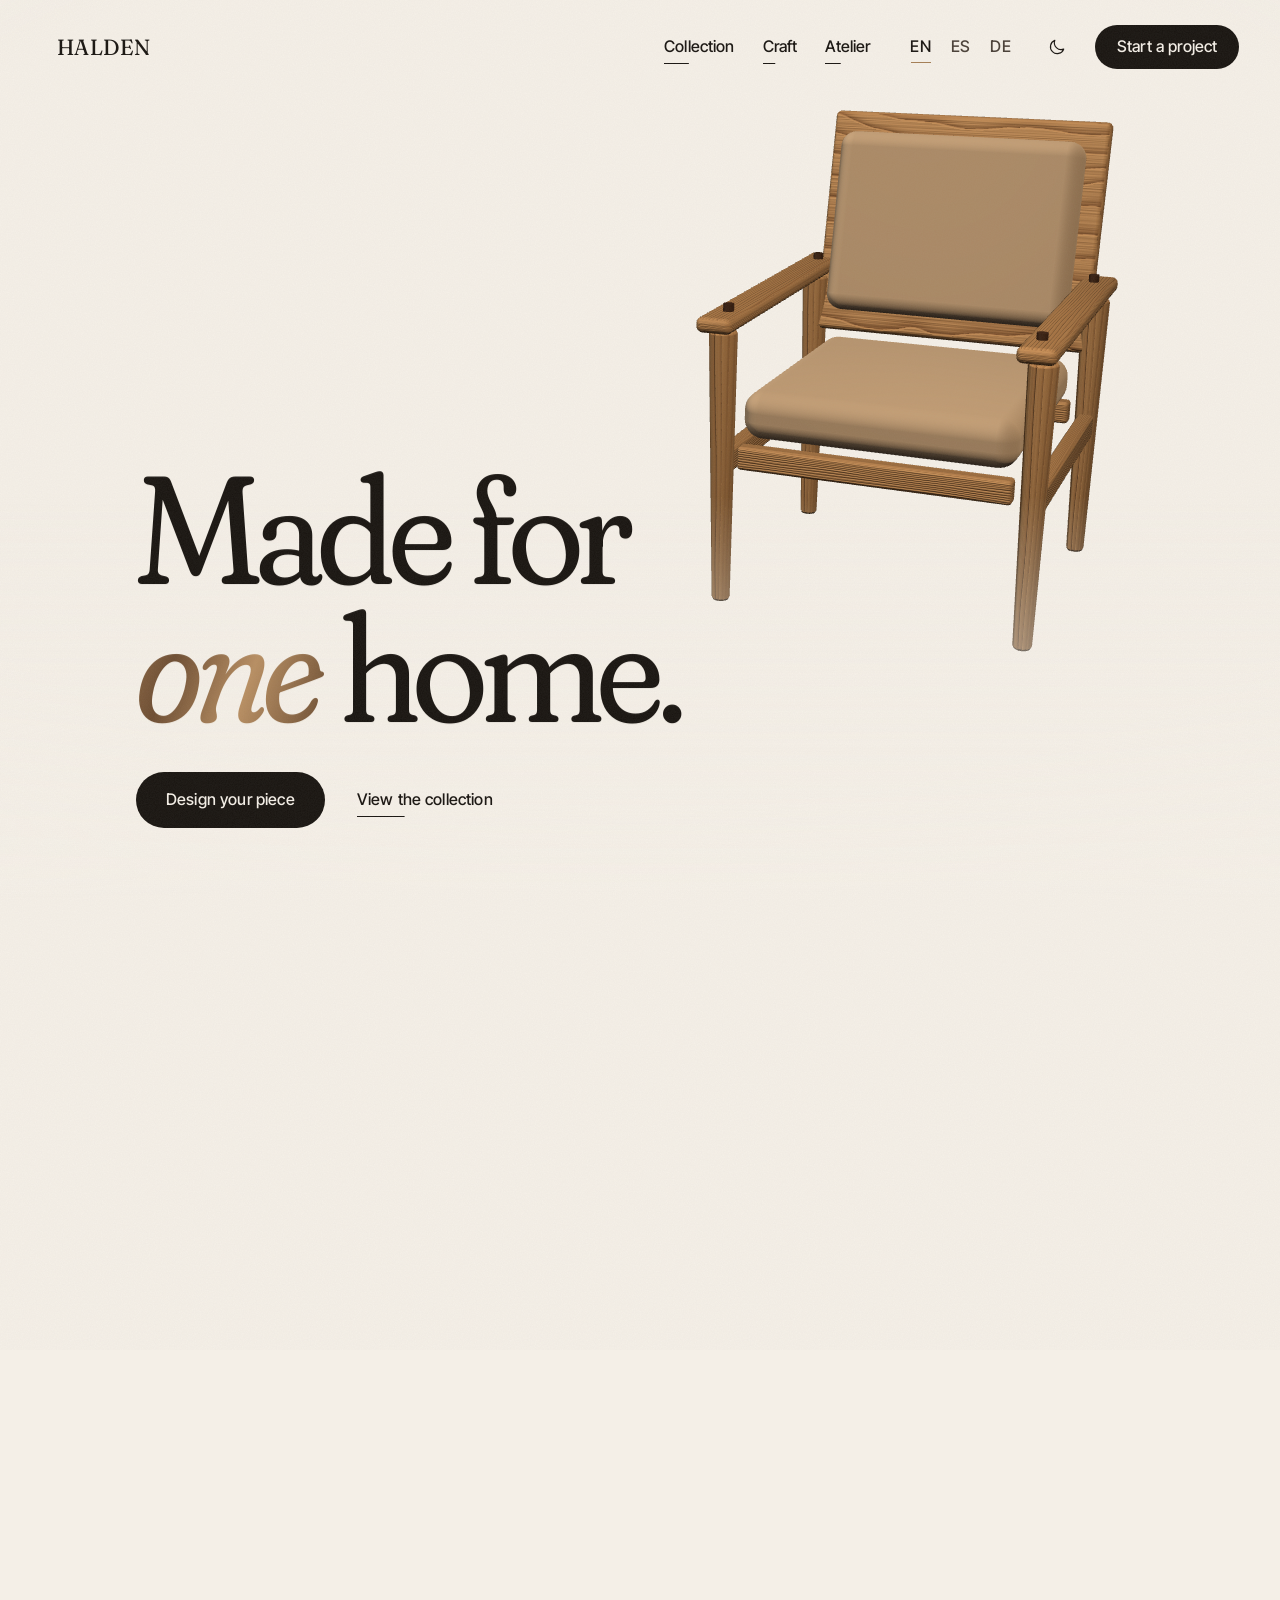
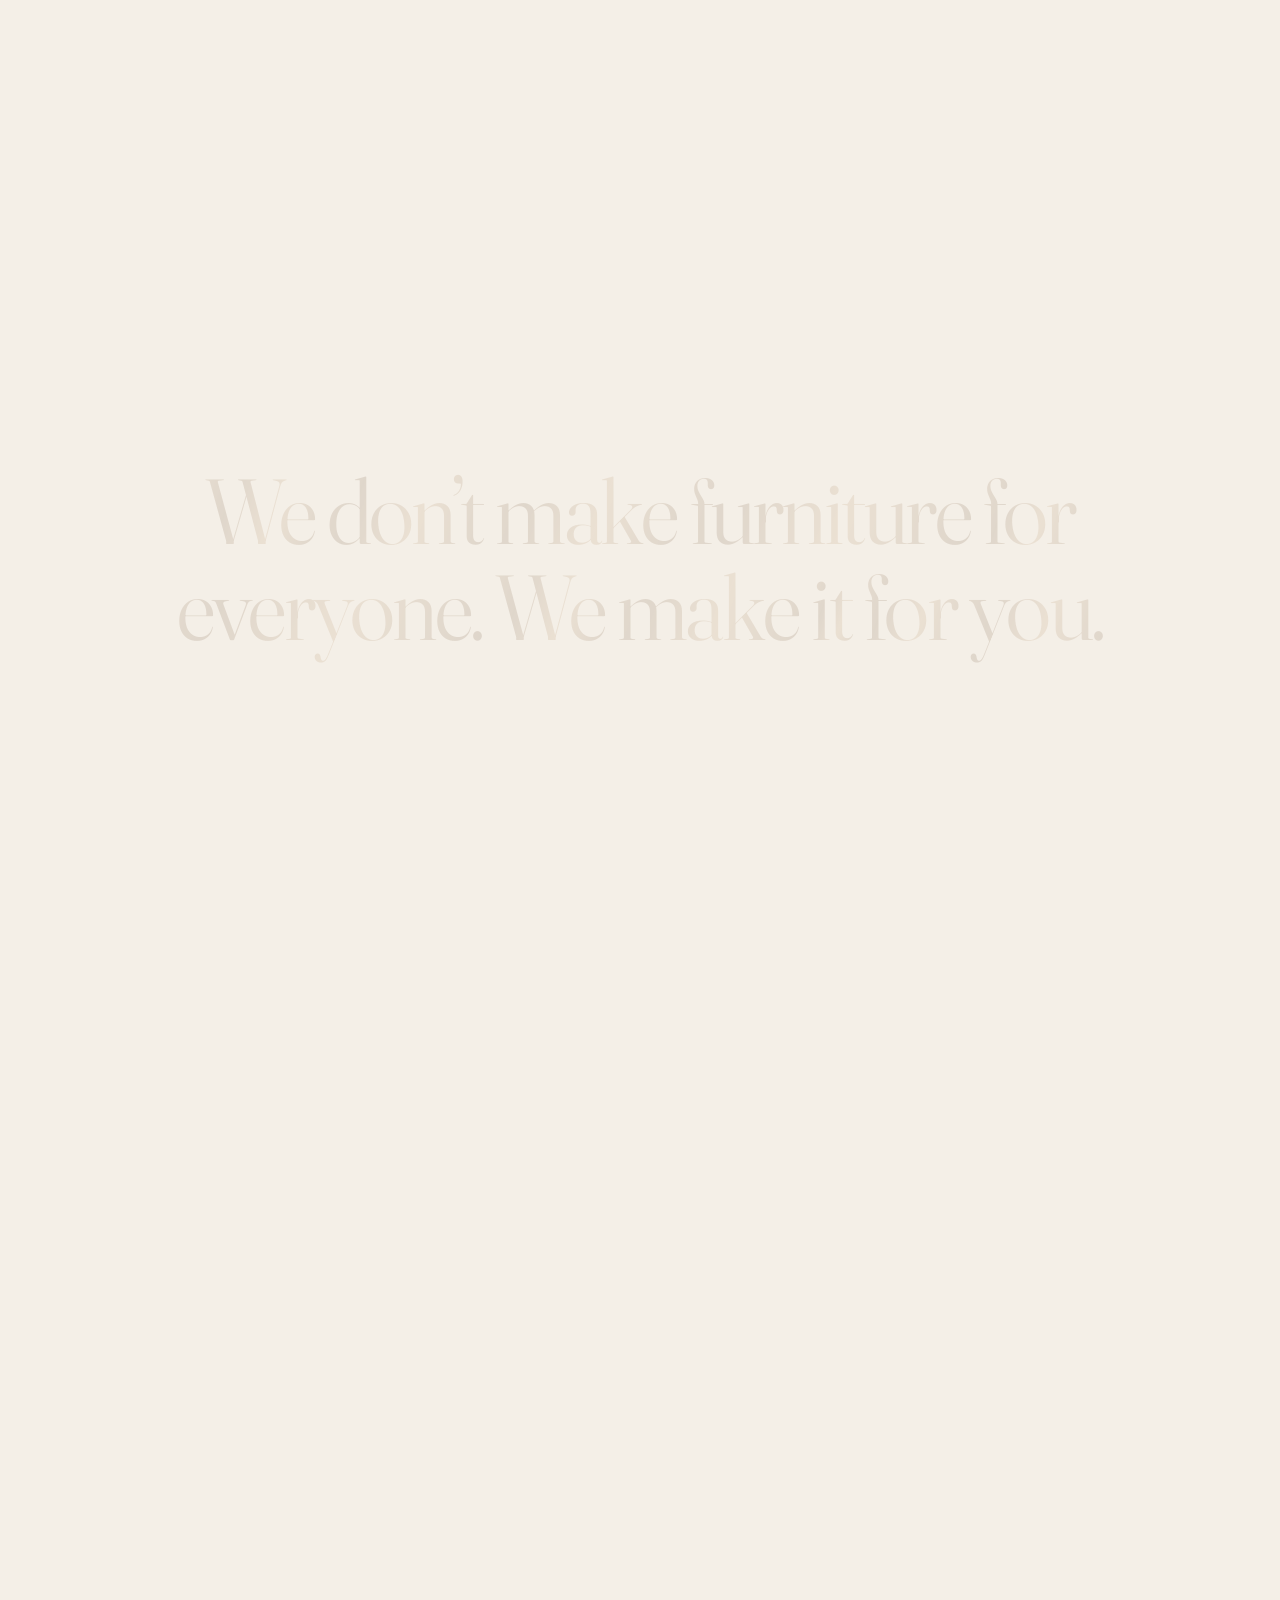
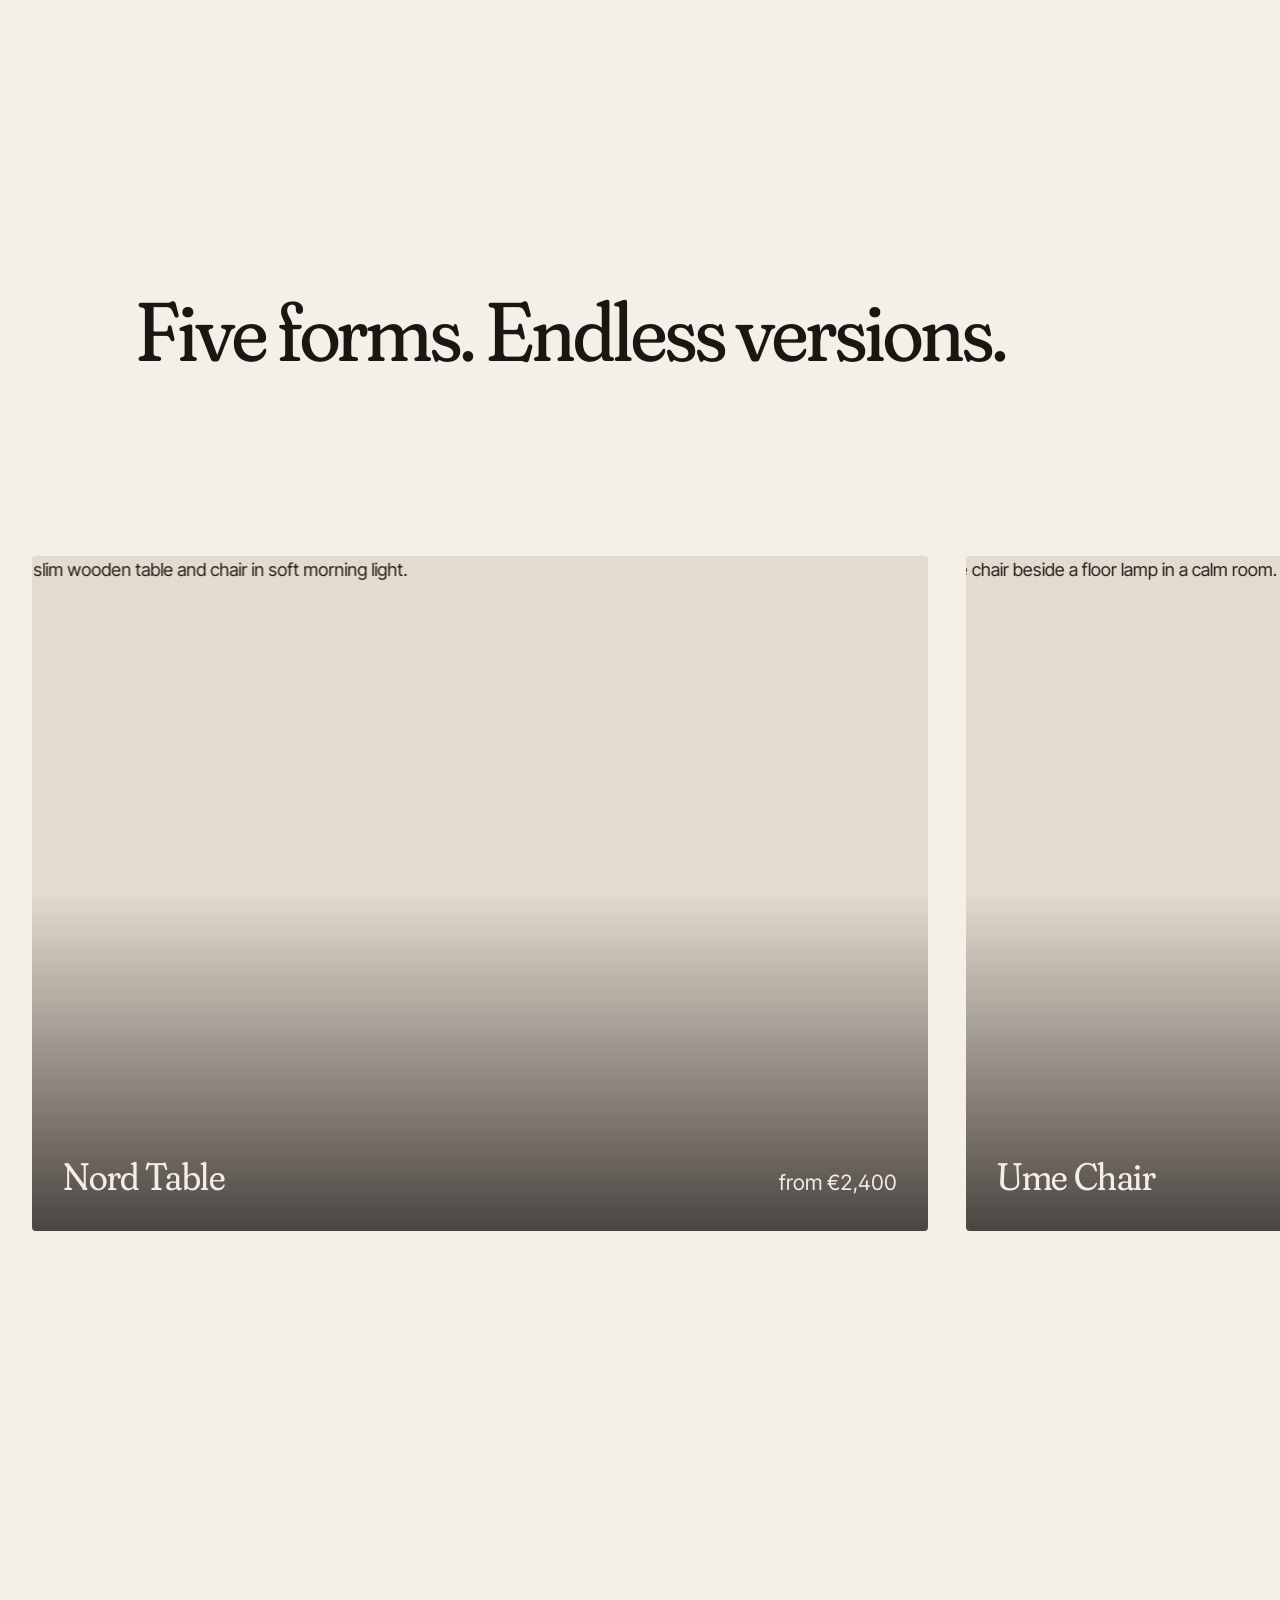
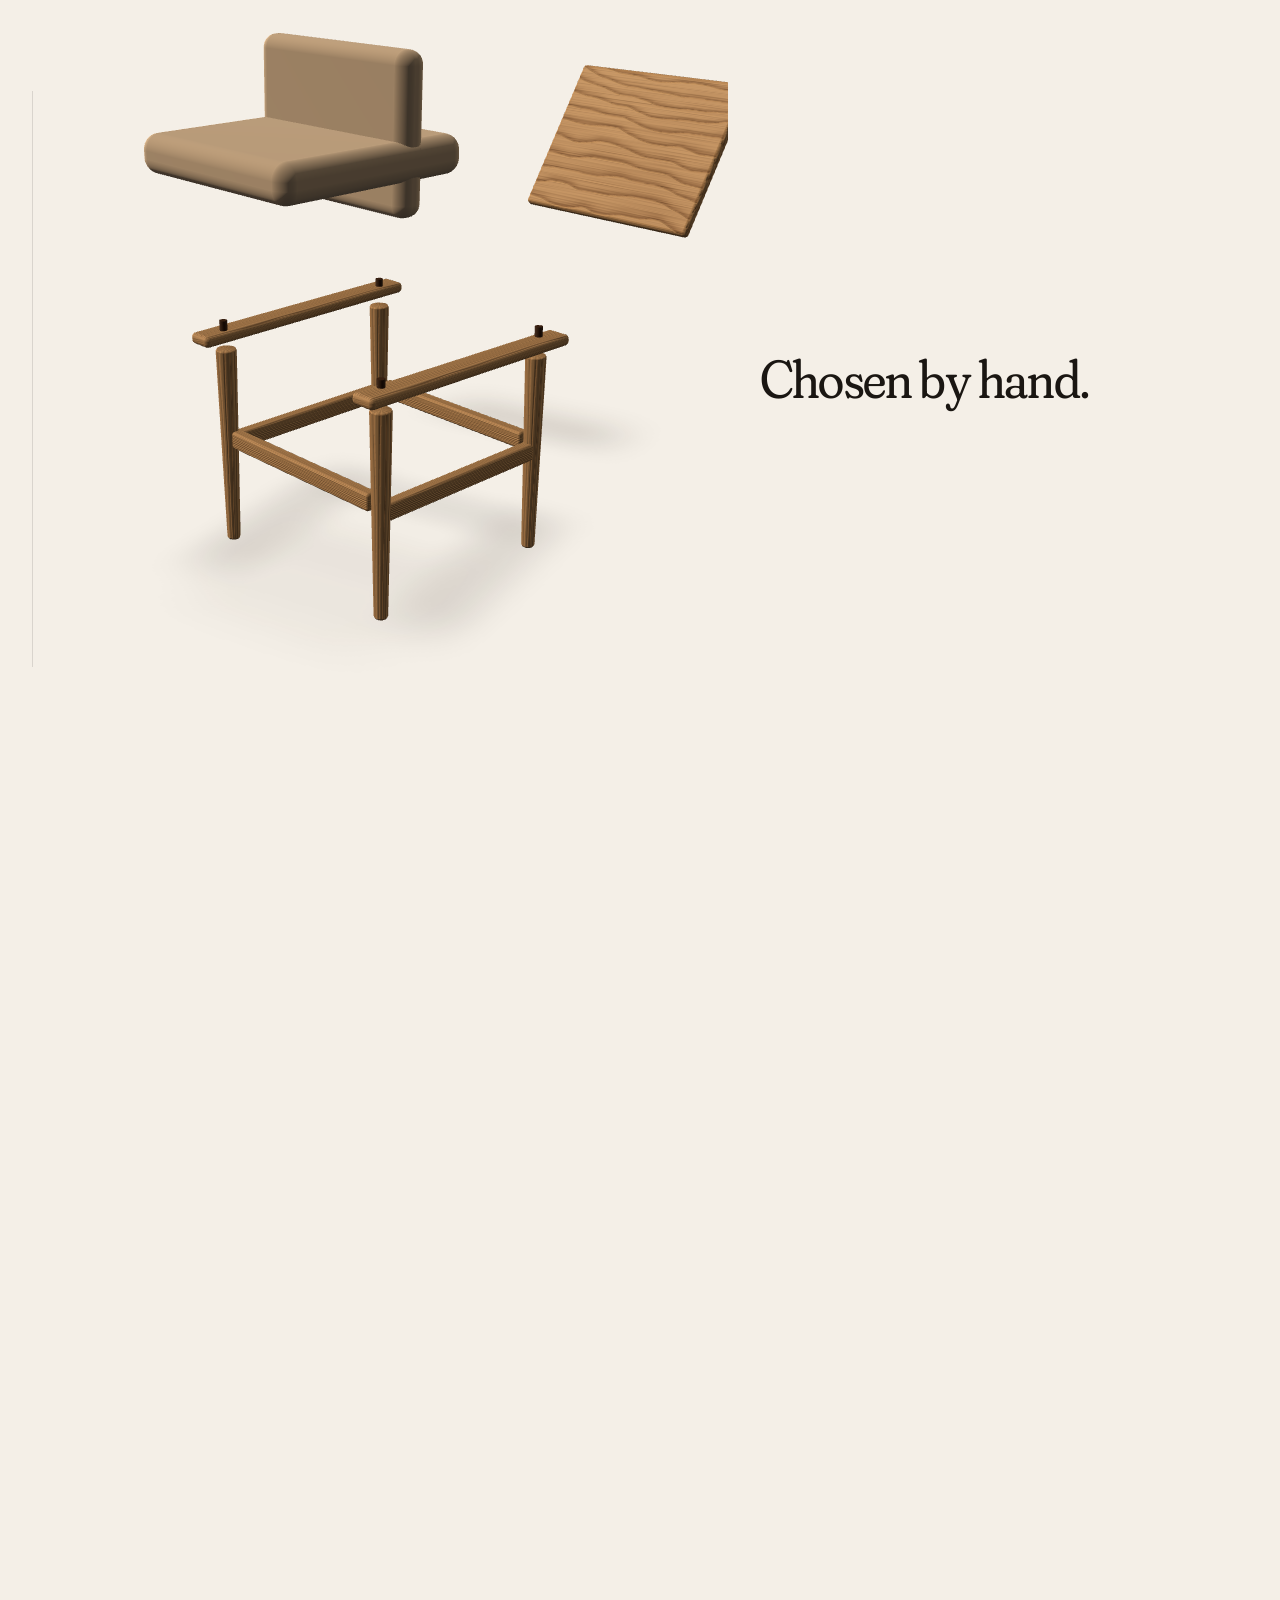
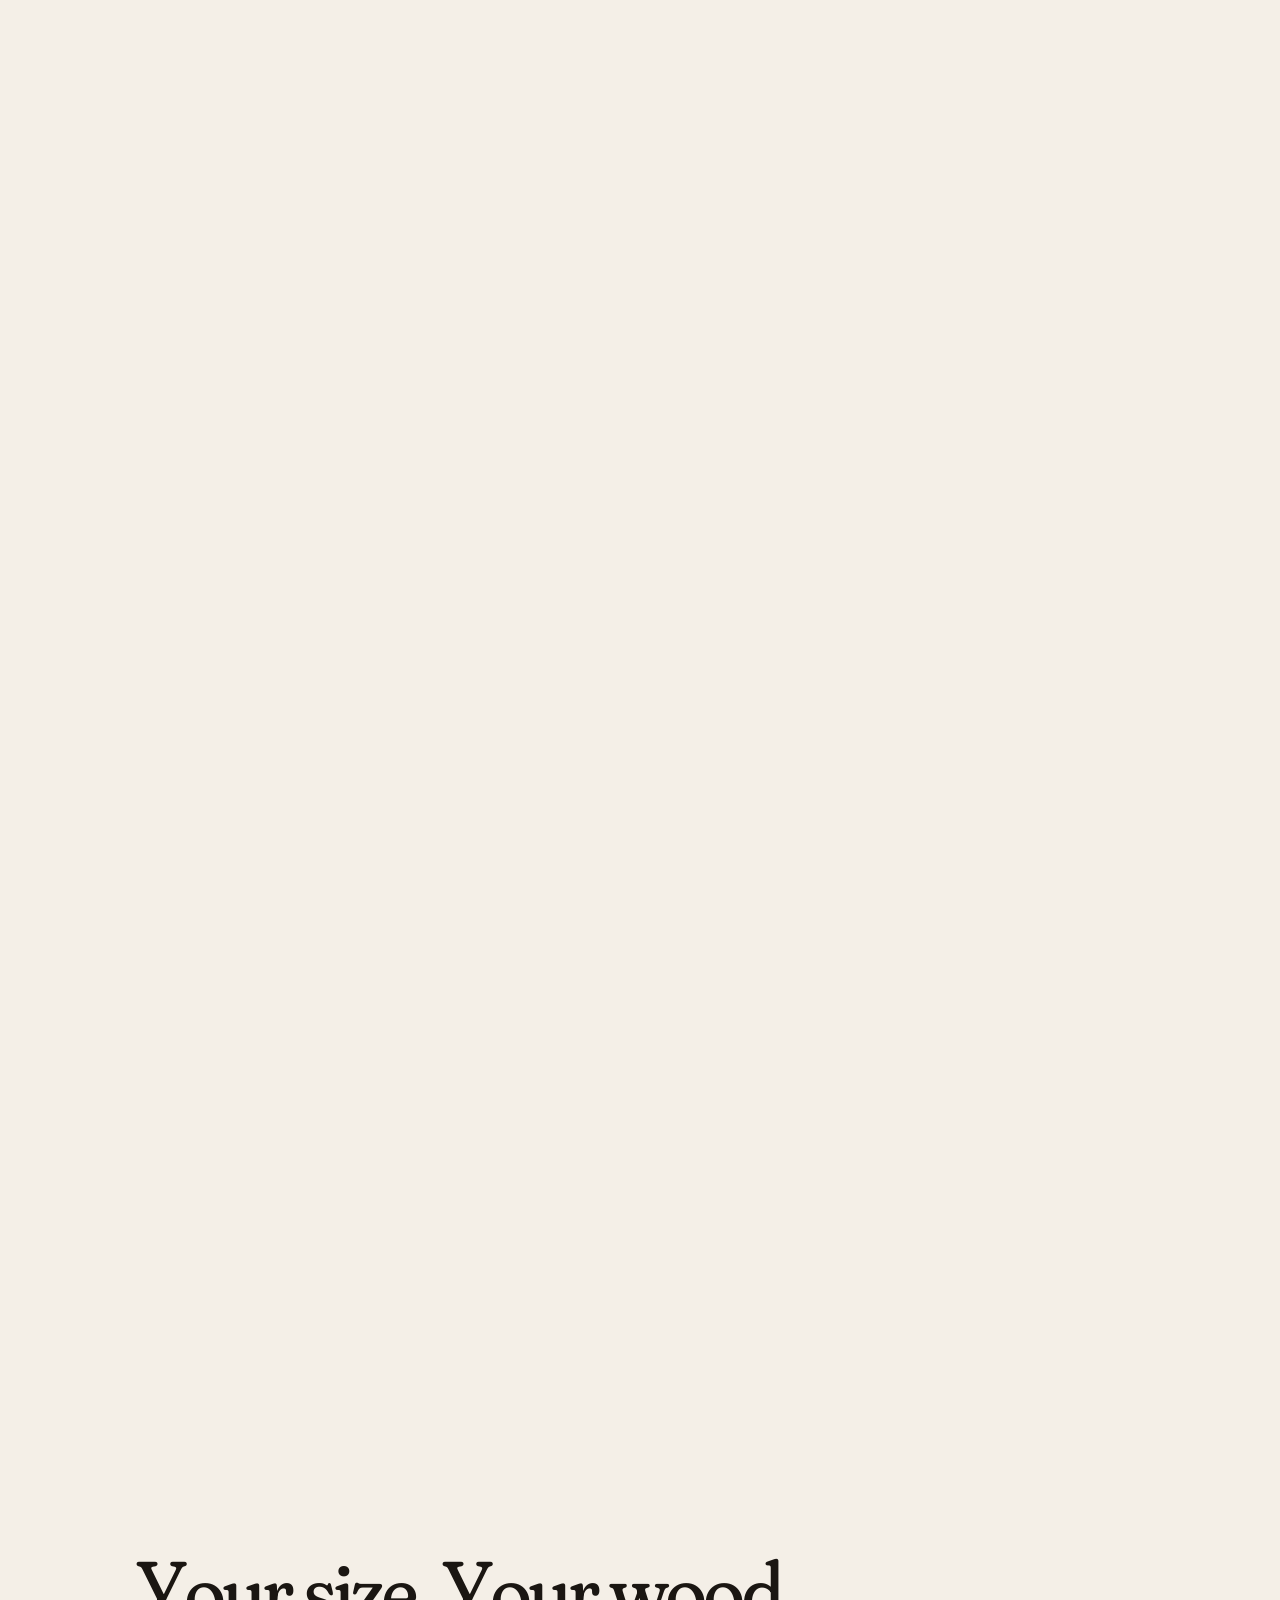
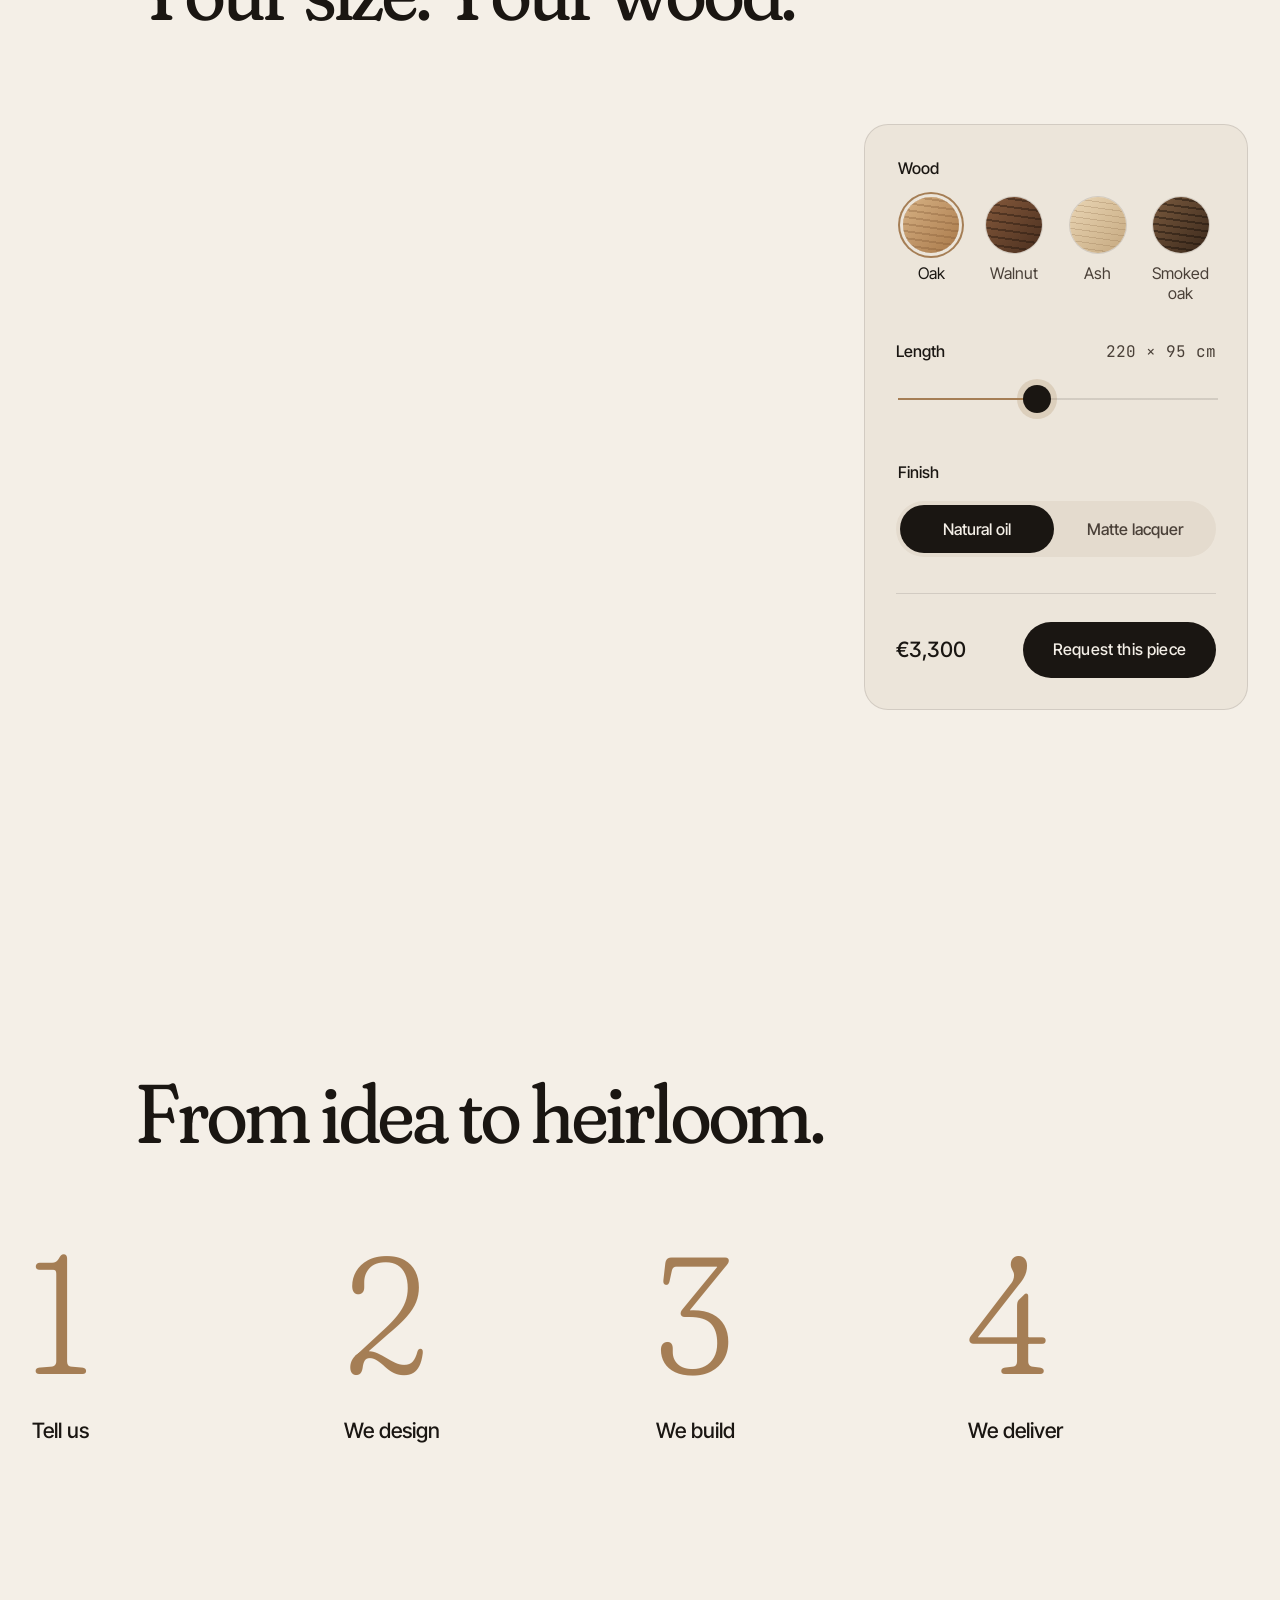
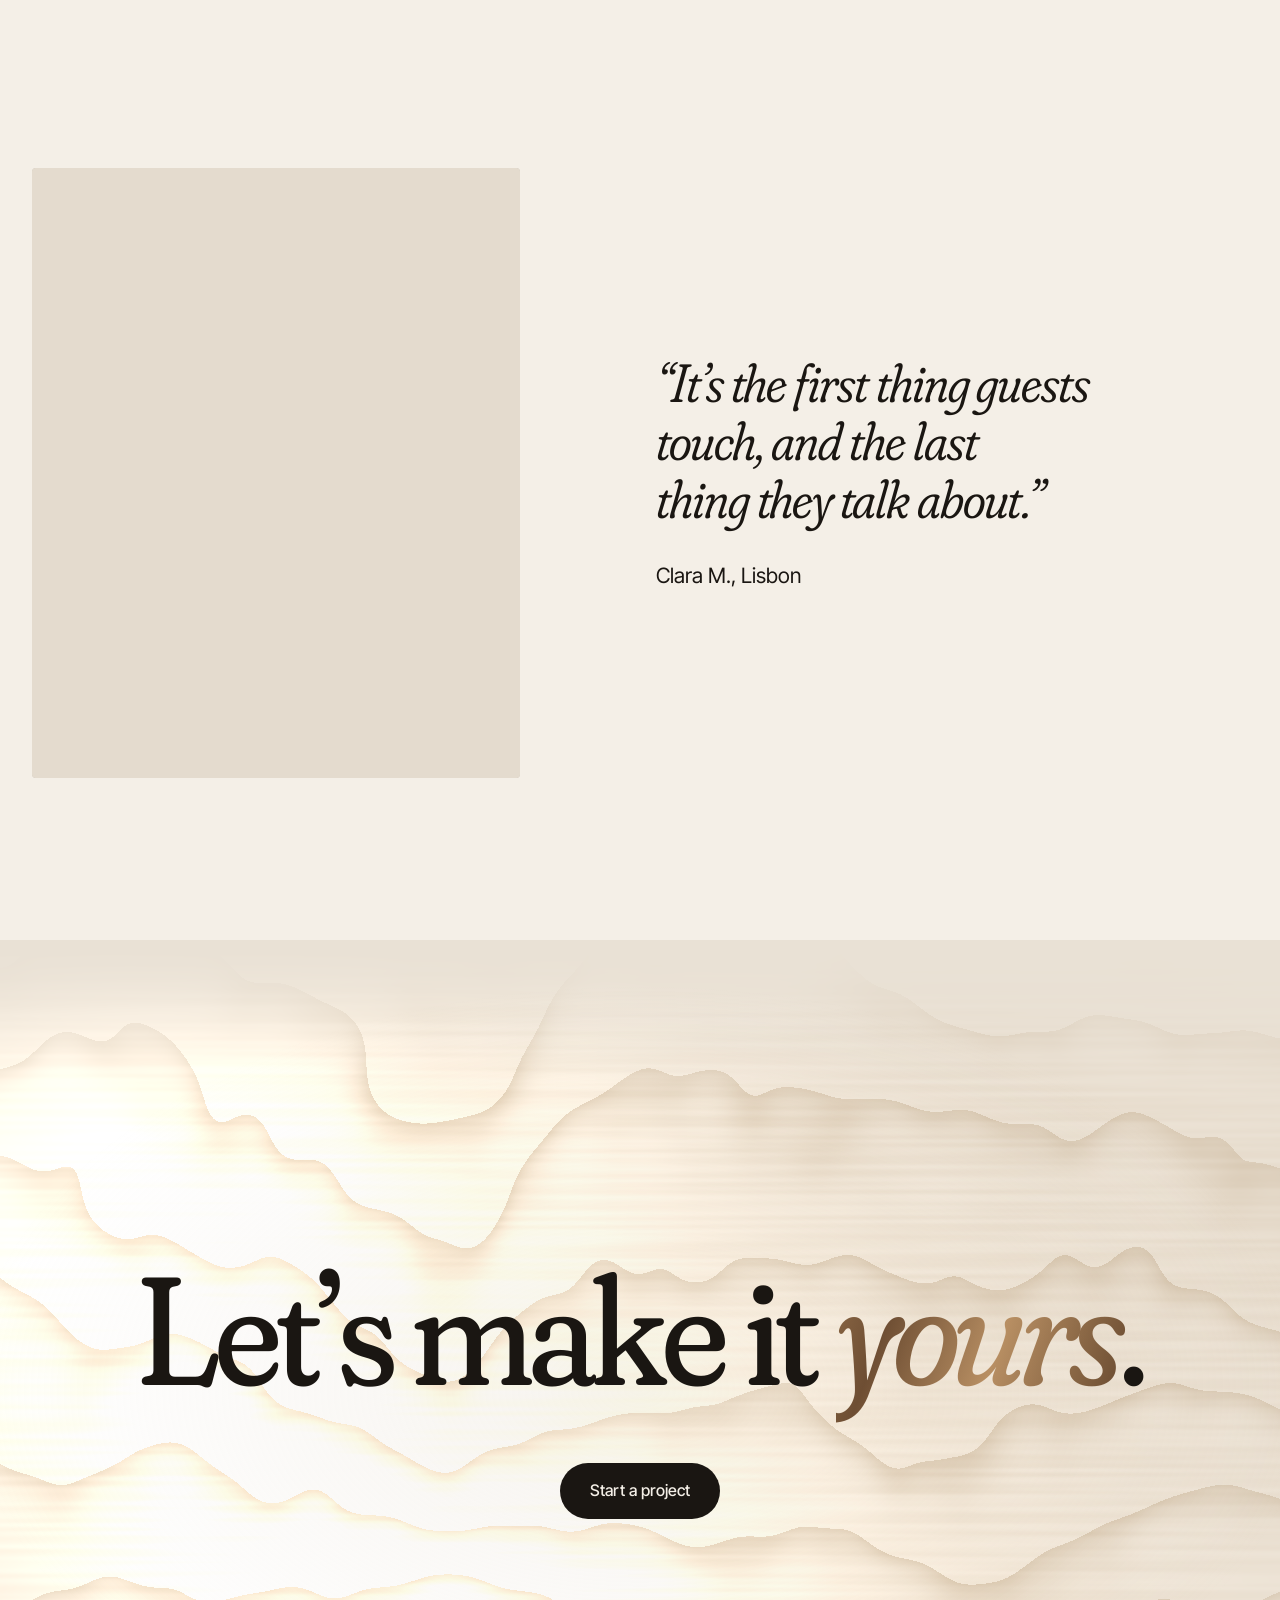
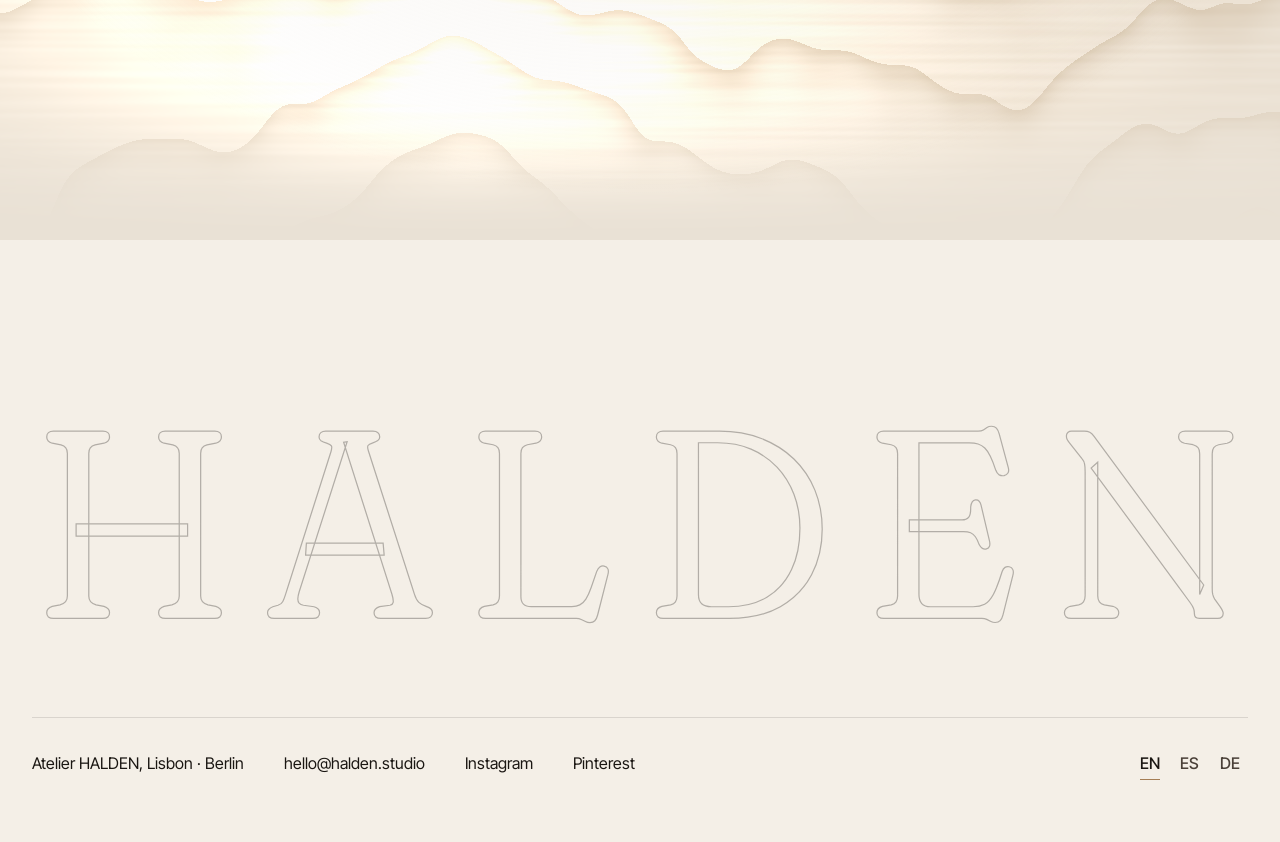
==== commit 8a29e58a: "Remove filler subtitles, add About-these-projects note and Telegram contact - Drop the sentence-unde" ====
--- a/furniture/index.html
+++ b/furniture/index.html
@@ -78,7 +78,7 @@
         ]
       }
     </script>
-    <script type="module" crossorigin src="./assets/index-BuYmmBtB.js"></script>
+    <script type="module" crossorigin src="./assets/index-F_eUGctU.js"></script>
     <link rel="modulepreload" crossorigin href="./assets/motion-BOzlLFWQ.js">
     <link rel="stylesheet" crossorigin href="./assets/index-DLFsu_Dv.css">
   </head>
